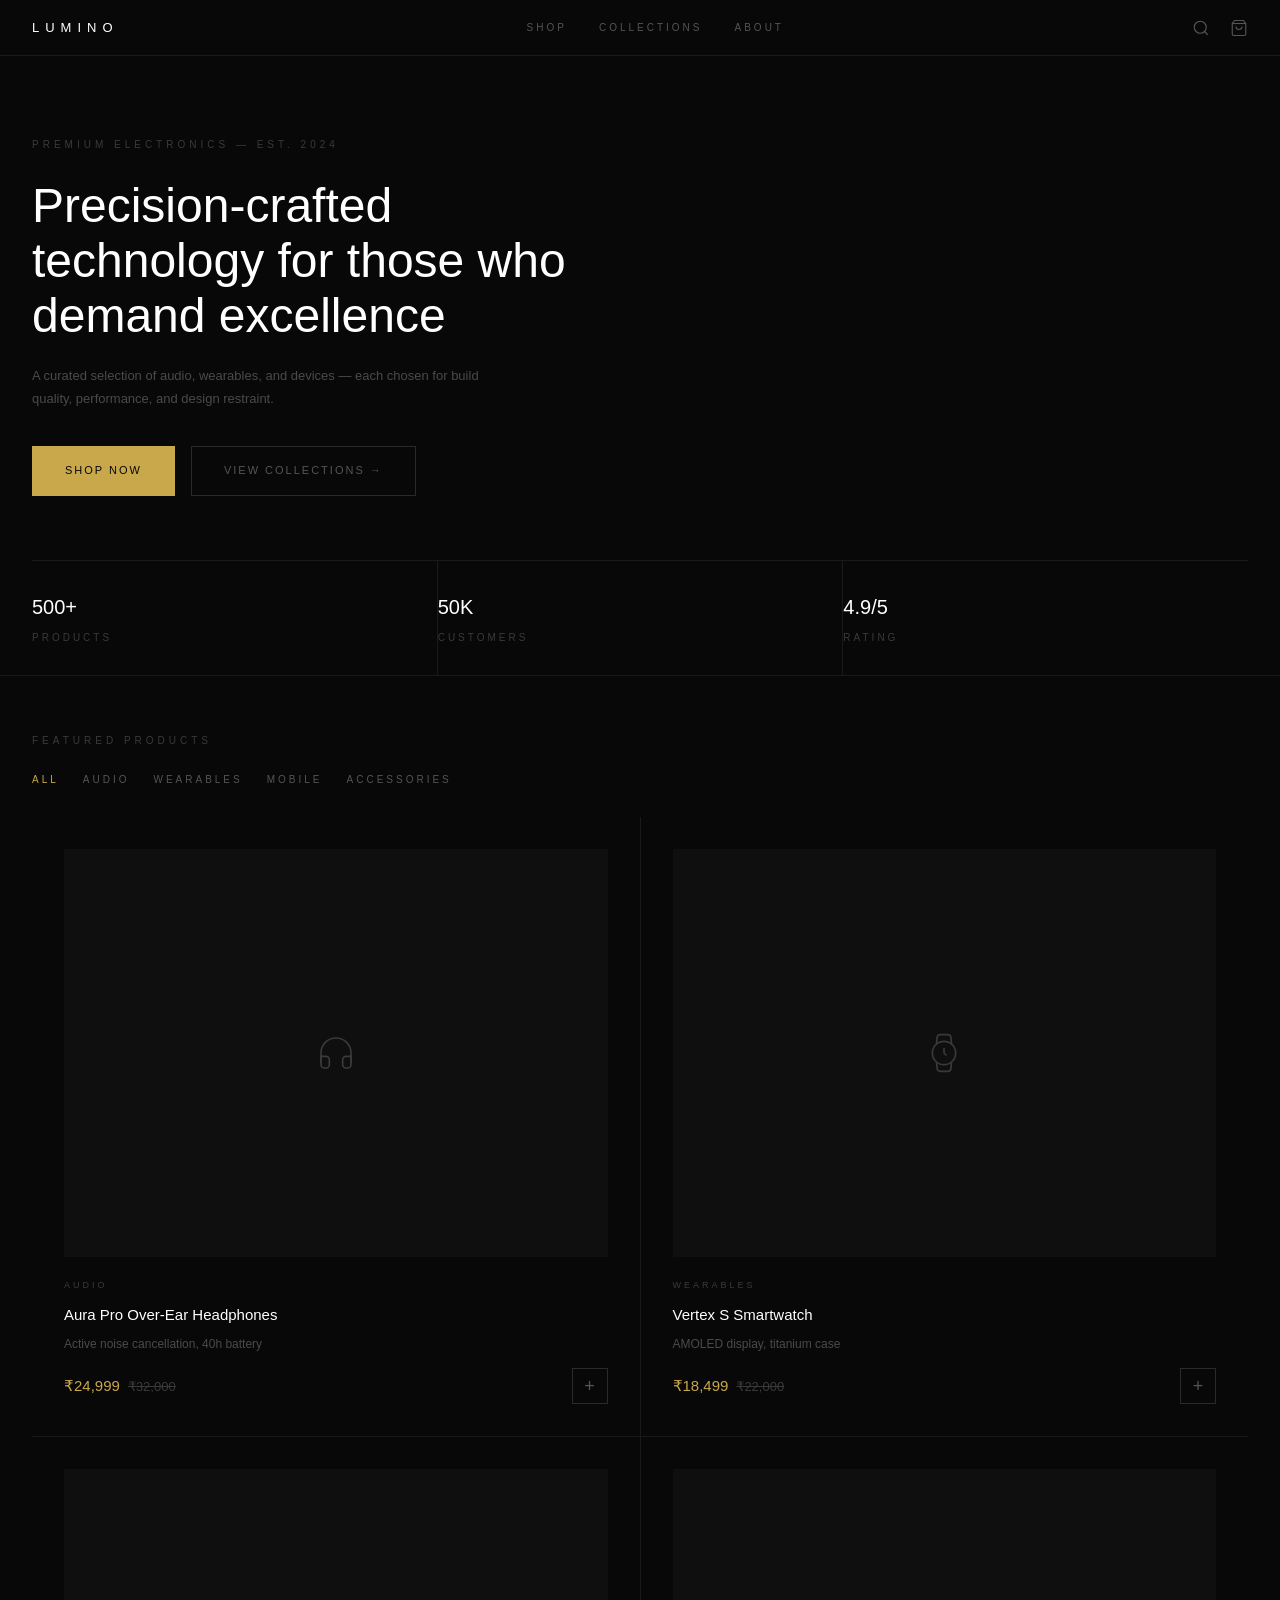
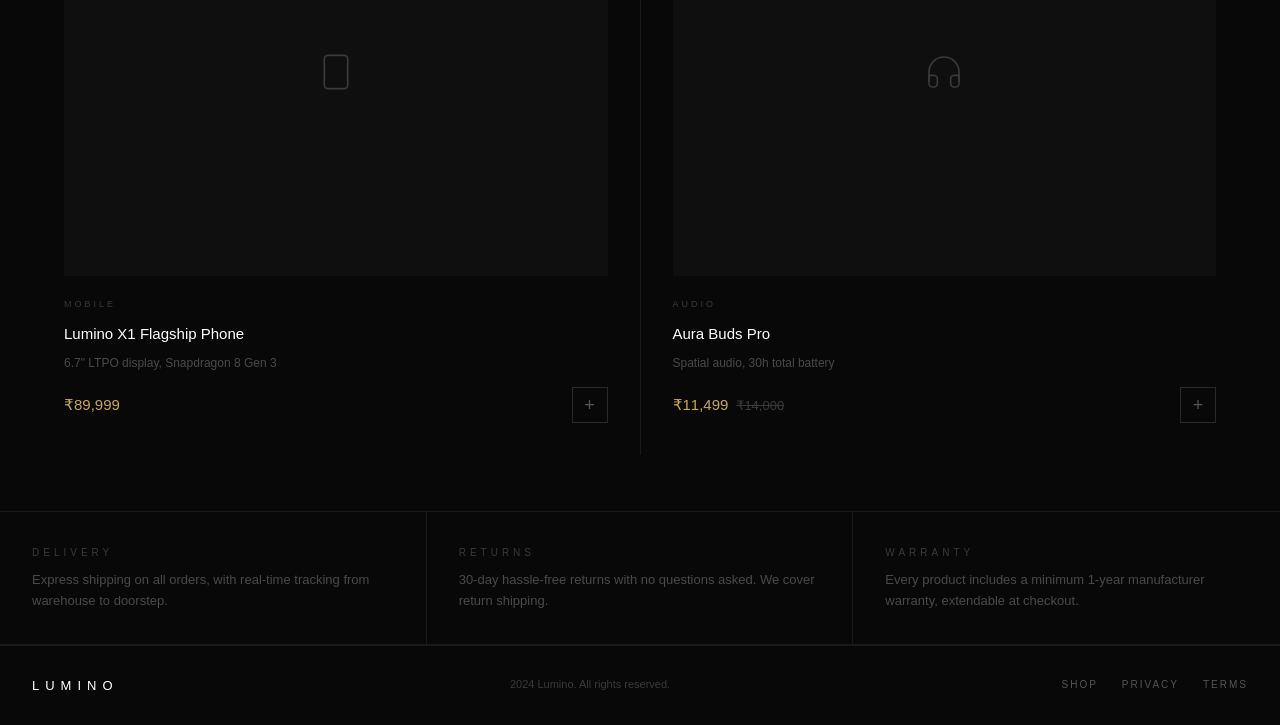
==== index.html @ 1642b349 "Initial commit — LUMINO premium electronics e-commerce site" ====
<!DOCTYPE html>
<html lang="en">
<head>
  <meta charset="UTF-8">
  <meta name="viewport" content="width=device-width, initial-scale=1.0">
  <meta name="description" content="LUMINO — Premium electronics and gadgets. Curated selection of audio, wearables, mobile devices, and accessories.">
  <title>LUMINO — Premium Electronics</title>
  <link rel="stylesheet" href="styles.css">
</head>
<body class="page-body">

  <!-- Navbar -->
  <nav class="navbar" id="navbar">
    <div class="navbar__logo">
      <a href="index.html">LUMINO</a>
    </div>
    <div class="navbar__links">
      <a href="shop.html">Shop</a>
      <a href="shop.html">Collections</a>
      <a href="#about">About</a>
    </div>
    <div class="navbar__icons">
      <button class="navbar__icon" id="search-btn" aria-label="Search">
        <svg viewBox="0 0 24 24"><circle cx="11" cy="11" r="8"/><line x1="21" y1="21" x2="16.65" y2="16.65"/></svg>
      </button>
      <a href="cart.html" class="navbar__icon" aria-label="Cart">
        <svg viewBox="0 0 24 24"><path d="M6 2L3 6v14a2 2 0 0 0 2 2h14a2 2 0 0 0 2-2V6l-3-4z"/><line x1="3" y1="6" x2="21" y2="6"/><path d="M16 10a4 4 0 0 1-8 0"/></svg>
        <span class="cart-dot" id="cart-dot"></span>
      </a>
    </div>
  </nav>

  <!-- Search Overlay -->
  <div class="search-overlay" id="search-overlay">
    <button class="search-overlay__close">CLOSE</button>
    <div class="search-overlay__inner">
      <input type="text" class="search-overlay__input" placeholder="Search products...">
      <div class="search-results"></div>
    </div>
  </div>

  <!-- Hero -->
  <section class="hero" id="hero">
    <div class="hero__eyebrow">PREMIUM ELECTRONICS — EST. 2024</div>
    <h1 class="hero__headline">Precision-crafted technology for those who <strong>demand excellence</strong></h1>
    <p class="hero__desc">A curated selection of audio, wearables, and devices — each chosen for build quality, performance, and design restraint.</p>
    <div class="hero__actions">
      <a href="shop.html" class="btn-gold">SHOP NOW</a>
      <a href="shop.html" class="btn-ghost">VIEW COLLECTIONS &rarr;</a>
    </div>
    <div class="hero__metrics">
      <div class="hero__metric">
        <div class="hero__metric-value">500+</div>
        <div class="hero__metric-label">Products</div>
      </div>
      <div class="hero__metric">
        <div class="hero__metric-value">50K</div>
        <div class="hero__metric-label">Customers</div>
      </div>
      <div class="hero__metric">
        <div class="hero__metric-value">4.9/5</div>
        <div class="hero__metric-label">Rating</div>
      </div>
    </div>
  </section>

  <!-- Featured Products -->
  <section class="section" id="featured">
    <div class="section-label" style="margin-bottom: 24px;">FEATURED PRODUCTS</div>
    <div class="filter-row">
      <button class="filter-btn active" data-category="ALL">All</button>
      <button class="filter-btn" data-category="Audio">Audio</button>
      <button class="filter-btn" data-category="Wearables">Wearables</button>
      <button class="filter-btn" data-category="Mobile">Mobile</button>
      <button class="filter-btn" data-category="Accessories">Accessories</button>
    </div>
    <div class="product-grid" id="featured-grid"></div>
  </section>

  <!-- Promise Strip -->
  <div class="promise-strip">
    <div class="promise-cell">
      <div class="promise-cell__label">Delivery</div>
      <div class="promise-cell__text">Express shipping on all orders, with real-time tracking from warehouse to doorstep.</div>
    </div>
    <div class="promise-cell">
      <div class="promise-cell__label">Returns</div>
      <div class="promise-cell__text">30-day hassle-free returns with no questions asked. We cover return shipping.</div>
    </div>
    <div class="promise-cell">
      <div class="promise-cell__label">Warranty</div>
      <div class="promise-cell__text">Every product includes a minimum 1-year manufacturer warranty, extendable at checkout.</div>
    </div>
  </div>

  <!-- Footer -->
  <footer class="footer" id="about">
    <div class="footer__logo">LUMINO</div>
    <div class="footer__copy">2024 Lumino. All rights reserved.</div>
    <div class="footer__links">
      <a href="shop.html">Shop</a>
      <a href="#">Privacy</a>
      <a href="#">Terms</a>
    </div>
  </footer>

  <script src="app.js"></script>
</body>
</html>
---- styles.css ----
/* ========================================================================
   LUMINO — Premium Electronics E-Commerce
   Design System & Global Styles
   ======================================================================== */

/* --- Reset & Base --- */
*, *::before, *::after {
  margin: 0;
  padding: 0;
  box-sizing: border-box;
}

:root {
  --bg: #080808;
  --surface: #0f0f0f;
  --border: #1a1a1a;
  --text: #e8e8e8;
  --muted: #555555;
  --subtle: #3a3a3a;
  --gold: #C9A84C;
  --white: #ffffff;
  --desc: #4a4a4a;
  --btn-border: #2a2a2a;
  --font: 'Helvetica Neue', Helvetica, Arial, sans-serif;
}

html {
  scroll-behavior: smooth;
}

body {
  font-family: var(--font);
  background: var(--bg);
  color: var(--text);
  font-size: 13px;
  font-weight: 300;
  line-height: 1.8;
  -webkit-font-smoothing: antialiased;
  -moz-osx-font-smoothing: grayscale;
}

a {
  text-decoration: none;
  color: inherit;
  transition: color 0.2s ease;
}

button {
  font-family: var(--font);
  cursor: pointer;
  border: none;
  background: none;
  outline: none;
}

input, select, textarea {
  font-family: var(--font);
  outline: none;
}

img {
  display: block;
  max-width: 100%;
}

ul, ol {
  list-style: none;
}


/* ========================================================================
   TYPOGRAPHY UTILITIES
   ======================================================================== */

.logo-text {
  font-size: 13px;
  letter-spacing: 6px;
  font-weight: 400;
  text-transform: uppercase;
  color: var(--white);
}

.section-label {
  font-size: 10px;
  letter-spacing: 4px;
  color: var(--subtle);
  text-transform: uppercase;
  font-weight: 400;
}

.product-tag {
  font-size: 9px;
  letter-spacing: 3px;
  color: var(--subtle);
  text-transform: uppercase;
  font-weight: 400;
}

.hero-title {
  font-size: 48px;
  font-weight: 300;
  line-height: 1.15;
  color: var(--white);
}

.hero-title strong {
  font-weight: 500;
}

.body-desc {
  font-size: 13px;
  font-weight: 300;
  line-height: 1.8;
  color: var(--desc);
}

.price {
  font-size: 15px;
  color: var(--gold);
  font-weight: 300;
}

.price-original {
  font-size: 13px;
  color: var(--subtle);
  font-weight: 300;
  text-decoration: line-through;
  margin-left: 8px;
}

.cta-text {
  font-size: 11px;
  letter-spacing: 2px;
  text-transform: uppercase;
  font-weight: 500;
}


/* ========================================================================
   BUTTONS
   ======================================================================== */

.btn-gold {
  display: inline-block;
  background: var(--gold);
  color: var(--bg);
  font-size: 11px;
  letter-spacing: 2px;
  text-transform: uppercase;
  font-weight: 500;
  padding: 14px 32px;
  border: 1px solid var(--gold);
  cursor: pointer;
  transition: background 0.25s ease, color 0.25s ease;
}

.btn-gold:hover {
  background: transparent;
  color: var(--gold);
}

.btn-ghost {
  display: inline-block;
  background: transparent;
  color: var(--muted);
  font-size: 11px;
  letter-spacing: 2px;
  text-transform: uppercase;
  font-weight: 500;
  padding: 14px 32px;
  border: 1px solid var(--btn-border);
  cursor: pointer;
  transition: border-color 0.25s ease, color 0.25s ease;
}

.btn-ghost:hover {
  border-color: var(--gold);
  color: var(--gold);
}

.btn-full {
  width: 100%;
  text-align: center;
}


/* ========================================================================
   NAVBAR
   ======================================================================== */

.navbar {
  position: fixed;
  top: 0;
  left: 0;
  right: 0;
  z-index: 1000;
  display: flex;
  align-items: center;
  justify-content: space-between;
  padding: 0 32px;
  height: 56px;
  background: var(--bg);
  border-bottom: 1px solid var(--border);
}

.navbar__logo a {
  font-size: 13px;
  letter-spacing: 6px;
  font-weight: 400;
  text-transform: uppercase;
  color: var(--white);
}

.navbar__links {
  display: flex;
  gap: 32px;
}

.navbar__links a {
  font-size: 10px;
  letter-spacing: 3px;
  text-transform: uppercase;
  font-weight: 400;
  color: var(--muted);
  transition: color 0.2s ease;
}

.navbar__links a:hover,
.navbar__links a.active {
  color: var(--white);
}

.navbar__icons {
  display: flex;
  align-items: center;
  gap: 20px;
}

.navbar__icon {
  position: relative;
  color: var(--muted);
  cursor: pointer;
  transition: color 0.2s ease;
  background: none;
  border: none;
  padding: 0;
  display: flex;
  align-items: center;
}

.navbar__icon:hover {
  color: var(--white);
}

.navbar__icon svg {
  width: 18px;
  height: 18px;
  stroke: currentColor;
  fill: none;
  stroke-width: 1.5;
}

.cart-dot {
  position: absolute;
  top: -3px;
  right: -5px;
  width: 6px;
  height: 6px;
  background: var(--gold);
  border-radius: 50%;
  display: none;
}

.cart-dot.visible {
  display: block;
}

/* Body offset for fixed navbar */
.page-body {
  padding-top: 56px;
}


/* ========================================================================
   SECTIONS
   ======================================================================== */

.section {
  padding: 56px 32px;
  border-bottom: 1px solid var(--border);
}


/* ========================================================================
   HERO
   ======================================================================== */

.hero {
  padding: 80px 32px 0 32px;
  border-bottom: 1px solid var(--border);
}

.hero__eyebrow {
  font-size: 10px;
  letter-spacing: 4px;
  color: var(--subtle);
  text-transform: uppercase;
  font-weight: 400;
  margin-bottom: 24px;
}

.hero__headline {
  font-size: 48px;
  font-weight: 300;
  line-height: 1.15;
  color: var(--white);
  max-width: 600px;
  margin-bottom: 20px;
}

.hero__headline strong {
  font-weight: 500;
}

.hero__desc {
  font-size: 13px;
  font-weight: 300;
  line-height: 1.8;
  color: var(--desc);
  max-width: 480px;
  margin-bottom: 36px;
}

.hero__actions {
  display: flex;
  gap: 16px;
  margin-bottom: 64px;
}

.hero__metrics {
  display: flex;
  border-top: 1px solid var(--border);
}

.hero__metric {
  flex: 1;
  padding: 28px 0;
  border-right: 1px solid var(--border);
}

.hero__metric:last-child {
  border-right: none;
}

.hero__metric-value {
  font-size: 20px;
  font-weight: 300;
  color: var(--white);
  margin-bottom: 4px;
}

.hero__metric-label {
  font-size: 10px;
  letter-spacing: 3px;
  color: var(--subtle);
  text-transform: uppercase;
}


/* ========================================================================
   FILTER ROW
   ======================================================================== */

.filter-row {
  display: flex;
  gap: 24px;
  margin-bottom: 32px;
}

.filter-btn {
  font-size: 10px;
  letter-spacing: 3px;
  text-transform: uppercase;
  font-weight: 400;
  color: var(--muted);
  background: none;
  border: none;
  cursor: pointer;
  padding: 0;
  transition: color 0.2s ease;
}

.filter-btn:hover {
  color: var(--white);
}

.filter-btn.active {
  color: var(--gold);
}


/* ========================================================================
   PRODUCT GRID (Homepage — 2-column)
   ======================================================================== */

.product-grid {
  display: grid;
  grid-template-columns: 1fr 1fr;
  gap: 1px;
  background: var(--border);
}

.product-card {
  background: var(--bg);
  padding: 32px;
  transition: background 0.25s ease;
}

.product-card:hover {
  background: var(--surface);
}

.product-card__image {
  width: 100%;
  aspect-ratio: 4 / 3;
  background: var(--surface);
  display: flex;
  align-items: center;
  justify-content: center;
  margin-bottom: 20px;
  overflow: hidden;
}

.product-card__image svg {
  width: 40px;
  height: 40px;
  stroke: var(--subtle);
  fill: none;
  stroke-width: 1;
}

.product-card__tag {
  font-size: 9px;
  letter-spacing: 3px;
  color: var(--subtle);
  text-transform: uppercase;
  margin-bottom: 8px;
}

.product-card__name {
  font-size: 15px;
  font-weight: 300;
  color: var(--white);
  margin-bottom: 6px;
}

.product-card__name a {
  color: var(--white);
  transition: color 0.2s ease;
}

.product-card__name a:hover {
  color: var(--gold);
}

.product-card__spec {
  font-size: 12px;
  font-weight: 300;
  color: var(--desc);
  margin-bottom: 12px;
}

.product-card__bottom {
  display: flex;
  align-items: center;
  justify-content: space-between;
}

.product-card__prices {
  display: flex;
  align-items: baseline;
  gap: 0;
}

.product-card__add {
  width: 36px;
  height: 36px;
  border: 1px solid var(--btn-border);
  background: transparent;
  color: var(--muted);
  font-size: 18px;
  font-weight: 300;
  display: flex;
  align-items: center;
  justify-content: center;
  cursor: pointer;
  transition: border-color 0.2s ease, color 0.2s ease, background 0.2s ease;
  line-height: 1;
}

.product-card__add:hover {
  border-color: var(--gold);
  color: var(--gold);
}


/* ========================================================================
   PRODUCT GRID (Shop — 3-column)
   ======================================================================== */

.product-grid--shop {
  grid-template-columns: 1fr 1fr 1fr;
}


/* ========================================================================
   PROMISE STRIP
   ======================================================================== */

.promise-strip {
  display: grid;
  grid-template-columns: 1fr 1fr 1fr;
  border-bottom: 1px solid var(--border);
}

.promise-cell {
  padding: 32px;
  border-right: 1px solid var(--border);
}

.promise-cell:last-child {
  border-right: none;
}

.promise-cell__label {
  font-size: 10px;
  letter-spacing: 4px;
  color: var(--subtle);
  text-transform: uppercase;
  margin-bottom: 8px;
}

.promise-cell__text {
  font-size: 13px;
  font-weight: 300;
  color: var(--desc);
  line-height: 1.6;
}


/* ========================================================================
   FOOTER
   ======================================================================== */

.footer {
  display: flex;
  align-items: center;
  justify-content: space-between;
  padding: 28px 32px;
  border-top: 1px solid var(--border);
}

.footer__logo {
  font-size: 13px;
  letter-spacing: 6px;
  font-weight: 400;
  text-transform: uppercase;
  color: var(--white);
}

.footer__copy {
  font-size: 11px;
  color: var(--subtle);
  font-weight: 300;
}

.footer__links {
  display: flex;
  gap: 24px;
}

.footer__links a {
  font-size: 10px;
  letter-spacing: 2px;
  text-transform: uppercase;
  color: var(--muted);
  transition: color 0.2s ease;
}

.footer__links a:hover {
  color: var(--white);
}


/* ========================================================================
   SHOP PAGE — SIDEBAR + GRID LAYOUT
   ======================================================================== */

.shop-layout {
  display: flex;
  gap: 0;
}

.shop-sidebar {
  width: 240px;
  min-width: 240px;
  padding: 32px;
  border-right: 1px solid var(--border);
}

.shop-sidebar__group {
  margin-bottom: 32px;
}

.shop-sidebar__title {
  font-size: 10px;
  letter-spacing: 4px;
  color: var(--subtle);
  text-transform: uppercase;
  margin-bottom: 16px;
}

.shop-sidebar__list {
  display: flex;
  flex-direction: column;
  gap: 10px;
}

.shop-sidebar__item {
  font-size: 12px;
  font-weight: 300;
  color: var(--muted);
  cursor: pointer;
  transition: color 0.2s ease;
  background: none;
  border: none;
  text-align: left;
  padding: 0;
  font-family: var(--font);
}

.shop-sidebar__item:hover,
.shop-sidebar__item.active {
  color: var(--white);
}

.shop-sidebar__item.active {
  color: var(--gold);
}

/* Price range slider */
.price-range {
  display: flex;
  flex-direction: column;
  gap: 12px;
}

.price-range input[type="range"] {
  -webkit-appearance: none;
  appearance: none;
  width: 100%;
  height: 1px;
  background: var(--border);
  outline: none;
}

.price-range input[type="range"]::-webkit-slider-thumb {
  -webkit-appearance: none;
  appearance: none;
  width: 12px;
  height: 12px;
  background: var(--gold);
  cursor: pointer;
  border: none;
}

.price-range input[type="range"]::-moz-range-thumb {
  width: 12px;
  height: 12px;
  background: var(--gold);
  cursor: pointer;
  border: none;
}

.price-range__labels {
  display: flex;
  justify-content: space-between;
  font-size: 11px;
  color: var(--muted);
  font-weight: 300;
}

/* Sort select */
.shop-sidebar select {
  width: 100%;
  background: var(--bg);
  border: 1px solid var(--border);
  color: var(--muted);
  font-size: 12px;
  font-weight: 300;
  padding: 8px 10px;
  font-family: var(--font);
  cursor: pointer;
}

.shop-sidebar select:focus {
  border-color: var(--btn-border);
}

.shop-main {
  flex: 1;
  padding: 32px;
}

.shop-main__header {
  display: flex;
  align-items: center;
  justify-content: space-between;
  margin-bottom: 24px;
}

.shop-main__count {
  font-size: 12px;
  color: var(--muted);
  font-weight: 300;
}


/* ========================================================================
   PRODUCT DETAIL PAGE
   ======================================================================== */

.product-detail {
  display: flex;
  gap: 0;
}

.product-detail__image {
  width: 60%;
  min-height: 520px;
  background: var(--surface);
  display: flex;
  align-items: center;
  justify-content: center;
  border-right: 1px solid var(--border);
}

.product-detail__image svg {
  width: 80px;
  height: 80px;
  stroke: var(--subtle);
  fill: none;
  stroke-width: 0.8;
}

.product-detail__info {
  width: 40%;
  padding: 48px 32px;
}

.product-detail__tag {
  font-size: 9px;
  letter-spacing: 3px;
  color: var(--subtle);
  text-transform: uppercase;
  margin-bottom: 12px;
}

.product-detail__name {
  font-size: 24px;
  font-weight: 300;
  color: var(--white);
  margin-bottom: 12px;
}

.product-detail__rating {
  font-size: 12px;
  color: var(--muted);
  font-weight: 300;
  margin-bottom: 20px;
}

.product-detail__price {
  display: flex;
  align-items: baseline;
  gap: 0;
  margin-bottom: 20px;
}

.product-detail__price .price {
  font-size: 20px;
}

.product-detail__desc {
  font-size: 13px;
  font-weight: 300;
  line-height: 1.8;
  color: var(--desc);
  margin-bottom: 28px;
}

/* Specs table */
.specs-table {
  width: 100%;
  margin-bottom: 28px;
}

.specs-table tr {
  border-bottom: 1px solid var(--border);
}

.specs-table td {
  padding: 10px 0;
  font-size: 12px;
  font-weight: 300;
  vertical-align: top;
}

.specs-table td:first-child {
  color: var(--muted);
  width: 40%;
}

.specs-table td:last-child {
  color: var(--text);
  text-align: right;
}

/* Quantity selector */
.quantity-selector {
  display: flex;
  align-items: center;
  gap: 0;
  margin-bottom: 20px;
}

.quantity-selector__label {
  font-size: 10px;
  letter-spacing: 3px;
  text-transform: uppercase;
  color: var(--subtle);
  margin-right: 16px;
}

.quantity-selector__btn {
  width: 36px;
  height: 36px;
  border: 1px solid var(--border);
  background: transparent;
  color: var(--muted);
  font-size: 16px;
  font-weight: 300;
  display: flex;
  align-items: center;
  justify-content: center;
  cursor: pointer;
  transition: border-color 0.2s ease, color 0.2s ease;
}

.quantity-selector__btn:hover {
  border-color: var(--gold);
  color: var(--gold);
}

.quantity-selector__value {
  width: 48px;
  height: 36px;
  border-top: 1px solid var(--border);
  border-bottom: 1px solid var(--border);
  display: flex;
  align-items: center;
  justify-content: center;
  font-size: 13px;
  font-weight: 300;
  color: var(--white);
}

.product-detail__actions {
  display: flex;
  flex-direction: column;
  gap: 10px;
}

/* Also like section */
.also-like {
  padding: 56px 32px;
  border-top: 1px solid var(--border);
  border-bottom: 1px solid var(--border);
}

.also-like__title {
  font-size: 10px;
  letter-spacing: 4px;
  color: var(--subtle);
  text-transform: uppercase;
  margin-bottom: 28px;
}

.also-like__grid {
  display: grid;
  grid-template-columns: 1fr 1fr 1fr;
  gap: 1px;
  background: var(--border);
}


/* ========================================================================
   CART PAGE
   ======================================================================== */

.cart-layout {
  display: flex;
  gap: 0;
}

.cart-items {
  width: 65%;
  border-right: 1px solid var(--border);
}

.cart-items__header {
  padding: 32px;
  border-bottom: 1px solid var(--border);
}

.cart-items__title {
  font-size: 10px;
  letter-spacing: 4px;
  color: var(--subtle);
  text-transform: uppercase;
}

.cart-item {
  display: flex;
  align-items: center;
  gap: 24px;
  padding: 24px 32px;
  border-bottom: 1px solid var(--border);
}

.cart-item__image {
  width: 80px;
  height: 80px;
  background: var(--surface);
  display: flex;
  align-items: center;
  justify-content: center;
  flex-shrink: 0;
}

.cart-item__image svg {
  width: 28px;
  height: 28px;
  stroke: var(--subtle);
  fill: none;
  stroke-width: 1;
}

.cart-item__details {
  flex: 1;
}

.cart-item__name {
  font-size: 14px;
  font-weight: 300;
  color: var(--white);
  margin-bottom: 3px;
}

.cart-item__spec {
  font-size: 11px;
  font-weight: 300;
  color: var(--desc);
}

.cart-item__qty {
  display: flex;
  align-items: center;
  gap: 0;
}

.cart-item__qty-btn {
  width: 28px;
  height: 28px;
  border: 1px solid var(--border);
  background: transparent;
  color: var(--muted);
  font-size: 14px;
  font-weight: 300;
  display: flex;
  align-items: center;
  justify-content: center;
  cursor: pointer;
  transition: border-color 0.2s ease, color 0.2s ease;
}

.cart-item__qty-btn:hover {
  border-color: var(--gold);
  color: var(--gold);
}

.cart-item__qty-value {
  width: 36px;
  height: 28px;
  border-top: 1px solid var(--border);
  border-bottom: 1px solid var(--border);
  display: flex;
  align-items: center;
  justify-content: center;
  font-size: 12px;
  font-weight: 300;
  color: var(--white);
}

.cart-item__price {
  font-size: 14px;
  color: var(--gold);
  font-weight: 300;
  min-width: 90px;
  text-align: right;
}

.cart-item__remove {
  font-size: 10px;
  letter-spacing: 2px;
  text-transform: uppercase;
  color: var(--subtle);
  cursor: pointer;
  transition: color 0.2s ease;
  background: none;
  border: none;
  font-family: var(--font);
}

.cart-item__remove:hover {
  color: var(--gold);
}

/* Order summary */
.order-summary {
  width: 35%;
  padding: 32px;
}

.order-summary__title {
  font-size: 10px;
  letter-spacing: 4px;
  color: var(--subtle);
  text-transform: uppercase;
  margin-bottom: 28px;
}

.order-summary__row {
  display: flex;
  justify-content: space-between;
  align-items: center;
  padding: 10px 0;
  border-bottom: 1px solid var(--border);
}

.order-summary__label {
  font-size: 12px;
  font-weight: 300;
  color: var(--muted);
}

.order-summary__value {
  font-size: 13px;
  font-weight: 300;
  color: var(--text);
}

.order-summary__total {
  display: flex;
  justify-content: space-between;
  align-items: center;
  padding: 16px 0;
  margin-top: 8px;
  margin-bottom: 24px;
}

.order-summary__total-label {
  font-size: 12px;
  font-weight: 400;
  color: var(--white);
  letter-spacing: 2px;
  text-transform: uppercase;
}

.order-summary__total-value {
  font-size: 18px;
  font-weight: 300;
  color: var(--gold);
}

.order-summary__shipping-msg {
  font-size: 11px;
  font-weight: 300;
  color: var(--muted);
  margin-bottom: 20px;
}

/* Empty cart */
.cart-empty {
  padding: 80px 32px;
  text-align: center;
}

.cart-empty__message {
  font-size: 15px;
  font-weight: 300;
  color: var(--muted);
  margin-bottom: 24px;
}

.cart-empty__link {
  font-size: 11px;
  letter-spacing: 2px;
  text-transform: uppercase;
  color: var(--gold);
  font-weight: 500;
  transition: opacity 0.2s ease;
}

.cart-empty__link:hover {
  opacity: 0.75;
}


/* ========================================================================
   CHECKOUT PAGE
   ======================================================================== */

.checkout-layout {
  display: flex;
  gap: 0;
}

.checkout-form {
  width: 70%;
  padding: 48px 32px;
  border-right: 1px solid var(--border);
}

.checkout-summary {
  width: 30%;
  padding: 48px 32px;
}

.checkout-form__group {
  margin-bottom: 36px;
}

.checkout-form__label {
  font-size: 10px;
  letter-spacing: 4px;
  color: var(--subtle);
  text-transform: uppercase;
  margin-bottom: 20px;
  display: block;
}

.form-row {
  display: flex;
  gap: 16px;
  margin-bottom: 14px;
}

.form-field {
  flex: 1;
  display: flex;
  flex-direction: column;
  gap: 6px;
}

.form-field label {
  font-size: 10px;
  letter-spacing: 2px;
  text-transform: uppercase;
  color: var(--muted);
  font-weight: 400;
}

.form-field input,
.form-field select {
  background: var(--bg);
  border: 1px solid var(--border);
  color: var(--text);
  font-size: 13px;
  font-weight: 300;
  padding: 10px 12px;
  transition: border-color 0.2s ease;
  font-family: var(--font);
  width: 100%;
}

.form-field input:focus,
.form-field select:focus {
  border-color: var(--btn-border);
}

.form-field input.error {
  border-color: #6b3030;
}

.form-field .error-msg {
  font-size: 10px;
  color: #8b4040;
  font-weight: 300;
  display: none;
}

.form-field input.error + .error-msg {
  display: block;
}

/* Payment radio buttons */
.payment-options {
  display: flex;
  flex-direction: column;
  gap: 12px;
  margin-bottom: 20px;
}

.payment-option {
  display: flex;
  align-items: center;
  gap: 10px;
  cursor: pointer;
}

.payment-option input[type="radio"] {
  -webkit-appearance: none;
  appearance: none;
  width: 14px;
  height: 14px;
  border: 1px solid var(--btn-border);
  background: transparent;
  cursor: pointer;
  position: relative;
}

.payment-option input[type="radio"]:checked {
  border-color: var(--gold);
}

.payment-option input[type="radio"]:checked::after {
  content: '';
  position: absolute;
  top: 3px;
  left: 3px;
  width: 6px;
  height: 6px;
  background: var(--gold);
}

.payment-option span {
  font-size: 12px;
  font-weight: 300;
  color: var(--muted);
}

.card-fields {
  display: none;
  margin-top: 16px;
}

.card-fields.visible {
  display: block;
}

/* Order success state */
.order-success {
  display: none;
  padding: 80px 32px;
  text-align: center;
}

.order-success.visible {
  display: block;
}

.order-success__title {
  font-size: 18px;
  font-weight: 300;
  color: var(--white);
  margin-bottom: 12px;
}

.order-success__id {
  font-size: 12px;
  color: var(--muted);
  font-weight: 300;
  margin-bottom: 8px;
}

.order-success__msg {
  font-size: 13px;
  color: var(--desc);
  font-weight: 300;
  margin-bottom: 28px;
}

/* Checkout summary items */
.checkout-summary__items {
  margin-bottom: 24px;
}

.checkout-summary__item {
  display: flex;
  justify-content: space-between;
  align-items: flex-start;
  padding: 10px 0;
  border-bottom: 1px solid var(--border);
}

.checkout-summary__item-name {
  font-size: 12px;
  font-weight: 300;
  color: var(--text);
}

.checkout-summary__item-qty {
  font-size: 11px;
  color: var(--muted);
  font-weight: 300;
}

.checkout-summary__item-price {
  font-size: 12px;
  font-weight: 300;
  color: var(--gold);
}


/* ========================================================================
   PAGE-LEVEL HEADER
   ======================================================================== */

.page-header {
  padding: 32px;
  border-bottom: 1px solid var(--border);
}

.page-header__title {
  font-size: 10px;
  letter-spacing: 4px;
  color: var(--subtle);
  text-transform: uppercase;
}

/* Search overlay */
.search-overlay {
  position: fixed;
  top: 0;
  left: 0;
  right: 0;
  bottom: 0;
  background: rgba(8, 8, 8, 0.95);
  z-index: 2000;
  display: none;
  align-items: flex-start;
  justify-content: center;
  padding-top: 120px;
}

.search-overlay.visible {
  display: flex;
}

.search-overlay__inner {
  width: 100%;
  max-width: 560px;
}

.search-overlay__input {
  width: 100%;
  background: transparent;
  border: none;
  border-bottom: 1px solid var(--border);
  color: var(--white);
  font-size: 24px;
  font-weight: 300;
  padding: 16px 0;
  font-family: var(--font);
  outline: none;
}

.search-overlay__input::placeholder {
  color: var(--subtle);
}

.search-overlay__close {
  position: absolute;
  top: 20px;
  right: 32px;
  font-size: 10px;
  letter-spacing: 3px;
  text-transform: uppercase;
  color: var(--muted);
  cursor: pointer;
  background: none;
  border: none;
  font-family: var(--font);
  transition: color 0.2s ease;
}

.search-overlay__close:hover {
  color: var(--white);
}

.search-results {
  margin-top: 24px;
}

.search-result {
  padding: 12px 0;
  border-bottom: 1px solid var(--border);
}

.search-result a {
  display: flex;
  justify-content: space-between;
  align-items: center;
}

.search-result__name {
  font-size: 14px;
  font-weight: 300;
  color: var(--text);
  transition: color 0.2s ease;
}

.search-result:hover .search-result__name {
  color: var(--gold);
}

.search-result__price {
  font-size: 13px;
  color: var(--gold);
  font-weight: 300;
}


/* ========================================================================
   RESPONSIVE (basic breakpoints)
   ======================================================================== */

@media (max-width: 900px) {
  .product-grid {
    grid-template-columns: 1fr;
  }

  .product-grid--shop {
    grid-template-columns: 1fr 1fr;
  }

  .hero__headline {
    font-size: 36px;
  }

  .product-detail {
    flex-direction: column;
  }

  .product-detail__image {
    width: 100%;
    min-height: 300px;
  }

  .product-detail__info {
    width: 100%;
  }

  .cart-layout {
    flex-direction: column;
  }

  .cart-items {
    width: 100%;
    border-right: none;
  }

  .order-summary {
    width: 100%;
  }

  .checkout-layout {
    flex-direction: column;
  }

  .checkout-form {
    width: 100%;
    border-right: none;
  }

  .checkout-summary {
    width: 100%;
  }

  .shop-layout {
    flex-direction: column;
  }

  .shop-sidebar {
    width: 100%;
    border-right: none;
    border-bottom: 1px solid var(--border);
  }
}

@media (max-width: 600px) {
  .product-grid--shop {
    grid-template-columns: 1fr;
  }

  .hero__headline {
    font-size: 28px;
  }

  .hero__metrics {
    flex-direction: column;
  }

  .hero__metric {
    border-right: none;
    border-bottom: 1px solid var(--border);
  }

  .hero__metric:last-child {
    border-bottom: none;
  }

  .promise-strip {
    grid-template-columns: 1fr;
  }

  .promise-cell {
    border-right: none;
    border-bottom: 1px solid var(--border);
  }

  .promise-cell:last-child {
    border-bottom: none;
  }

  .also-like__grid {
    grid-template-columns: 1fr;
  }

  .navbar__links {
    display: none;
  }

  .footer {
    flex-direction: column;
    gap: 16px;
    text-align: center;
  }
}
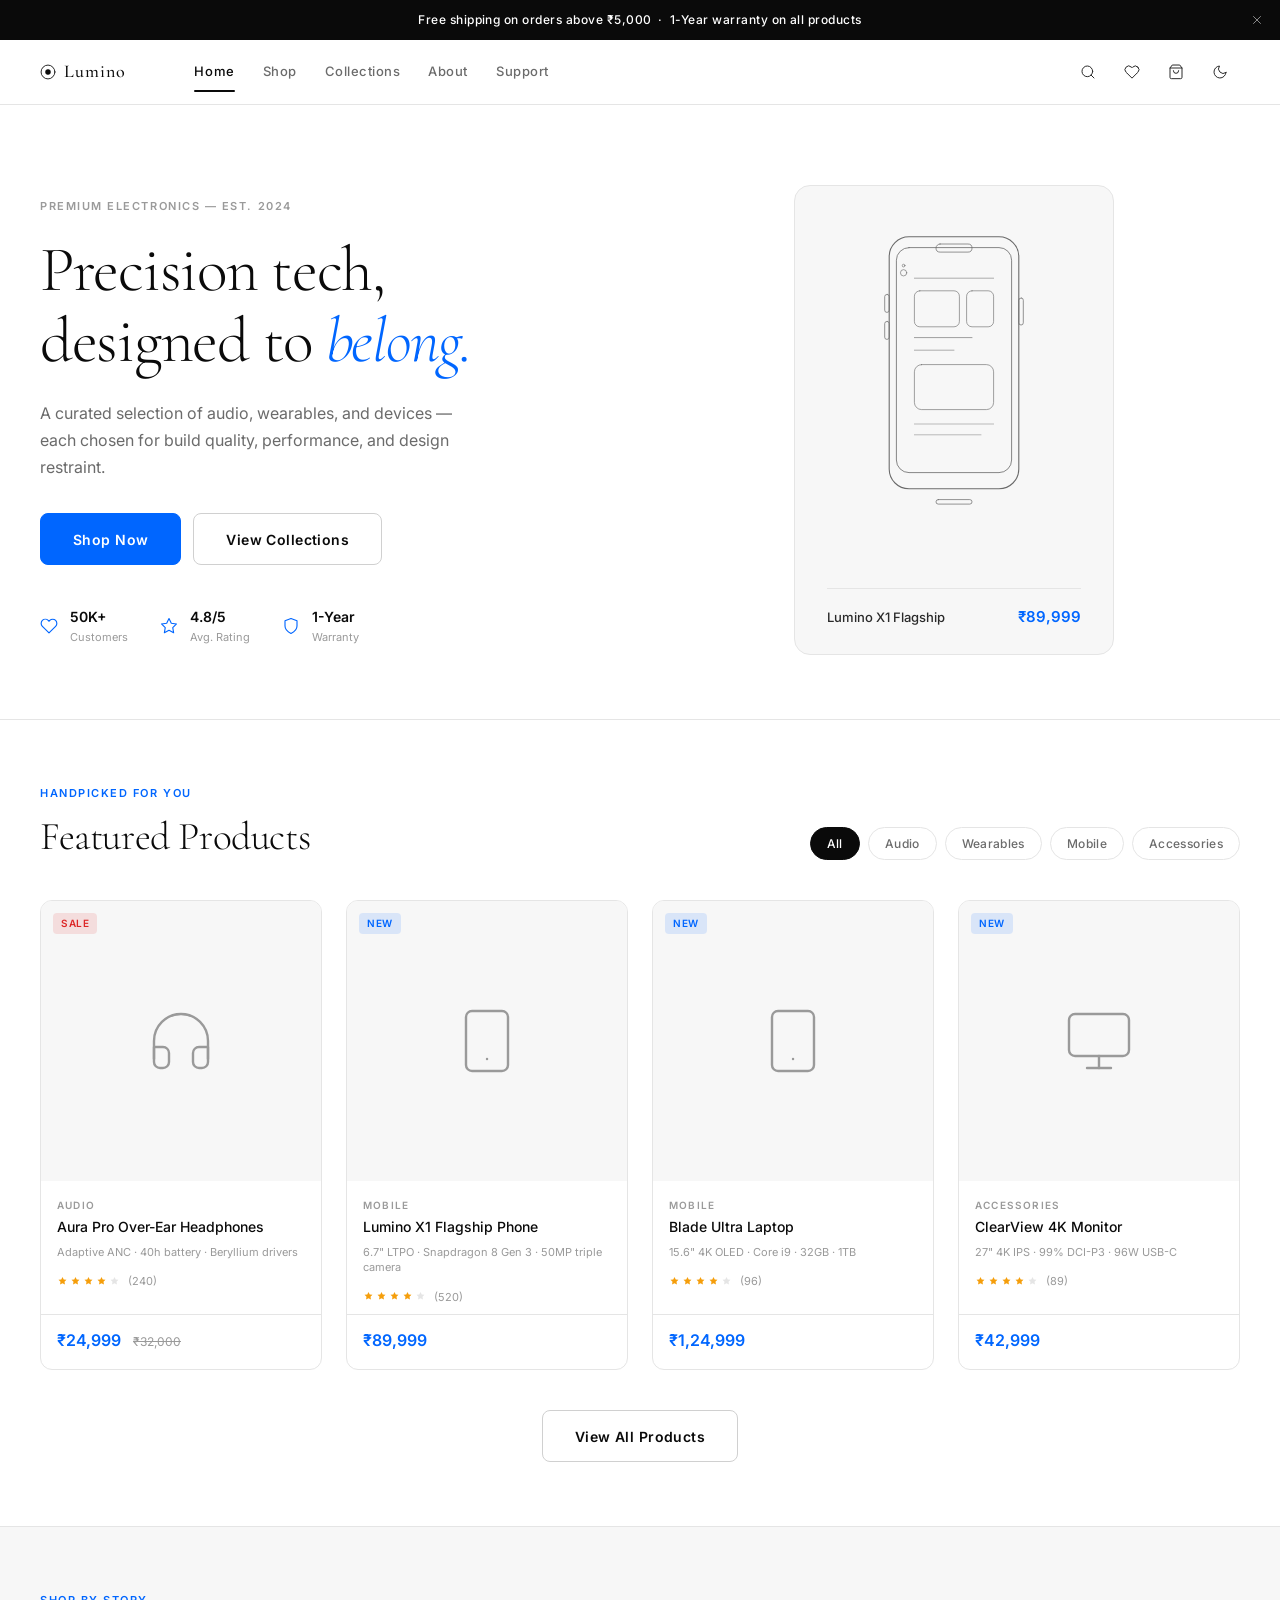
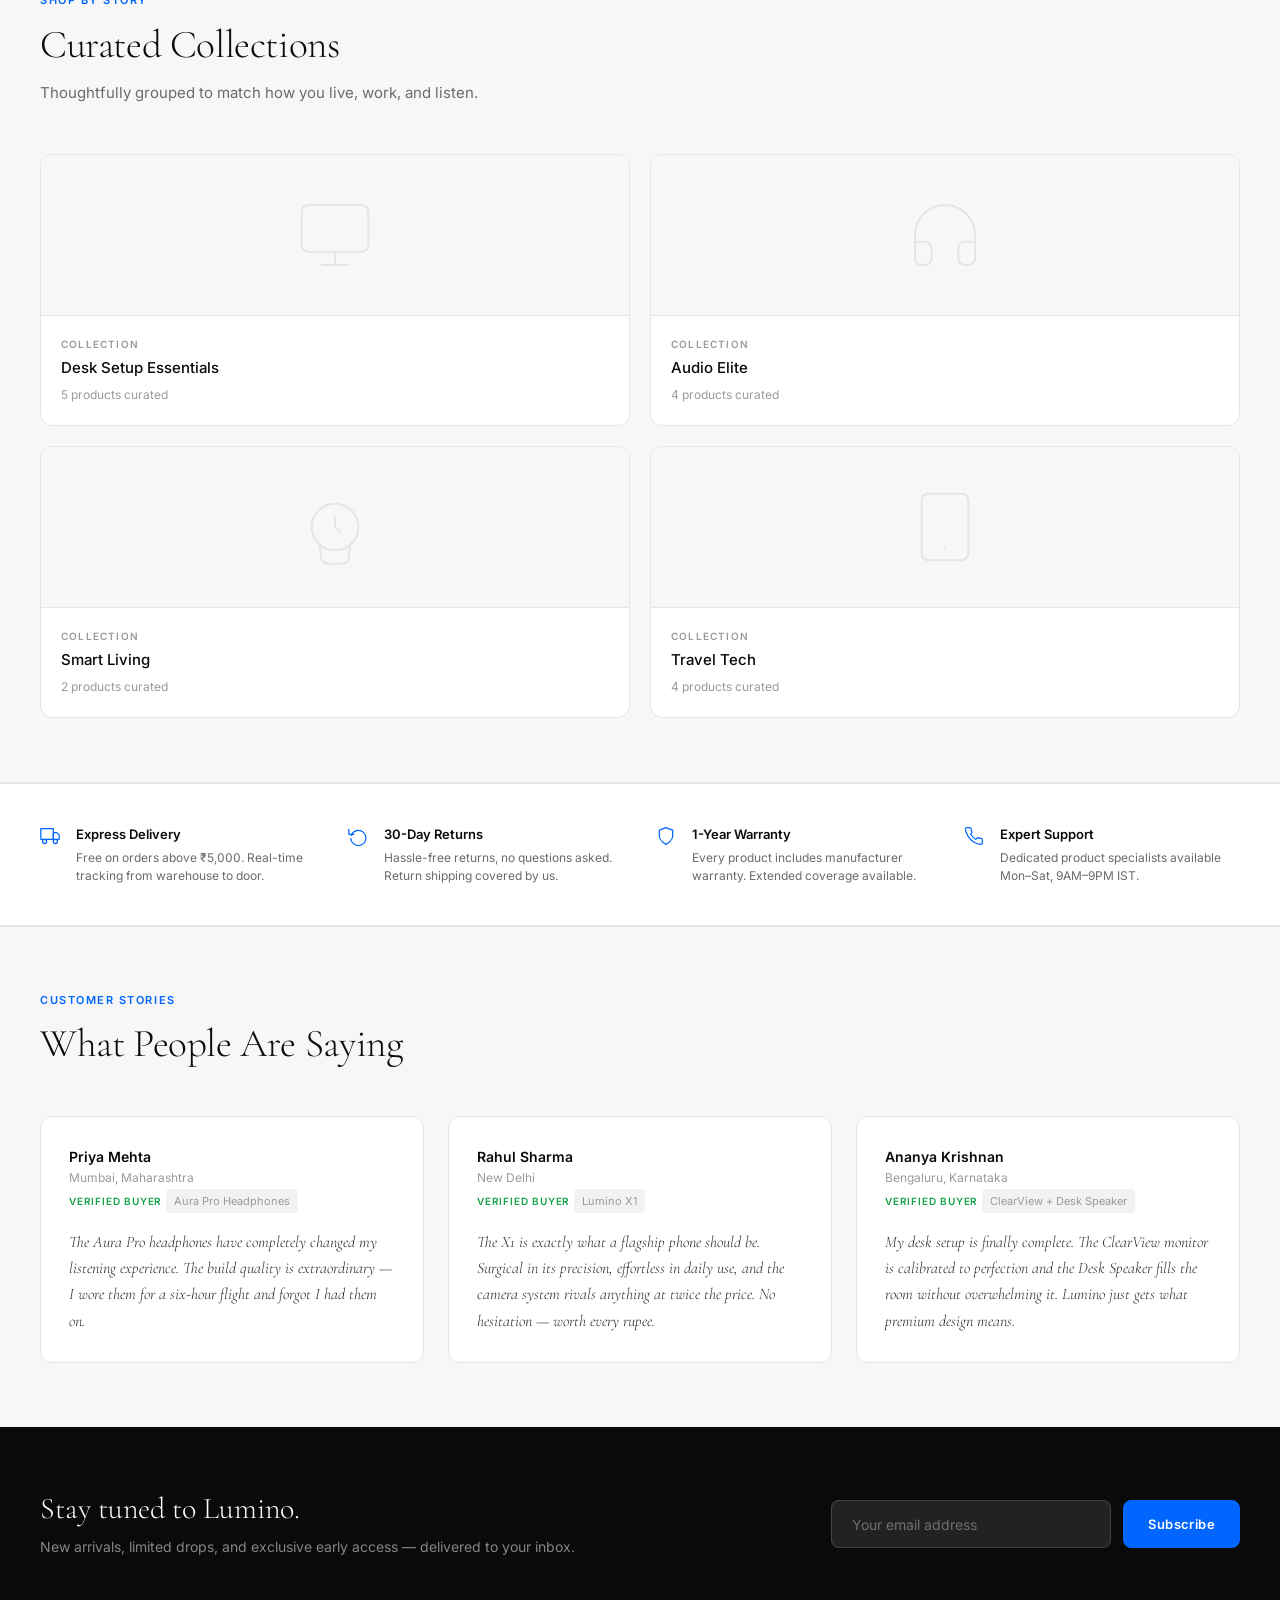
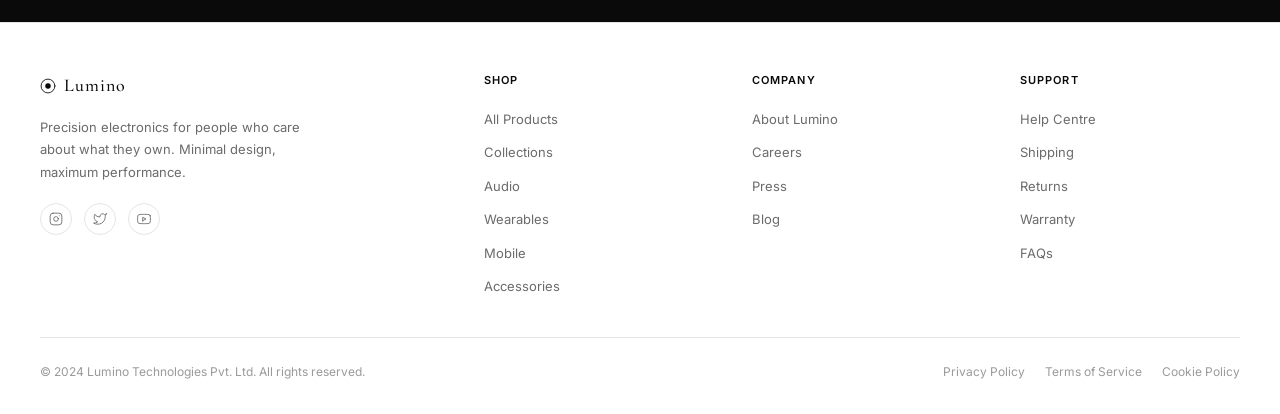
==== commit 04f59438: "Implement full Lumino e-commerce frontend" ====
--- a/index.html
+++ b/index.html
@@ -1,108 +1,469 @@
 <!DOCTYPE html>
-<html lang="en">
+<html lang="en" data-theme="light">
 <head>
   <meta charset="UTF-8">
   <meta name="viewport" content="width=device-width, initial-scale=1.0">
-  <meta name="description" content="LUMINO — Premium electronics and gadgets. Curated selection of audio, wearables, mobile devices, and accessories.">
-  <title>LUMINO — Premium Electronics</title>
+  <meta name="description" content="LUMINO — Premium electronics and gadgets. Precision tech, designed to belong. Shop audio, wearables, mobile, and desk accessories.">
+  <title>LUMINO — Precision Tech, Designed to Belong</title>
+  <link rel="preconnect" href="https://fonts.googleapis.com">
+  <link rel="preconnect" href="https://fonts.gstatic.com" crossorigin>
+  <link href="https://fonts.googleapis.com/css2?family=Cormorant+Garamond:ital,wght@0,300;0,400;0,500;1,300;1,400&family=Inter:wght@300;400;500;600&display=swap" rel="stylesheet">
   <link rel="stylesheet" href="styles.css">
+  <script>
+    (function(){const t=localStorage.getItem('lumino-theme')||(window.matchMedia('(prefers-color-scheme: dark)').matches?'dark':'light');document.documentElement.dataset.theme=t;})();
+  </script>
 </head>
-<body class="page-body">
-
-  <!-- Navbar -->
-  <nav class="navbar" id="navbar">
-    <div class="navbar__logo">
-      <a href="index.html">LUMINO</a>
-    </div>
-    <div class="navbar__links">
-      <a href="shop.html">Shop</a>
-      <a href="shop.html">Collections</a>
-      <a href="#about">About</a>
-    </div>
-    <div class="navbar__icons">
-      <button class="navbar__icon" id="search-btn" aria-label="Search">
-        <svg viewBox="0 0 24 24"><circle cx="11" cy="11" r="8"/><line x1="21" y1="21" x2="16.65" y2="16.65"/></svg>
-      </button>
-      <a href="cart.html" class="navbar__icon" aria-label="Cart">
-        <svg viewBox="0 0 24 24"><path d="M6 2L3 6v14a2 2 0 0 0 2 2h14a2 2 0 0 0 2-2V6l-3-4z"/><line x1="3" y1="6" x2="21" y2="6"/><path d="M16 10a4 4 0 0 1-8 0"/></svg>
-        <span class="cart-dot" id="cart-dot"></span>
-      </a>
-    </div>
-  </nav>
+<body>
+
+  <!-- Announcement Bar -->
+  <div class="announce-bar" id="announce-bar">
+    <div class="announce-bar__content">
+      Free shipping on orders above ₹5,000 &nbsp;·&nbsp; 1-Year warranty on all products
+    </div>
+    <button class="announce-bar__close" id="announce-close" aria-label="Dismiss">
+      <svg viewBox="0 0 24 24"><line x1="18" y1="6" x2="6" y2="18"/><line x1="6" y1="6" x2="18" y2="18"/></svg>
+    </button>
+  </div>
+
+  <!-- Site Header / Navbar -->
+  <header class="site-header">
+    <nav class="navbar" role="navigation" aria-label="Main navigation">
+      <div class="navbar__inner">
+
+        <!-- Logo -->
+        <a href="index.html" class="logo" aria-label="Lumino home">
+          <span class="logo__mark">
+            <svg width="22" height="22" viewBox="0 0 22 22" fill="none">
+              <circle cx="11" cy="11" r="9.5" stroke="currentColor" stroke-width="1.2"/>
+              <circle cx="11" cy="11" r="3" fill="currentColor"/>
+            </svg>
+          </span>
+          <span class="logo__name">Lumino</span>
+        </a>
+
+        <!-- Nav Links -->
+        <div class="nav-links">
+          <a href="index.html" class="nav-link active">Home</a>
+          <a href="shop.html" class="nav-link">Shop</a>
+          <a href="collections.html" class="nav-link">Collections</a>
+          <a href="about.html" class="nav-link">About</a>
+          <a href="support.html" class="nav-link">Support</a>
+        </div>
+
+        <!-- Actions -->
+        <div class="nav-actions">
+          <button class="nav-icon-btn" id="search-btn" aria-label="Search">
+            <svg viewBox="0 0 24 24"><circle cx="11" cy="11" r="8"/><line x1="21" y1="21" x2="16.65" y2="16.65"/></svg>
+          </button>
+          <button class="nav-icon-btn" aria-label="Wishlist">
+            <svg viewBox="0 0 24 24"><path d="M20.84 4.61a5.5 5.5 0 0 0-7.78 0L12 5.67l-1.06-1.06a5.5 5.5 0 0 0-7.78 7.78l1.06 1.06L12 21.23l7.78-7.78 1.06-1.06a5.5 5.5 0 0 0 0-7.78z"/></svg>
+            <span class="nav-badge wishlist-badge"></span>
+          </button>
+          <button class="nav-icon-btn" id="cart-btn" aria-label="Shopping cart">
+            <svg viewBox="0 0 24 24"><path d="M6 2L3 6v14a2 2 0 0 0 2 2h14a2 2 0 0 0 2-2V6l-3-4z"/><line x1="3" y1="6" x2="21" y2="6"/><path d="M16 10a4 4 0 0 1-8 0"/></svg>
+            <span class="nav-badge cart-badge"></span>
+          </button>
+          <button class="nav-icon-btn" id="theme-toggle" aria-label="Toggle theme">
+            <svg class="icon-sun" viewBox="0 0 24 24" style="display:none"><circle cx="12" cy="12" r="5"/><line x1="12" y1="1" x2="12" y2="3"/><line x1="12" y1="21" x2="12" y2="23"/><line x1="4.22" y1="4.22" x2="5.64" y2="5.64"/><line x1="18.36" y1="18.36" x2="19.78" y2="19.78"/><line x1="1" y1="12" x2="3" y2="12"/><line x1="21" y1="12" x2="23" y2="12"/><line x1="4.22" y1="19.78" x2="5.64" y2="18.36"/><line x1="18.36" y1="5.64" x2="19.78" y2="4.22"/></svg>
+            <svg class="icon-moon" viewBox="0 0 24 24"><path d="M21 12.79A9 9 0 1 1 11.21 3 7 7 0 0 0 21 12.79z"/></svg>
+          </button>
+          <button class="nav-icon-btn nav-hamburger" id="nav-hamburger" aria-label="Open menu">
+            <svg viewBox="0 0 24 24"><line x1="3" y1="6" x2="21" y2="6"/><line x1="3" y1="12" x2="21" y2="12"/><line x1="3" y1="18" x2="21" y2="18"/></svg>
+          </button>
+        </div>
+
+      </div>
+    </nav>
+  </header>
+
+  <!-- Mobile Nav -->
+  <div class="mobile-nav" id="mobile-nav">
+    <div class="mobile-nav__overlay" id="mobile-nav-overlay"></div>
+    <div class="mobile-nav__panel">
+      <div class="mobile-nav__header">
+        <span class="logo__name">Lumino</span>
+        <button class="nav-icon-btn" id="mobile-nav-close" aria-label="Close menu">
+          <svg viewBox="0 0 24 24"><line x1="18" y1="6" x2="6" y2="18"/><line x1="6" y1="6" x2="18" y2="18"/></svg>
+        </button>
+      </div>
+      <a href="index.html" class="mobile-nav__link active">Home</a>
+      <a href="shop.html" class="mobile-nav__link">Shop</a>
+      <a href="collections.html" class="mobile-nav__link">Collections</a>
+      <a href="about.html" class="mobile-nav__link">About</a>
+      <a href="support.html" class="mobile-nav__link">Support</a>
+      <div class="mobile-nav__divider"></div>
+      <a href="cart.html" class="mobile-nav__link">Cart</a>
+    </div>
+  </div>
 
   <!-- Search Overlay -->
-  <div class="search-overlay" id="search-overlay">
-    <button class="search-overlay__close">CLOSE</button>
-    <div class="search-overlay__inner">
-      <input type="text" class="search-overlay__input" placeholder="Search products...">
-      <div class="search-results"></div>
-    </div>
+  <div class="search-overlay" id="search-overlay" role="dialog" aria-label="Search">
+    <div class="search-overlay__header">
+      <span class="search-overlay__logo">Lumino</span>
+      <div class="search-overlay__input-wrap">
+        <svg class="search-overlay__icon" viewBox="0 0 24 24"><circle cx="11" cy="11" r="8"/><line x1="21" y1="21" x2="16.65" y2="16.65"/></svg>
+        <input type="text" class="search-overlay__input" id="search-input" placeholder="Search products, categories..." autocomplete="off">
+      </div>
+      <button class="btn btn-ghost btn-sm" id="search-close">Close</button>
+    </div>
+    <div class="search-overlay__body" id="search-results"></div>
   </div>
 
-  <!-- Hero -->
-  <section class="hero" id="hero">
-    <div class="hero__eyebrow">PREMIUM ELECTRONICS — EST. 2024</div>
-    <h1 class="hero__headline">Precision-crafted technology for those who <strong>demand excellence</strong></h1>
-    <p class="hero__desc">A curated selection of audio, wearables, and devices — each chosen for build quality, performance, and design restraint.</p>
-    <div class="hero__actions">
-      <a href="shop.html" class="btn-gold">SHOP NOW</a>
-      <a href="shop.html" class="btn-ghost">VIEW COLLECTIONS &rarr;</a>
-    </div>
-    <div class="hero__metrics">
-      <div class="hero__metric">
-        <div class="hero__metric-value">500+</div>
-        <div class="hero__metric-label">Products</div>
-      </div>
-      <div class="hero__metric">
-        <div class="hero__metric-value">50K</div>
-        <div class="hero__metric-label">Customers</div>
-      </div>
-      <div class="hero__metric">
-        <div class="hero__metric-value">4.9/5</div>
-        <div class="hero__metric-label">Rating</div>
-      </div>
-    </div>
-  </section>
-
-  <!-- Featured Products -->
-  <section class="section" id="featured">
-    <div class="section-label" style="margin-bottom: 24px;">FEATURED PRODUCTS</div>
-    <div class="filter-row">
-      <button class="filter-btn active" data-category="ALL">All</button>
-      <button class="filter-btn" data-category="Audio">Audio</button>
-      <button class="filter-btn" data-category="Wearables">Wearables</button>
-      <button class="filter-btn" data-category="Mobile">Mobile</button>
-      <button class="filter-btn" data-category="Accessories">Accessories</button>
-    </div>
-    <div class="product-grid" id="featured-grid"></div>
-  </section>
-
-  <!-- Promise Strip -->
-  <div class="promise-strip">
-    <div class="promise-cell">
-      <div class="promise-cell__label">Delivery</div>
-      <div class="promise-cell__text">Express shipping on all orders, with real-time tracking from warehouse to doorstep.</div>
-    </div>
-    <div class="promise-cell">
-      <div class="promise-cell__label">Returns</div>
-      <div class="promise-cell__text">30-day hassle-free returns with no questions asked. We cover return shipping.</div>
-    </div>
-    <div class="promise-cell">
-      <div class="promise-cell__label">Warranty</div>
-      <div class="promise-cell__text">Every product includes a minimum 1-year manufacturer warranty, extendable at checkout.</div>
+  <!-- Cart Drawer -->
+  <div class="cart-drawer" id="cart-drawer" role="dialog" aria-label="Shopping cart">
+    <div class="cart-drawer__overlay" id="cart-drawer-overlay"></div>
+    <div class="cart-drawer__panel">
+      <div class="cart-drawer__header">
+        <span class="cart-drawer__title">Cart <span class="cart-drawer__count" id="cart-drawer-count">(0)</span></span>
+        <button class="nav-icon-btn" id="cart-drawer-close" aria-label="Close cart">
+          <svg viewBox="0 0 24 24"><line x1="18" y1="6" x2="6" y2="18"/><line x1="6" y1="6" x2="18" y2="18"/></svg>
+        </button>
+      </div>
+      <div class="cart-drawer__body" id="cart-drawer-body"></div>
+      <div class="cart-drawer__footer" id="cart-drawer-footer" style="display:none;">
+        <div class="cart-drawer__subtotal">
+          <span class="cart-drawer__subtotal-label">Subtotal</span>
+          <span class="cart-drawer__subtotal-value" id="cart-drawer-subtotal">₹0</span>
+        </div>
+        <div id="cart-drawer-ship-msg" class="cart-drawer__ship-msg"></div>
+        <a href="cart.html" class="btn btn-outline btn-full">View Cart</a>
+        <a href="checkout.html" class="btn btn-primary btn-full">Checkout</a>
+      </div>
     </div>
   </div>
 
+  <!-- ====================================================
+       MAIN CONTENT
+       ==================================================== -->
+  <main>
+
+    <!-- Hero -->
+    <section class="hero">
+      <div class="container">
+        <div class="hero__inner">
+
+          <!-- Text -->
+          <div class="hero__text">
+            <span class="hero__eyebrow">Premium Electronics — Est. 2024</span>
+            <h1 class="hero__headline">
+              Precision tech,<br>
+              designed to <em>belong.</em>
+            </h1>
+            <p class="hero__desc">
+              A curated selection of audio, wearables, and devices — each chosen for build quality, performance, and design restraint.
+            </p>
+            <div class="hero__actions">
+              <a href="shop.html" class="btn btn-primary btn-lg">Shop Now</a>
+              <a href="collections.html" class="btn btn-outline btn-lg">View Collections</a>
+            </div>
+            <!-- Stats -->
+            <div class="hero__stats">
+              <div class="hero__stat">
+                <svg viewBox="0 0 24 24"><path d="M20.84 4.61a5.5 5.5 0 0 0-7.78 0L12 5.67l-1.06-1.06a5.5 5.5 0 0 0-7.78 7.78l1.06 1.06L12 21.23l7.78-7.78 1.06-1.06a5.5 5.5 0 0 0 0-7.78z"/></svg>
+                <div class="hero__stat-text">
+                  <strong>50K+</strong>
+                  <span>Customers</span>
+                </div>
+              </div>
+              <div class="hero__stat">
+                <svg viewBox="0 0 24 24"><polygon points="12 2 15.09 8.26 22 9.27 17 14.14 18.18 21.02 12 17.77 5.82 21.02 7 14.14 2 9.27 8.91 8.26 12 2"/></svg>
+                <div class="hero__stat-text">
+                  <strong>4.8/5</strong>
+                  <span>Avg. Rating</span>
+                </div>
+              </div>
+              <div class="hero__stat">
+                <svg viewBox="0 0 24 24"><path d="M12 22s8-4 8-10V5l-8-3-8 3v7c0 6 8 10 8 10z"/></svg>
+                <div class="hero__stat-text">
+                  <strong>1-Year</strong>
+                  <span>Warranty</span>
+                </div>
+              </div>
+            </div>
+          </div>
+
+          <!-- Product Visual -->
+          <div class="hero__visual">
+            <div class="hero__product-frame">
+              <!-- Lumino X1 Hero Visual -->
+              <svg class="hero-product-svg" viewBox="0 0 200 380" stroke-linecap="round" stroke-linejoin="round">
+                <!-- Phone body -->
+                <rect x="28" y="12" width="144" height="280" rx="22" ry="22" stroke-width="1.2"/>
+                <!-- Screen -->
+                <rect x="36" y="24" width="128" height="250" rx="14" ry="14" stroke-width="0.9"/>
+                <!-- Pill camera -->
+                <rect x="80" y="20" width="40" height="9" rx="4.5" stroke-width="0.8"/>
+                <!-- Home indicator -->
+                <rect x="80" y="304" width="40" height="5" rx="2.5" stroke-width="0.8"/>
+                <!-- Buttons right -->
+                <rect x="172" y="80" width="5" height="30" rx="2.5" stroke-width="0.8"/>
+                <!-- Buttons left -->
+                <rect x="23" y="76" width="5" height="20" rx="2.5" stroke-width="0.8"/>
+                <rect x="23" y="106" width="5" height="20" rx="2.5" stroke-width="0.8"/>
+                <!-- Screen UI lines -->
+                <line x1="56" y1="58" x2="144" y2="58" stroke-width="0.6"/>
+                <rect x="56" y="72" width="50" height="40" rx="6" stroke-width="0.7"/>
+                <rect x="114" y="72" width="30" height="40" rx="6" stroke-width="0.7"/>
+                <line x1="56" y1="124" x2="120" y2="124" stroke-width="0.7"/>
+                <line x1="56" y1="138" x2="100" y2="138" stroke-width="0.6"/>
+                <rect x="56" y="154" width="88" height="50" rx="8" stroke-width="0.7"/>
+                <line x1="56" y1="220" x2="144" y2="220" stroke-width="0.5"/>
+                <line x1="56" y1="232" x2="130" y2="232" stroke-width="0.5"/>
+                <!-- Camera system -->
+                <circle cx="44" cy="52" r="3.5" stroke-width="0.7"/>
+                <circle cx="44" cy="44" r="1.5" stroke-width="0.7"/>
+              </svg>
+              <div class="hero__product-label">
+                <span class="hero__product-label-name">Lumino X1 Flagship</span>
+                <span class="hero__product-label-price">₹89,999</span>
+              </div>
+            </div>
+          </div>
+
+        </div>
+      </div>
+    </section>
+
+    <!-- Featured Products -->
+    <section class="section">
+      <div class="container">
+        <div class="section-header--split">
+          <div>
+            <span class="section-eyebrow">Handpicked for You</span>
+            <h2 class="section-title">Featured Products</h2>
+          </div>
+          <div class="filter-pills" role="group" aria-label="Filter products">
+            <button class="filter-pill active" data-cat="All">All</button>
+            <button class="filter-pill" data-cat="Audio">Audio</button>
+            <button class="filter-pill" data-cat="Wearables">Wearables</button>
+            <button class="filter-pill" data-cat="Mobile">Mobile</button>
+            <button class="filter-pill" data-cat="Accessories">Accessories</button>
+          </div>
+        </div>
+        <div class="products-grid" id="featured-grid"></div>
+        <div style="text-align:center;margin-top:var(--sp-10)">
+          <a href="shop.html" class="btn btn-outline btn-lg">View All Products</a>
+        </div>
+      </div>
+    </section>
+
+    <!-- Collections -->
+    <section class="section" style="background:var(--c-bg-alt);border-top:1px solid var(--c-border);border-bottom:1px solid var(--c-border)">
+      <div class="container">
+        <div class="section-header">
+          <span class="section-eyebrow">Shop by Story</span>
+          <h2 class="section-title">Curated Collections</h2>
+          <p class="section-desc">Thoughtfully grouped to match how you live, work, and listen.</p>
+        </div>
+        <div class="collections-grid">
+          <a href="collections.html" class="collection-card">
+            <div class="collection-card__bg">
+              <svg viewBox="0 0 24 24" fill="none" stroke-width="0.7" stroke-linecap="round" stroke-linejoin="round"><rect x="2" y="3" width="20" height="14" rx="2"/><line x1="8" y1="21" x2="16" y2="21"/><line x1="12" y1="17" x2="12" y2="21"/></svg>
+            </div>
+            <div class="collection-card__content">
+              <div class="collection-card__label">Collection</div>
+              <div class="collection-card__title">Desk Setup Essentials</div>
+              <div class="collection-card__sub">5 products curated</div>
+            </div>
+          </a>
+          <a href="collections.html" class="collection-card">
+            <div class="collection-card__bg">
+              <svg viewBox="0 0 24 24" fill="none" stroke-width="0.7" stroke-linecap="round" stroke-linejoin="round"><path d="M3 18v-6a9 9 0 0 1 18 0v6"/><path d="M21 19a2 2 0 0 1-2 2h-1a2 2 0 0 1-2-2v-3a2 2 0 0 1 2-2h3zM3 19a2 2 0 0 0 2 2h1a2 2 0 0 0 2-2v-3a2 2 0 0 0-2-2H3z"/></svg>
+            </div>
+            <div class="collection-card__content">
+              <div class="collection-card__label">Collection</div>
+              <div class="collection-card__title">Audio Elite</div>
+              <div class="collection-card__sub">4 products curated</div>
+            </div>
+          </a>
+          <a href="collections.html" class="collection-card">
+            <div class="collection-card__bg">
+              <svg viewBox="0 0 24 24" fill="none" stroke-width="0.7" stroke-linecap="round" stroke-linejoin="round"><circle cx="12" cy="12" r="7"/><polyline points="12 9 12 12 13.5 13.5"/><path d="M16.51 17.35l-.35 3.83a2 2 0 0 1-2 1.82H9.83a2 2 0 0 1-2-1.82l-.35-3.83"/></svg>
+            </div>
+            <div class="collection-card__content">
+              <div class="collection-card__label">Collection</div>
+              <div class="collection-card__title">Smart Living</div>
+              <div class="collection-card__sub">2 products curated</div>
+            </div>
+          </a>
+          <a href="collections.html" class="collection-card">
+            <div class="collection-card__bg">
+              <svg viewBox="0 0 24 24" fill="none" stroke-width="0.7" stroke-linecap="round" stroke-linejoin="round"><rect x="5" y="2" width="14" height="20" rx="2"/><line x1="12" y1="18" x2="12.01" y2="18"/></svg>
+            </div>
+            <div class="collection-card__content">
+              <div class="collection-card__label">Collection</div>
+              <div class="collection-card__title">Travel Tech</div>
+              <div class="collection-card__sub">4 products curated</div>
+            </div>
+          </a>
+        </div>
+      </div>
+    </section>
+
+    <!-- Value Strip -->
+    <div class="value-strip">
+      <div class="container">
+        <div class="value-strip__inner">
+          <div class="value-item">
+            <svg viewBox="0 0 24 24"><rect x="1" y="3" width="15" height="13"/><polygon points="16 8 20 8 23 11 23 16 16 16 16 8"/><circle cx="5.5" cy="18.5" r="2.5"/><circle cx="18.5" cy="18.5" r="2.5"/></svg>
+            <div>
+              <div class="value-item__label">Express Delivery</div>
+              <div class="value-item__desc">Free on orders above ₹5,000. Real-time tracking from warehouse to door.</div>
+            </div>
+          </div>
+          <div class="value-item">
+            <svg viewBox="0 0 24 24"><polyline points="1 4 1 10 7 10"/><path d="M3.51 15a9 9 0 1 0 .49-3.6"/></svg>
+            <div>
+              <div class="value-item__label">30-Day Returns</div>
+              <div class="value-item__desc">Hassle-free returns, no questions asked. Return shipping covered by us.</div>
+            </div>
+          </div>
+          <div class="value-item">
+            <svg viewBox="0 0 24 24"><path d="M12 22s8-4 8-10V5l-8-3-8 3v7c0 6 8 10 8 10z"/></svg>
+            <div>
+              <div class="value-item__label">1-Year Warranty</div>
+              <div class="value-item__desc">Every product includes manufacturer warranty. Extended coverage available.</div>
+            </div>
+          </div>
+          <div class="value-item">
+            <svg viewBox="0 0 24 24"><path d="M22 16.92v3a2 2 0 0 1-2.18 2 19.79 19.79 0 0 1-8.63-3.07A19.5 19.5 0 0 1 4.69 12a19.79 19.79 0 0 1-3.07-8.67A2 2 0 0 1 3.6 2h3a2 2 0 0 1 2 1.72c.127.96.361 1.903.7 2.81a2 2 0 0 1-.45 2.11L8.09 9.91a16 16 0 0 0 6 6l1.27-1.27a2 2 0 0 1 2.11-.45c.907.339 1.85.573 2.81.7A2 2 0 0 1 22 16.92z"/></svg>
+            <div>
+              <div class="value-item__label">Expert Support</div>
+              <div class="value-item__desc">Dedicated product specialists available Mon–Sat, 9AM–9PM IST.</div>
+            </div>
+          </div>
+        </div>
+      </div>
+    </div>
+
+    <!-- Testimonials -->
+    <section class="section testimonials-section">
+      <div class="container">
+        <div class="section-header">
+          <span class="section-eyebrow">Customer Stories</span>
+          <h2 class="section-title">What People Are Saying</h2>
+        </div>
+        <div class="testimonial-list">
+          <div class="testimonial-item">
+            <div class="testimonial-meta">
+              <div class="testimonial-name">Priya Mehta</div>
+              <div class="testimonial-location">Mumbai, Maharashtra</div>
+              <div class="testimonial-verified">Verified Buyer</div>
+              <div class="testimonial-product">Aura Pro Headphones</div>
+            </div>
+            <blockquote class="testimonial-quote">The Aura Pro headphones have completely changed my listening experience. The build quality is extraordinary — I wore them for a six-hour flight and forgot I had them on.</blockquote>
+          </div>
+          <div class="testimonial-item">
+            <div class="testimonial-meta">
+              <div class="testimonial-name">Rahul Sharma</div>
+              <div class="testimonial-location">New Delhi</div>
+              <div class="testimonial-verified">Verified Buyer</div>
+              <div class="testimonial-product">Lumino X1</div>
+            </div>
+            <blockquote class="testimonial-quote">The X1 is exactly what a flagship phone should be. Surgical in its precision, effortless in daily use, and the camera system rivals anything at twice the price. No hesitation — worth every rupee.</blockquote>
+          </div>
+          <div class="testimonial-item">
+            <div class="testimonial-meta">
+              <div class="testimonial-name">Ananya Krishnan</div>
+              <div class="testimonial-location">Bengaluru, Karnataka</div>
+              <div class="testimonial-verified">Verified Buyer</div>
+              <div class="testimonial-product">ClearView + Desk Speaker</div>
+            </div>
+            <blockquote class="testimonial-quote">My desk setup is finally complete. The ClearView monitor is calibrated to perfection and the Desk Speaker fills the room without overwhelming it. Lumino just gets what premium design means.</blockquote>
+          </div>
+        </div>
+      </div>
+    </section>
+
+    <!-- Newsletter -->
+    <section class="section newsletter">
+      <div class="container">
+        <div class="newsletter__inner">
+          <div class="newsletter__text">
+            <h2 class="newsletter__title">Stay tuned to Lumino.</h2>
+            <p class="newsletter__desc">New arrivals, limited drops, and exclusive early access — delivered to your inbox.</p>
+          </div>
+          <form class="newsletter__form" id="newsletter-form" novalidate>
+            <input type="email" class="newsletter__input" placeholder="Your email address" required aria-label="Email for newsletter">
+            <button type="submit" class="btn btn-primary" style="height:48px;border-radius:var(--r-md)">Subscribe</button>
+          </form>
+        </div>
+      </div>
+    </section>
+
+  </main>
+
   <!-- Footer -->
-  <footer class="footer" id="about">
-    <div class="footer__logo">LUMINO</div>
-    <div class="footer__copy">2024 Lumino. All rights reserved.</div>
-    <div class="footer__links">
-      <a href="shop.html">Shop</a>
-      <a href="#">Privacy</a>
-      <a href="#">Terms</a>
+  <footer class="footer">
+    <div class="container">
+      <div class="footer__main">
+        <div class="footer__brand">
+          <a href="index.html" class="logo">
+            <span class="logo__mark">
+              <svg width="20" height="20" viewBox="0 0 22 22" fill="none">
+                <circle cx="11" cy="11" r="9.5" stroke="currentColor" stroke-width="1.2"/>
+                <circle cx="11" cy="11" r="3" fill="currentColor"/>
+              </svg>
+            </span>
+            <span class="logo__name">Lumino</span>
+          </a>
+          <p class="footer__brand-desc">Precision electronics for people who care about what they own. Minimal design, maximum performance.</p>
+          <div class="footer__socials">
+            <a href="#" class="footer__social" aria-label="Instagram">
+              <svg viewBox="0 0 24 24"><rect x="2" y="2" width="20" height="20" rx="5" ry="5"/><path d="M16 11.37A4 4 0 1 1 12.63 8 4 4 0 0 1 16 11.37z"/><line x1="17.5" y1="6.5" x2="17.51" y2="6.5"/></svg>
+            </a>
+            <a href="#" class="footer__social" aria-label="Twitter">
+              <svg viewBox="0 0 24 24"><path d="M23 3a10.9 10.9 0 0 1-3.14 1.53 4.48 4.48 0 0 0-7.86 3v1A10.66 10.66 0 0 1 3 4s-4 9 5 13a11.64 11.64 0 0 1-7 2c9 5 20 0 20-11.5a4.5 4.5 0 0 0-.08-.83A7.72 7.72 0 0 0 23 3z"/></svg>
+            </a>
+            <a href="#" class="footer__social" aria-label="YouTube">
+              <svg viewBox="0 0 24 24"><path d="M22.54 6.42a2.78 2.78 0 0 0-1.95-1.96C18.88 4 12 4 12 4s-6.88 0-8.59.46a2.78 2.78 0 0 0-1.95 1.96A29 29 0 0 0 1 12a29 29 0 0 0 .46 5.58A2.78 2.78 0 0 0 3.41 19.6C5.12 20 12 20 12 20s6.88 0 8.59-.46a2.78 2.78 0 0 0 1.95-1.95A29 29 0 0 0 23 12a29 29 0 0 0-.46-5.58z"/><polygon points="9.75 15.02 15.5 12 9.75 8.98 9.75 15.02"/></svg>
+            </a>
+          </div>
+        </div>
+        <div>
+          <div class="footer__col-title">Shop</div>
+          <div class="footer__links">
+            <a href="shop.html" class="footer__link">All Products</a>
+            <a href="collections.html" class="footer__link">Collections</a>
+            <a href="shop.html" class="footer__link">Audio</a>
+            <a href="shop.html" class="footer__link">Wearables</a>
+            <a href="shop.html" class="footer__link">Mobile</a>
+            <a href="shop.html" class="footer__link">Accessories</a>
+          </div>
+        </div>
+        <div>
+          <div class="footer__col-title">Company</div>
+          <div class="footer__links">
+            <a href="about.html" class="footer__link">About Lumino</a>
+            <a href="#" class="footer__link">Careers</a>
+            <a href="#" class="footer__link">Press</a>
+            <a href="#" class="footer__link">Blog</a>
+          </div>
+        </div>
+        <div>
+          <div class="footer__col-title">Support</div>
+          <div class="footer__links">
+            <a href="support.html" class="footer__link">Help Centre</a>
+            <a href="support.html" class="footer__link">Shipping</a>
+            <a href="support.html" class="footer__link">Returns</a>
+            <a href="support.html" class="footer__link">Warranty</a>
+            <a href="support.html" class="footer__link">FAQs</a>
+          </div>
+        </div>
+      </div>
+      <div class="footer__bottom">
+        <div class="footer__copy">© 2024 Lumino Technologies Pvt. Ltd. All rights reserved.</div>
+        <div class="footer__policy-links">
+          <a href="#" class="footer__policy-link">Privacy Policy</a>
+          <a href="#" class="footer__policy-link">Terms of Service</a>
+          <a href="#" class="footer__policy-link">Cookie Policy</a>
+        </div>
+      </div>
     </div>
   </footer>
+
+  <!-- Toast Container -->
+  <div class="toast-container" id="toast-container"></div>
 
   <script src="app.js"></script>
 </body>
--- a/styles.css
+++ b/styles.css
@@ -1,1560 +1,2173 @@
-/* ========================================================================
-   LUMINO — Premium Electronics E-Commerce
-   Design System & Global Styles
-   ======================================================================== */
-
-/* --- Reset & Base --- */
-*, *::before, *::after {
-  margin: 0;
-  padding: 0;
-  box-sizing: border-box;
-}
-
+/* ================================================================
+   LUMINO — Design System v2
+   Premium Electronics E-Commerce
+   Fonts: Cormorant Garamond (display) + Inter (body)
+   ================================================================ */
+
+/* ----------------------------------------------------------------
+   GOOGLE FONTS IMPORT
+   ---------------------------------------------------------------- */
+@import url('https://fonts.googleapis.com/css2?family=Cormorant+Garamond:ital,wght@0,300;0,400;0,500;1,300;1,400&family=Inter:wght@300;400;500;600&display=swap');
+
+/* ----------------------------------------------------------------
+   CSS CUSTOM PROPERTIES — LIGHT THEME (default)
+   ---------------------------------------------------------------- */
 :root {
-  --bg: #080808;
-  --surface: #0f0f0f;
-  --border: #1a1a1a;
-  --text: #e8e8e8;
-  --muted: #555555;
-  --subtle: #3a3a3a;
-  --gold: #C9A84C;
-  --white: #ffffff;
-  --desc: #4a4a4a;
-  --btn-border: #2a2a2a;
-  --font: 'Helvetica Neue', Helvetica, Arial, sans-serif;
-}
+  /* Colors */
+  --c-bg:        #ffffff;
+  --c-bg-alt:    #f7f7f7;
+  --c-surface:   #f2f2f2;
+  --c-border:    #e5e5e5;
+  --c-border-2:  #d0d0d0;
+
+  --c-text-1:    #0a0a0a;
+  --c-text-2:    #2a2a2a;
+  --c-text-3:    #6b6b6b;
+  --c-text-4:    #9a9a9a;
+
+  --c-accent:    #0066FF;
+  --c-accent-h:  #0052CC;
+
+  --c-success:   #16a34a;
+  --c-danger:    #dc2626;
+  --c-warn:      #d97706;
+
+  /* Typography */
+  --ff-display: 'Cormorant Garamond', Georgia, 'Times New Roman', serif;
+  --ff-body:    'Inter', -apple-system, BlinkMacSystemFont, 'Helvetica Neue', Arial, sans-serif;
+
+  --fw-light:   300;
+  --fw-regular: 400;
+  --fw-medium:  500;
+  --fw-semibold:600;
+
+  /* Spacing */
+  --sp-1:  4px;
+  --sp-2:  8px;
+  --sp-3:  12px;
+  --sp-4:  16px;
+  --sp-5:  20px;
+  --sp-6:  24px;
+  --sp-7:  28px;
+  --sp-8:  32px;
+  --sp-9:  36px;
+  --sp-10: 40px;
+  --sp-12: 48px;
+  --sp-14: 56px;
+  --sp-16: 64px;
+  --sp-20: 80px;
+  --sp-24: 96px;
+
+  /* Radii */
+  --r-sm:  4px;
+  --r-md:  8px;
+  --r-lg:  12px;
+  --r-xl:  16px;
+  --r-full:9999px;
+
+  /* Shadows */
+  --shadow-sm:  0 1px 3px rgba(0,0,0,.06);
+  --shadow-md:  0 4px 12px rgba(0,0,0,.08);
+  --shadow-lg:  0 8px 32px rgba(0,0,0,.10);
+  --shadow-xl:  0 16px 56px rgba(0,0,0,.14);
+
+  /* Transitions */
+  --t-fast:   .15s ease;
+  --t-base:   .25s ease;
+  --t-slow:   .4s ease;
+
+  /* Layout */
+  --container-width: 1280px;
+  --container-pad:   clamp(var(--sp-5), 5vw, var(--sp-10));
+
+  /* Header */
+  --header-h: 64px;
+  --announce-h: 40px;
+}
+
+/* ----------------------------------------------------------------
+   DARK THEME
+   ---------------------------------------------------------------- */
+[data-theme="dark"] {
+  --c-bg:        #0c0c0e;
+  --c-bg-alt:    #111114;
+  --c-surface:   #18181c;
+  --c-border:    #242428;
+  --c-border-2:  #303036;
+
+  --c-text-1:    #f4f4f6;
+  --c-text-2:    #d8d8e0;
+  --c-text-3:    #7a7a88;
+  --c-text-4:    #52525e;
+
+  --c-accent:    #3380FF;
+  --c-accent-h:  #1a6aff;
+
+  --shadow-sm:  0 1px 3px rgba(0,0,0,.3);
+  --shadow-md:  0 4px 16px rgba(0,0,0,.4);
+  --shadow-lg:  0 8px 40px rgba(0,0,0,.5);
+  --shadow-xl:  0 16px 64px rgba(0,0,0,.6);
+}
+
+/* ----------------------------------------------------------------
+   RESET
+   ---------------------------------------------------------------- */
+*, *::before, *::after { box-sizing: border-box; margin: 0; padding: 0; }
 
 html {
+  font-size: 15px;
+  -webkit-font-smoothing: antialiased;
+  text-rendering: optimizeLegibility;
   scroll-behavior: smooth;
 }
 
 body {
-  font-family: var(--font);
-  background: var(--bg);
-  color: var(--text);
+  background-color: var(--c-bg);
+  color: var(--c-text-2);
+  font-family: var(--ff-body);
+  font-weight: var(--fw-regular);
+  line-height: 1.65;
+  transition: background-color var(--t-base), color var(--t-base);
+}
+
+img { display: block; max-width: 100%; }
+a { text-decoration: none; color: inherit; }
+button { cursor: pointer; border: none; background: none; font-family: inherit; }
+input, select, textarea { font-family: inherit; }
+ul, ol { list-style: none; }
+svg { display: block; width: 16px; height: 16px; fill: none; stroke: currentColor; stroke-width: 1.5; stroke-linecap: round; stroke-linejoin: round; }
+h1,h2,h3,h4,h5 { line-height: 1.18; font-weight: var(--fw-regular); }
+
+/* ----------------------------------------------------------------
+   UTILITIES
+   ---------------------------------------------------------------- */
+.container {
+  width: 100%;
+  max-width: var(--container-width);
+  margin-inline: auto;
+  padding-inline: var(--container-pad);
+}
+
+.hidden { display: none !important; }
+
+/* ----------------------------------------------------------------
+   TYPOGRAPHY
+   ---------------------------------------------------------------- */
+.display { font-family: var(--ff-display); font-weight: var(--fw-light); }
+
+.section-eyebrow {
+  display: block;
+  font-size: 11px;
+  font-weight: var(--fw-semibold);
+  letter-spacing: .14em;
+  text-transform: uppercase;
+  color: var(--c-accent);
+  margin-bottom: var(--sp-3);
+}
+
+.section-title {
+  font-family: var(--ff-display);
+  font-size: clamp(1.75rem, 3.5vw, 2.625rem);
+  font-weight: var(--fw-light);
+  color: var(--c-text-1);
+  letter-spacing: -.01em;
+}
+
+.section-desc {
+  font-size: 15px;
+  color: var(--c-text-3);
+  line-height: 1.7;
+  max-width: 540px;
+  margin-top: var(--sp-3);
+}
+
+.section-header {
+  margin-bottom: var(--sp-12);
+}
+
+.section-header--split {
+  display: flex;
+  align-items: flex-end;
+  justify-content: space-between;
+  gap: var(--sp-6);
+  margin-bottom: var(--sp-10);
+  flex-wrap: wrap;
+}
+
+.page-title {
+  font-family: var(--ff-display);
+  font-size: clamp(1.5rem, 3vw, 2.25rem);
+  font-weight: var(--fw-light);
+  color: var(--c-text-1);
+}
+
+/* ----------------------------------------------------------------
+   SECTION
+   ---------------------------------------------------------------- */
+.section {
+  padding-block: var(--sp-16);
+}
+
+/* ----------------------------------------------------------------
+   ANNOUNCE BAR
+   ---------------------------------------------------------------- */
+.announce-bar {
+  background-color: var(--c-text-1);
+  color: var(--c-bg);
+  height: var(--announce-h);
+  display: flex;
+  align-items: center;
+  justify-content: center;
+  gap: var(--sp-4);
+  font-size: 12px;
+  font-weight: var(--fw-medium);
+  letter-spacing: .04em;
+  position: relative;
+  transition: height var(--t-base), opacity var(--t-base);
+  overflow: hidden;
+}
+
+.announce-bar.dismissed {
+  height: 0;
+  opacity: 0;
+  pointer-events: none;
+}
+
+.announce-bar__content { text-align: center; }
+
+.announce-bar__close {
+  position: absolute;
+  right: var(--sp-4);
+  color: rgba(255,255,255,.6);
+  transition: color var(--t-fast);
+}
+.announce-bar__close:hover { color: #fff; }
+.announce-bar__close svg { width: 14px; height: 14px; }
+
+/* ----------------------------------------------------------------
+   SITE HEADER / NAVBAR
+   ---------------------------------------------------------------- */
+.site-header {
+  position: sticky;
+  top: 0;
+  z-index: 1000;
+  background-color: var(--c-bg);
+  border-bottom: 1px solid var(--c-border);
+  transition: background-color var(--t-base);
+}
+
+.navbar { height: var(--header-h); }
+
+.navbar__inner {
+  height: 100%;
+  max-width: var(--container-width);
+  margin-inline: auto;
+  padding-inline: var(--container-pad);
+  display: flex;
+  align-items: center;
+  gap: var(--sp-8);
+}
+
+/* Logo */
+.logo {
+  display: flex;
+  align-items: center;
+  gap: var(--sp-2);
+  flex-shrink: 0;
+  color: var(--c-text-1);
+  transition: opacity var(--t-fast);
+}
+.logo:hover { opacity: .7; }
+.logo__mark { color: var(--c-text-1); }
+.logo__name {
+  font-family: var(--ff-display);
+  font-size: 18px;
+  font-weight: var(--fw-medium);
+  letter-spacing: .06em;
+  color: var(--c-text-1);
+}
+
+/* Nav Links */
+.nav-links {
+  display: flex;
+  align-items: center;
+  gap: var(--sp-1);
+  flex: 1;
+  margin-left: var(--sp-6);
+}
+
+.nav-link {
   font-size: 13px;
-  font-weight: 300;
-  line-height: 1.8;
-  -webkit-font-smoothing: antialiased;
-  -moz-osx-font-smoothing: grayscale;
-}
-
-a {
+  font-weight: var(--fw-medium);
+  letter-spacing: .04em;
+  color: var(--c-text-3);
+  padding: var(--sp-2) var(--sp-3);
+  border-radius: var(--r-sm);
+  transition: color var(--t-fast), background-color var(--t-fast);
+  position: relative;
+}
+.nav-link:hover { color: var(--c-text-1); }
+.nav-link.active { color: var(--c-text-1); }
+.nav-link.active::after {
+  content: '';
+  display: block;
+  position: absolute;
+  bottom: -1px;
+  left: var(--sp-3);
+  right: var(--sp-3);
+  height: 1.5px;
+  background-color: var(--c-text-1);
+  border-radius: var(--r-full);
+}
+
+/* Nav Actions */
+.nav-actions { display: flex; align-items: center; gap: var(--sp-1); margin-left: auto; }
+
+.nav-icon-btn {
+  width: 40px;
+  height: 40px;
+  display: flex;
+  align-items: center;
+  justify-content: center;
+  border-radius: var(--r-md);
+  color: var(--c-text-2);
+  transition: color var(--t-fast), background-color var(--t-fast);
+  position: relative;
+  flex-shrink: 0;
+}
+.nav-icon-btn:hover { background-color: var(--c-surface); color: var(--c-text-1); }
+
+.nav-badge {
+  position: absolute;
+  top: 5px;
+  right: 5px;
+  background-color: var(--c-accent);
+  color: #fff;
+  font-size: 9px;
+  font-weight: var(--fw-semibold);
+  width: 15px;
+  height: 15px;
+  border-radius: var(--r-full);
+  display: flex;
+  align-items: center;
+  justify-content: center;
+  pointer-events: none;
+}
+.nav-badge:empty { display: none; }
+
+.nav-hamburger { display: none; }
+
+/* ----------------------------------------------------------------
+   MOBILE NAV
+   ---------------------------------------------------------------- */
+.mobile-nav { position: fixed; inset: 0; z-index: 2000; pointer-events: none; }
+.mobile-nav.open { pointer-events: all; }
+
+.mobile-nav__overlay {
+  position: absolute;
+  inset: 0;
+  background: rgba(0,0,0,.5);
+  opacity: 0;
+  transition: opacity var(--t-base);
+  backdrop-filter: blur(2px);
+}
+.mobile-nav.open .mobile-nav__overlay { opacity: 1; }
+
+.mobile-nav__panel {
+  position: absolute;
+  top: 0;
+  right: 0;
+  bottom: 0;
+  width: min(80vw, 320px);
+  background: var(--c-bg);
+  border-left: 1px solid var(--c-border);
+  padding: var(--sp-6);
+  transform: translateX(100%);
+  transition: transform var(--t-slow);
+  overflow-y: auto;
+}
+.mobile-nav.open .mobile-nav__panel { transform: translateX(0); }
+
+.mobile-nav__header {
+  display: flex;
+  align-items: center;
+  justify-content: space-between;
+  margin-bottom: var(--sp-8);
+}
+
+.mobile-nav__link {
+  display: block;
+  padding: var(--sp-3) var(--sp-2);
+  font-size: 16px;
+  font-weight: var(--fw-medium);
+  color: var(--c-text-2);
+  border-bottom: 1px solid var(--c-border);
+  transition: color var(--t-fast);
+}
+.mobile-nav__link:hover, .mobile-nav__link.active { color: var(--c-accent); }
+
+.mobile-nav__divider {
+  height: 1px;
+  background: var(--c-border);
+  margin-block: var(--sp-4);
+}
+
+/* ----------------------------------------------------------------
+   SEARCH OVERLAY
+   ---------------------------------------------------------------- */
+.search-overlay {
+  position: fixed;
+  inset: 0;
+  z-index: 1500;
+  background: var(--c-bg);
+  display: flex;
+  flex-direction: column;
+  opacity: 0;
+  pointer-events: none;
+  transition: opacity var(--t-base);
+}
+.search-overlay.open { opacity: 1; pointer-events: all; }
+
+.search-overlay__header {
+  display: flex;
+  align-items: center;
+  gap: var(--sp-6);
+  padding: var(--sp-6) var(--container-pad);
+  border-bottom: 1px solid var(--c-border);
+}
+
+.search-overlay__logo {
+  font-family: var(--ff-display);
+  font-size: 18px;
+  letter-spacing: .06em;
+  color: var(--c-text-1);
+  flex-shrink: 0;
+}
+
+.search-overlay__input-wrap {
+  flex: 1;
+  display: flex;
+  align-items: center;
+  gap: var(--sp-3);
+  border: 1px solid var(--c-border);
+  border-radius: var(--r-lg);
+  padding: 0 var(--sp-4);
+  background: var(--c-surface);
+}
+
+.search-overlay__icon { flex-shrink: 0; color: var(--c-text-4); width: 16px; height: 16px; }
+
+.search-overlay__input {
+  flex: 1;
+  height: 48px;
+  border: none;
+  background: transparent;
+  font-size: 15px;
+  color: var(--c-text-1);
+  outline: none;
+}
+.search-overlay__input::placeholder { color: var(--c-text-4); }
+
+.search-overlay__body {
+  flex: 1;
+  overflow-y: auto;
+  padding: var(--sp-6) var(--container-pad);
+}
+
+.search-section-label {
+  font-size: 11px;
+  font-weight: var(--fw-semibold);
+  letter-spacing: .1em;
+  text-transform: uppercase;
+  color: var(--c-text-4);
+  margin-bottom: var(--sp-4);
+}
+
+.search-result-item {
+  display: flex;
+  align-items: center;
+  gap: var(--sp-4);
+  padding: var(--sp-3) var(--sp-4);
+  border-radius: var(--r-md);
+  margin-bottom: var(--sp-1);
+  transition: background-color var(--t-fast);
+}
+.search-result-item:hover { background-color: var(--c-surface); }
+
+.search-result-item__img {
+  width: 40px;
+  height: 40px;
+  background: var(--c-bg-alt);
+  border-radius: var(--r-md);
+  display: flex;
+  align-items: center;
+  justify-content: center;
+  flex-shrink: 0;
+  color: var(--c-text-3);
+}
+.search-result-item__img svg { width: 18px; height: 18px; }
+
+.search-result-item__info { flex: 1; }
+.search-result-item__name { font-size: 14px; font-weight: var(--fw-medium); color: var(--c-text-1); }
+.search-result-item__cat { font-size: 12px; color: var(--c-text-4); margin-top: 2px; }
+.search-result-item__price { font-size: 14px; font-weight: var(--fw-semibold); color: var(--c-accent); }
+
+.search-empty {
+  text-align: center;
+  padding: var(--sp-12);
+  color: var(--c-text-4);
+  display: flex;
+  flex-direction: column;
+  align-items: center;
+  gap: var(--sp-3);
+}
+.search-empty svg { width: 32px; height: 32px; }
+
+/* ----------------------------------------------------------------
+   CART DRAWER
+   ---------------------------------------------------------------- */
+.cart-drawer {
+  position: fixed;
+  inset: 0;
+  z-index: 1500;
+  pointer-events: none;
+}
+.cart-drawer.open { pointer-events: all; }
+
+.cart-drawer__overlay {
+  position: absolute;
+  inset: 0;
+  background: rgba(0,0,0,.5);
+  opacity: 0;
+  transition: opacity var(--t-base);
+  backdrop-filter: blur(2px);
+}
+.cart-drawer.open .cart-drawer__overlay { opacity: 1; }
+
+.cart-drawer__panel {
+  position: absolute;
+  top: 0;
+  right: 0;
+  bottom: 0;
+  width: min(90vw, 400px);
+  background: var(--c-bg);
+  border-left: 1px solid var(--c-border);
+  display: flex;
+  flex-direction: column;
+  transform: translateX(100%);
+  transition: transform var(--t-slow);
+}
+.cart-drawer.open .cart-drawer__panel { transform: translateX(0); }
+
+.cart-drawer__header {
+  display: flex;
+  align-items: center;
+  justify-content: space-between;
+  padding: var(--sp-5) var(--sp-6);
+  border-bottom: 1px solid var(--c-border);
+  flex-shrink: 0;
+}
+
+.cart-drawer__title {
+  font-family: var(--ff-display);
+  font-size: 18px;
+  font-weight: var(--fw-medium);
+  color: var(--c-text-1);
+}
+.cart-drawer__count { color: var(--c-text-4); font-size: 14px; font-family: var(--ff-body); }
+
+.cart-drawer__body {
+  flex: 1;
+  overflow-y: auto;
+  padding: var(--sp-5) var(--sp-6);
+}
+
+.cart-drawer__footer {
+  padding: var(--sp-5) var(--sp-6);
+  border-top: 1px solid var(--c-border);
+  flex-shrink: 0;
+  display: flex;
+  flex-direction: column;
+  gap: var(--sp-3);
+}
+
+.cart-drawer__subtotal {
+  display: flex;
+  justify-content: space-between;
+  align-items: center;
+}
+
+.cart-drawer__subtotal-label { font-size: 12px; text-transform: uppercase; letter-spacing: .08em; color: var(--c-text-3); }
+.cart-drawer__subtotal-value { font-size: 17px; font-weight: var(--fw-semibold); color: var(--c-text-1); }
+
+.cart-drawer__ship-msg {
+  font-size: 12px;
+  color: var(--c-text-4);
+  padding: var(--sp-2) var(--sp-3);
+  background: var(--c-surface);
+  border-radius: var(--r-sm);
+}
+.cart-drawer__ship-msg.ok { color: var(--c-success); background: rgba(22,163,74,.08); }
+
+/* Cart Items */
+.cart-item {
+  display: flex;
+  gap: var(--sp-4);
+  padding-block: var(--sp-4);
+  border-bottom: 1px solid var(--c-border);
+}
+.cart-item:last-child { border-bottom: none; }
+
+.cart-item__img {
+  width: 52px;
+  height: 52px;
+  background: var(--c-surface);
+  border-radius: var(--r-md);
+  display: flex;
+  align-items: center;
+  justify-content: center;
+  flex-shrink: 0;
+  color: var(--c-text-3);
+}
+.cart-item__img svg { width: 22px; height: 22px; }
+
+.cart-item__info { flex: 1; min-width: 0; }
+.cart-item__name { font-size: 13px; font-weight: var(--fw-medium); color: var(--c-text-1); white-space: nowrap; overflow: hidden; text-overflow: ellipsis; }
+.cart-item__cat { font-size: 11px; color: var(--c-text-4); margin-top: 2px; }
+.cart-item__price { font-size: 13px; font-weight: var(--fw-semibold); color: var(--c-accent); margin-top: var(--sp-1); }
+
+.cart-item__controls { display: flex; flex-direction: column; align-items: flex-end; gap: var(--sp-2); flex-shrink: 0; }
+.cart-item__remove { font-size: 11px; color: var(--c-text-4); text-decoration: underline; transition: color var(--t-fast); }
+.cart-item__remove:hover { color: var(--c-danger); }
+
+/* Cart Empty */
+.cart-empty {
+  display: flex;
+  flex-direction: column;
+  align-items: center;
+  text-align: center;
+  gap: var(--sp-3);
+  padding: var(--sp-12) var(--sp-6);
+  color: var(--c-text-4);
+}
+.cart-empty svg { width: 36px; height: 36px; }
+.cart-empty__title { font-size: 15px; font-weight: var(--fw-medium); color: var(--c-text-2); }
+.cart-empty__desc { font-size: 13px; }
+
+/* ----------------------------------------------------------------
+   BUTTONS
+   ---------------------------------------------------------------- */
+.btn {
+  display: inline-flex;
+  align-items: center;
+  justify-content: center;
+  gap: var(--sp-2);
+  padding: 0 var(--sp-6);
+  height: 42px;
+  border-radius: var(--r-md);
+  font-size: 13px;
+  font-weight: var(--fw-semibold);
+  letter-spacing: .03em;
+  transition: background-color var(--t-fast), color var(--t-fast), border-color var(--t-fast), opacity var(--t-fast), transform var(--t-fast);
+  white-space: nowrap;
+  cursor: pointer;
   text-decoration: none;
-  color: inherit;
-  transition: color 0.2s ease;
-}
-
-button {
-  font-family: var(--font);
-  cursor: pointer;
-  border: none;
-  background: none;
-  outline: none;
-}
-
-input, select, textarea {
-  font-family: var(--font);
-  outline: none;
-}
-
-img {
-  display: block;
-  max-width: 100%;
-}
-
-ul, ol {
-  list-style: none;
-}
-
-
-/* ========================================================================
-   TYPOGRAPHY UTILITIES
-   ======================================================================== */
-
-.logo-text {
-  font-size: 13px;
-  letter-spacing: 6px;
-  font-weight: 400;
+  border: 1.5px solid transparent;
+  flex-shrink: 0;
+}
+.btn:hover { transform: translateY(-1px); }
+.btn:active { transform: translateY(0); }
+.btn:disabled { opacity: .5; pointer-events: none; }
+
+.btn-primary {
+  background-color: var(--c-accent);
+  color: #fff;
+  border-color: var(--c-accent);
+}
+.btn-primary:hover { background-color: var(--c-accent-h); border-color: var(--c-accent-h); }
+
+.btn-secondary {
+  background-color: var(--c-surface);
+  color: var(--c-text-1);
+  border-color: var(--c-border);
+}
+.btn-secondary:hover { background-color: var(--c-border); }
+
+.btn-outline {
+  background-color: transparent;
+  color: var(--c-text-1);
+  border-color: var(--c-border-2);
+}
+.btn-outline:hover { border-color: var(--c-text-1); }
+
+.btn-ghost {
+  background-color: transparent;
+  color: var(--c-text-3);
+  border-color: transparent;
+}
+.btn-ghost:hover { color: var(--c-text-1); background-color: var(--c-surface); }
+
+.btn-sm { height: 34px; padding: 0 var(--sp-4); font-size: 12px; }
+.btn-lg { height: 52px; padding: 0 var(--sp-8); font-size: 14px; }
+.btn-full { width: 100%; }
+
+/* ----------------------------------------------------------------
+   PAGE TOP / BREADCRUMB
+   ---------------------------------------------------------------- */
+.page-top {
+  border-bottom: 1px solid var(--c-border);
+  padding-block: var(--sp-4);
+}
+
+.breadcrumb {
+  display: flex;
+  align-items: center;
+  gap: var(--sp-2);
+  flex-wrap: wrap;
+}
+
+.breadcrumb__item {
+  font-size: 12px;
+  color: var(--c-text-4);
+  transition: color var(--t-fast);
+}
+.breadcrumb__item a { color: var(--c-text-4); }
+.breadcrumb__item a:hover { color: var(--c-text-2); }
+.breadcrumb__item.current { color: var(--c-text-2); }
+.breadcrumb__sep { font-size: 12px; color: var(--c-text-4); }
+
+/* ----------------------------------------------------------------
+   HERO
+   ---------------------------------------------------------------- */
+.hero {
+  padding-block: var(--sp-20) var(--sp-16);
+  border-bottom: 1px solid var(--c-border);
+}
+
+.hero__inner {
+  display: grid;
+  grid-template-columns: 1fr 1fr;
+  gap: var(--sp-14);
+  align-items: center;
+}
+
+.hero__eyebrow {
+  display: inline-block;
+  font-size: 11px;
+  font-weight: var(--fw-semibold);
+  letter-spacing: .14em;
   text-transform: uppercase;
-  color: var(--white);
-}
-
-.section-label {
-  font-size: 10px;
-  letter-spacing: 4px;
-  color: var(--subtle);
-  text-transform: uppercase;
-  font-weight: 400;
-}
-
-.product-tag {
-  font-size: 9px;
-  letter-spacing: 3px;
-  color: var(--subtle);
-  text-transform: uppercase;
-  font-weight: 400;
-}
-
-.hero-title {
-  font-size: 48px;
-  font-weight: 300;
-  line-height: 1.15;
-  color: var(--white);
-}
-
-.hero-title strong {
-  font-weight: 500;
-}
-
-.body-desc {
-  font-size: 13px;
-  font-weight: 300;
-  line-height: 1.8;
-  color: var(--desc);
-}
-
-.price {
-  font-size: 15px;
-  color: var(--gold);
-  font-weight: 300;
-}
-
-.price-original {
-  font-size: 13px;
-  color: var(--subtle);
-  font-weight: 300;
-  text-decoration: line-through;
-  margin-left: 8px;
-}
-
-.cta-text {
-  font-size: 11px;
-  letter-spacing: 2px;
-  text-transform: uppercase;
-  font-weight: 500;
-}
-
-
-/* ========================================================================
-   BUTTONS
-   ======================================================================== */
-
-.btn-gold {
-  display: inline-block;
-  background: var(--gold);
-  color: var(--bg);
-  font-size: 11px;
-  letter-spacing: 2px;
-  text-transform: uppercase;
-  font-weight: 500;
-  padding: 14px 32px;
-  border: 1px solid var(--gold);
-  cursor: pointer;
-  transition: background 0.25s ease, color 0.25s ease;
-}
-
-.btn-gold:hover {
-  background: transparent;
-  color: var(--gold);
-}
-
-.btn-ghost {
-  display: inline-block;
-  background: transparent;
-  color: var(--muted);
-  font-size: 11px;
-  letter-spacing: 2px;
-  text-transform: uppercase;
-  font-weight: 500;
-  padding: 14px 32px;
-  border: 1px solid var(--btn-border);
-  cursor: pointer;
-  transition: border-color 0.25s ease, color 0.25s ease;
-}
-
-.btn-ghost:hover {
-  border-color: var(--gold);
-  color: var(--gold);
-}
-
-.btn-full {
+  color: var(--c-text-4);
+  margin-bottom: var(--sp-5);
+}
+
+.hero__headline {
+  font-family: var(--ff-display);
+  font-size: clamp(2.5rem, 5.5vw, 4.25rem);
+  font-weight: var(--fw-light);
+  color: var(--c-text-1);
+  letter-spacing: -.02em;
+  line-height: 1.1;
+  margin-bottom: var(--sp-6);
+}
+.hero__headline em { font-style: italic; color: var(--c-accent); }
+
+.hero__desc {
+  font-size: 16px;
+  color: var(--c-text-3);
+  line-height: 1.7;
+  max-width: 440px;
+  margin-bottom: var(--sp-8);
+}
+
+.hero__actions { display: flex; gap: var(--sp-3); flex-wrap: wrap; margin-bottom: var(--sp-10); }
+
+/* Stats */
+.hero__stats { display: flex; gap: var(--sp-8); flex-wrap: wrap; }
+.hero__stat { display: flex; align-items: center; gap: var(--sp-3); }
+.hero__stat > svg { width: 18px; height: 18px; color: var(--c-accent); flex-shrink: 0; }
+.hero__stat-text { display: flex; flex-direction: column; }
+.hero__stat-text strong { font-size: 14px; font-weight: var(--fw-semibold); color: var(--c-text-1); }
+.hero__stat-text span { font-size: 11px; color: var(--c-text-4); }
+
+/* Hero Visual */
+.hero__visual { display: flex; justify-content: center; }
+
+.hero__product-frame {
   width: 100%;
-  text-align: center;
-}
-
-
-/* ========================================================================
-   NAVBAR
-   ======================================================================== */
-
-.navbar {
-  position: fixed;
-  top: 0;
+  max-width: 320px;
+  background: var(--c-bg-alt);
+  border: 1px solid var(--c-border);
+  border-radius: var(--r-xl);
+  padding: var(--sp-10) var(--sp-8) var(--sp-6);
+  display: flex;
+  flex-direction: column;
+  align-items: center;
+  gap: var(--sp-5);
+  position: relative;
+  overflow: hidden;
+}
+
+.hero-product-svg {
+  width: 180px;
+  height: auto;
+  stroke: var(--c-text-3);
+}
+
+.hero__product-label {
+  width: 100%;
+  display: flex;
+  justify-content: space-between;
+  align-items: center;
+  padding-top: var(--sp-4);
+  border-top: 1px solid var(--c-border);
+}
+.hero__product-label-name { font-size: 13px; font-weight: var(--fw-medium); color: var(--c-text-2); }
+.hero__product-label-price { font-size: 15px; font-weight: var(--fw-semibold); color: var(--c-accent); }
+
+/* ----------------------------------------------------------------
+   FILTER PILLS
+   ---------------------------------------------------------------- */
+.filter-pills { display: flex; gap: var(--sp-2); flex-wrap: wrap; }
+
+.filter-pill {
+  padding: var(--sp-2) var(--sp-4);
+  border-radius: var(--r-full);
+  font-size: 12px;
+  font-weight: var(--fw-medium);
+  letter-spacing: .03em;
+  border: 1.5px solid var(--c-border);
+  color: var(--c-text-3);
+  transition: all var(--t-fast);
+}
+.filter-pill:hover { border-color: var(--c-text-2); color: var(--c-text-1); }
+.filter-pill.active { background-color: var(--c-text-1); color: var(--c-bg); border-color: var(--c-text-1); }
+
+/* ----------------------------------------------------------------
+   PRODUCT CARDS
+   ---------------------------------------------------------------- */
+.products-grid {
+  display: grid;
+  grid-template-columns: repeat(auto-fill, minmax(240px, 1fr));
+  gap: var(--sp-6);
+}
+
+.product-card {
+  background: var(--c-bg);
+  border: 1px solid var(--c-border);
+  border-radius: var(--r-lg);
+  overflow: hidden;
+  display: flex;
+  flex-direction: column;
+  transition: box-shadow var(--t-base), transform var(--t-base), border-color var(--t-base);
+}
+.product-card:hover {
+  box-shadow: var(--shadow-lg);
+  transform: translateY(-3px);
+  border-color: var(--c-border-2);
+}
+
+.product-card__img-wrap {
+  position: relative;
+  background: var(--c-bg-alt);
+  aspect-ratio: 1;
+  display: flex;
+  align-items: center;
+  justify-content: center;
+  overflow: hidden;
+}
+
+.product-card__img {
+  width: 100%;
+  height: 100%;
+  display: flex;
+  align-items: center;
+  justify-content: center;
+  color: var(--c-text-4);
+  transition: transform var(--t-slow);
+}
+.product-card:hover .product-card__img { transform: scale(1.04); }
+.product-card__img svg { width: 72px; height: 72px; stroke-width: 0.8; }
+
+.product-card__badges {
+  position: absolute;
+  top: var(--sp-3);
+  left: var(--sp-3);
+  display: flex;
+  flex-direction: column;
+  gap: var(--sp-1);
+  z-index: 1;
+}
+
+.product-card__wish {
+  position: absolute;
+  top: var(--sp-3);
+  right: var(--sp-3);
+  width: 32px;
+  height: 32px;
+  border-radius: var(--r-full);
+  background: var(--c-bg);
+  display: flex;
+  align-items: center;
+  justify-content: center;
+  opacity: 0;
+  transition: opacity var(--t-fast), background-color var(--t-fast);
+  box-shadow: var(--shadow-sm);
+  z-index: 1;
+}
+.product-card:hover .product-card__wish { opacity: 1; }
+.product-card__wish svg { width: 14px; height: 14px; color: var(--c-text-3); }
+.product-card__wish:hover svg, .product-card__wish.active svg { color: var(--c-danger); fill: var(--c-danger); }
+.product-card__wish.active { opacity: 1; }
+
+.product-card__quick-add {
+  position: absolute;
+  bottom: 0;
   left: 0;
   right: 0;
-  z-index: 1000;
+  padding: var(--sp-3);
+  background: linear-gradient(to top, rgba(0,0,0,.08) 0%, transparent 100%);
+  opacity: 0;
+  transform: translateY(4px);
+  transition: opacity var(--t-fast), transform var(--t-fast);
+}
+.product-card:hover .product-card__quick-add { opacity: 1; transform: translateY(0); }
+
+.product-card__body {
+  padding: var(--sp-4) var(--sp-4) var(--sp-2);
+  flex: 1;
+}
+
+.product-card__category {
+  font-size: 10px;
+  font-weight: var(--fw-semibold);
+  letter-spacing: .12em;
+  text-transform: uppercase;
+  color: var(--c-text-4);
+  margin-bottom: var(--sp-1);
+}
+
+.product-card__name {
+  font-size: 14px;
+  font-weight: var(--fw-medium);
+  color: var(--c-text-1);
+  line-height: 1.35;
+  margin-bottom: var(--sp-2);
+}
+.product-card__name a { color: inherit; transition: color var(--t-fast); }
+.product-card__name a:hover { color: var(--c-accent); }
+
+.product-card__spec {
+  font-size: 11px;
+  color: var(--c-text-4);
+  line-height: 1.4;
+  margin-bottom: var(--sp-3);
+}
+
+.product-card__footer {
+  padding: var(--sp-3) var(--sp-4) var(--sp-4);
   display: flex;
   align-items: center;
   justify-content: space-between;
-  padding: 0 32px;
-  height: 56px;
-  background: var(--bg);
-  border-bottom: 1px solid var(--border);
-}
-
-.navbar__logo a {
+  border-top: 1px solid var(--c-border);
+}
+
+.product-card__price {
+  font-size: 16px;
+  font-weight: var(--fw-semibold);
+  color: var(--c-accent);
+}
+.product-card__price-original {
+  font-size: 12px;
+  color: var(--c-text-4);
+  text-decoration: line-through;
+  margin-left: var(--sp-2);
+}
+
+/* ----------------------------------------------------------------
+   BADGES
+   ---------------------------------------------------------------- */
+.badge {
+  display: inline-block;
+  padding: 2px var(--sp-2);
+  border-radius: var(--r-sm);
+  font-size: 10px;
+  font-weight: var(--fw-semibold);
+  letter-spacing: .06em;
+  text-transform: uppercase;
+}
+.badge-sale { background: rgba(220,38,38,.12); color: var(--c-danger); }
+.badge-new { background: rgba(0,102,255,.12); color: var(--c-accent); }
+
+/* ----------------------------------------------------------------
+   RATING
+   ---------------------------------------------------------------- */
+.rating { display: flex; align-items: center; gap: var(--sp-2); }
+.rating__stars { display: flex; gap: 2px; }
+.rating__star { width: 11px; height: 11px; fill: #f59e0b; stroke: none; }
+.rating__star.empty { fill: var(--c-border); }
+.rating__count { font-size: 11px; color: var(--c-text-4); }
+
+/* ----------------------------------------------------------------
+   QTY STEPPER
+   ---------------------------------------------------------------- */
+.qty-stepper {
+  display: flex;
+  align-items: center;
+  gap: 0;
+  border: 1px solid var(--c-border);
+  border-radius: var(--r-md);
+  overflow: hidden;
+}
+
+.qty-stepper__btn {
+  width: 32px;
+  height: 32px;
+  display: flex;
+  align-items: center;
+  justify-content: center;
+  font-size: 16px;
+  color: var(--c-text-3);
+  background: transparent;
+  transition: background-color var(--t-fast), color var(--t-fast);
+}
+.qty-stepper__btn:hover { background-color: var(--c-surface); color: var(--c-text-1); }
+
+.qty-stepper__val {
+  width: 36px;
+  height: 32px;
+  display: flex;
+  align-items: center;
+  justify-content: center;
   font-size: 13px;
-  letter-spacing: 6px;
-  font-weight: 400;
+  font-weight: var(--fw-medium);
+  color: var(--c-text-1);
+  border-inline: 1px solid var(--c-border);
+}
+
+.qty-stepper--lg .qty-stepper__btn { width: 40px; height: 44px; }
+.qty-stepper--lg .qty-stepper__val { width: 44px; height: 44px; }
+
+/* ----------------------------------------------------------------
+   COLLECTIONS GRID (Homepage)
+   ---------------------------------------------------------------- */
+.collections-grid {
+  display: grid;
+  grid-template-columns: repeat(2, 1fr);
+  gap: var(--sp-5);
+}
+
+.collection-card {
+  background: var(--c-bg);
+  border: 1px solid var(--c-border);
+  border-radius: var(--r-lg);
+  overflow: hidden;
+  display: flex;
+  flex-direction: column;
+  position: relative;
+  min-height: 200px;
+  transition: transform var(--t-base), box-shadow var(--t-base), border-color var(--t-base);
+}
+.collection-card:hover { transform: translateY(-2px); box-shadow: var(--shadow-lg); border-color: var(--c-border-2); }
+
+.collection-card__bg {
+  flex: 1;
+  display: flex;
+  align-items: center;
+  justify-content: center;
+  background: var(--c-bg-alt);
+  padding: var(--sp-10);
+  color: var(--c-border);
+}
+.collection-card__bg svg { width: 80px; height: 80px; stroke-width: 0.6; }
+
+.collection-card__content {
+  padding: var(--sp-5);
+  border-top: 1px solid var(--c-border);
+}
+.collection-card__label {
+  font-size: 10px;
+  font-weight: var(--fw-semibold);
+  letter-spacing: .12em;
   text-transform: uppercase;
-  color: var(--white);
-}
-
-.navbar__links {
-  display: flex;
-  gap: 32px;
-}
-
-.navbar__links a {
+  color: var(--c-text-4);
+  margin-bottom: var(--sp-1);
+}
+.collection-card__title {
+  font-size: 15px;
+  font-weight: var(--fw-medium);
+  color: var(--c-text-1);
+}
+.collection-card__sub { font-size: 12px; color: var(--c-text-4); margin-top: var(--sp-1); }
+
+/* ----------------------------------------------------------------
+   VALUE STRIP
+   ---------------------------------------------------------------- */
+.value-strip {
+  border-top: 1px solid var(--c-border);
+  border-bottom: 1px solid var(--c-border);
+  padding-block: var(--sp-10);
+}
+
+.value-strip__inner {
+  display: grid;
+  grid-template-columns: repeat(4, 1fr);
+  gap: var(--sp-8);
+}
+
+.value-item {
+  display: flex;
+  align-items: flex-start;
+  gap: var(--sp-4);
+}
+.value-item > svg { width: 20px; height: 20px; color: var(--c-accent); flex-shrink: 0; margin-top: 2px; }
+.value-item__label { font-size: 13px; font-weight: var(--fw-semibold); color: var(--c-text-1); margin-bottom: var(--sp-1); }
+.value-item__desc { font-size: 12px; color: var(--c-text-3); line-height: 1.5; }
+
+/* ----------------------------------------------------------------
+   TESTIMONIALS
+   ---------------------------------------------------------------- */
+.testimonials-section { background: var(--c-bg-alt); border-top: 1px solid var(--c-border); }
+
+.testimonial-list {
+  display: grid;
+  grid-template-columns: repeat(3, 1fr);
+  gap: var(--sp-6);
+}
+
+.testimonial-item {
+  background: var(--c-bg);
+  border: 1px solid var(--c-border);
+  border-radius: var(--r-lg);
+  padding: var(--sp-7);
+  display: flex;
+  flex-direction: column;
+  gap: var(--sp-4);
+}
+
+.testimonial-name { font-size: 14px; font-weight: var(--fw-semibold); color: var(--c-text-1); }
+.testimonial-location { font-size: 12px; color: var(--c-text-4); }
+.testimonial-verified {
+  display: inline-block;
   font-size: 10px;
-  letter-spacing: 3px;
+  font-weight: var(--fw-semibold);
+  letter-spacing: .08em;
   text-transform: uppercase;
-  font-weight: 400;
-  color: var(--muted);
-  transition: color 0.2s ease;
-}
-
-.navbar__links a:hover,
-.navbar__links a.active {
-  color: var(--white);
-}
-
-.navbar__icons {
-  display: flex;
-  align-items: center;
-  gap: 20px;
-}
-
-.navbar__icon {
-  position: relative;
-  color: var(--muted);
-  cursor: pointer;
-  transition: color 0.2s ease;
-  background: none;
+  color: var(--c-success);
+  margin-top: var(--sp-1);
+}
+.testimonial-product {
+  font-size: 11px;
+  color: var(--c-text-4);
+  background: var(--c-surface);
+  padding: 3px var(--sp-2);
+  border-radius: var(--r-sm);
+  display: inline-block;
+}
+
+.testimonial-quote {
+  font-family: var(--ff-display);
+  font-size: 16px;
+  font-weight: var(--fw-light);
+  font-style: italic;
+  color: var(--c-text-2);
+  line-height: 1.65;
   border: none;
   padding: 0;
-  display: flex;
-  align-items: center;
-}
-
-.navbar__icon:hover {
-  color: var(--white);
-}
-
-.navbar__icon svg {
-  width: 18px;
-  height: 18px;
-  stroke: currentColor;
-  fill: none;
-  stroke-width: 1.5;
-}
-
-.cart-dot {
-  position: absolute;
-  top: -3px;
-  right: -5px;
-  width: 6px;
-  height: 6px;
-  background: var(--gold);
-  border-radius: 50%;
-  display: none;
-}
-
-.cart-dot.visible {
-  display: block;
-}
-
-/* Body offset for fixed navbar */
-.page-body {
-  padding-top: 56px;
-}
-
-
-/* ========================================================================
-   SECTIONS
-   ======================================================================== */
-
-.section {
-  padding: 56px 32px;
-  border-bottom: 1px solid var(--border);
-}
-
-
-/* ========================================================================
-   HERO
-   ======================================================================== */
-
-.hero {
-  padding: 80px 32px 0 32px;
-  border-bottom: 1px solid var(--border);
-}
-
-.hero__eyebrow {
-  font-size: 10px;
-  letter-spacing: 4px;
-  color: var(--subtle);
+}
+
+/* ----------------------------------------------------------------
+   NEWSLETTER
+   ---------------------------------------------------------------- */
+.newsletter { background: var(--c-text-1); }
+.newsletter__inner {
+  display: flex;
+  align-items: center;
+  justify-content: space-between;
+  gap: var(--sp-8);
+  flex-wrap: wrap;
+}
+.newsletter__title {
+  font-family: var(--ff-display);
+  font-size: clamp(1.5rem, 3vw, 2rem);
+  font-weight: var(--fw-light);
+  color: var(--c-bg);
+}
+.newsletter__desc { font-size: 14px; color: rgba(255,255,255,.5); margin-top: var(--sp-2); }
+.newsletter__form { display: flex; gap: var(--sp-3); }
+.newsletter__input {
+  height: 48px;
+  padding: 0 var(--sp-5);
+  background: rgba(255,255,255,.1);
+  border: 1px solid rgba(255,255,255,.15);
+  border-radius: var(--r-md);
+  color: #fff;
+  font-size: 14px;
+  font-family: var(--ff-body);
+  outline: none;
+  width: 280px;
+  transition: border-color var(--t-fast);
+}
+.newsletter__input::placeholder { color: rgba(255,255,255,.35); }
+.newsletter__input:focus { border-color: rgba(255,255,255,.4); }
+
+/* ----------------------------------------------------------------
+   FOOTER
+   ---------------------------------------------------------------- */
+.footer {
+  border-top: 1px solid var(--c-border);
+  padding-top: var(--sp-12);
+  padding-bottom: var(--sp-8);
+}
+
+.footer__main {
+  display: grid;
+  grid-template-columns: 1.8fr repeat(3, 1fr);
+  gap: var(--sp-12);
+  padding-bottom: var(--sp-10);
+  border-bottom: 1px solid var(--c-border);
+}
+
+.footer__brand-desc {
+  font-size: 13px;
+  color: var(--c-text-3);
+  line-height: 1.7;
+  margin-top: var(--sp-4);
+  max-width: 280px;
+}
+
+.footer__socials { display: flex; gap: var(--sp-3); margin-top: var(--sp-5); }
+.footer__social {
+  width: 32px;
+  height: 32px;
+  border-radius: var(--r-full);
+  border: 1px solid var(--c-border);
+  display: flex;
+  align-items: center;
+  justify-content: center;
+  color: var(--c-text-3);
+  transition: color var(--t-fast), border-color var(--t-fast);
+}
+.footer__social:hover { color: var(--c-text-1); border-color: var(--c-text-3); }
+.footer__social svg { width: 14px; height: 14px; }
+
+.footer__col-title {
+  font-size: 11px;
+  font-weight: var(--fw-semibold);
+  letter-spacing: .1em;
   text-transform: uppercase;
-  font-weight: 400;
-  margin-bottom: 24px;
-}
-
-.hero__headline {
-  font-size: 48px;
-  font-weight: 300;
-  line-height: 1.15;
-  color: var(--white);
-  max-width: 600px;
-  margin-bottom: 20px;
-}
-
-.hero__headline strong {
-  font-weight: 500;
-}
-
-.hero__desc {
+  color: var(--c-text-1);
+  margin-bottom: var(--sp-5);
+}
+
+.footer__links { display: flex; flex-direction: column; gap: var(--sp-3); }
+.footer__link {
   font-size: 13px;
-  font-weight: 300;
-  line-height: 1.8;
-  color: var(--desc);
-  max-width: 480px;
-  margin-bottom: 36px;
-}
-
-.hero__actions {
-  display: flex;
-  gap: 16px;
-  margin-bottom: 64px;
-}
-
-.hero__metrics {
-  display: flex;
-  border-top: 1px solid var(--border);
-}
-
-.hero__metric {
-  flex: 1;
-  padding: 28px 0;
-  border-right: 1px solid var(--border);
-}
-
-.hero__metric:last-child {
-  border-right: none;
-}
-
-.hero__metric-value {
-  font-size: 20px;
-  font-weight: 300;
-  color: var(--white);
-  margin-bottom: 4px;
-}
-
-.hero__metric-label {
-  font-size: 10px;
-  letter-spacing: 3px;
-  color: var(--subtle);
+  color: var(--c-text-3);
+  transition: color var(--t-fast);
+}
+.footer__link:hover { color: var(--c-text-1); }
+
+.footer__bottom {
+  display: flex;
+  align-items: center;
+  justify-content: space-between;
+  padding-top: var(--sp-6);
+  flex-wrap: wrap;
+  gap: var(--sp-4);
+}
+.footer__copy { font-size: 12px; color: var(--c-text-4); }
+.footer__policy-links { display: flex; gap: var(--sp-5); }
+.footer__policy-link { font-size: 12px; color: var(--c-text-4); transition: color var(--t-fast); }
+.footer__policy-link:hover { color: var(--c-text-2); }
+
+/* ----------------------------------------------------------------
+   TOAST
+   ---------------------------------------------------------------- */
+.toast-container {
+  position: fixed;
+  bottom: var(--sp-6);
+  right: var(--sp-6);
+  z-index: 9000;
+  display: flex;
+  flex-direction: column;
+  gap: var(--sp-2);
+  pointer-events: none;
+}
+
+.toast {
+  background: var(--c-text-1);
+  color: var(--c-bg);
+  padding: var(--sp-3) var(--sp-5);
+  border-radius: var(--r-md);
+  font-size: 13px;
+  font-weight: var(--fw-medium);
+  max-width: 300px;
+  animation: toast-in .25s ease forwards;
+  box-shadow: var(--shadow-xl);
+}
+
+@keyframes toast-in {
+  from { opacity: 0; transform: translateY(12px); }
+  to   { opacity: 1; transform: translateY(0); }
+}
+
+/* ----------------------------------------------------------------
+   SHOP PAGE
+   ---------------------------------------------------------------- */
+.shop-layout {
+  display: grid;
+  grid-template-columns: 240px 1fr;
+  align-items: start;
+  max-width: var(--container-width);
+  margin-inline: auto;
+  padding-inline: var(--container-pad);
+  padding-block: var(--sp-8) var(--sp-16);
+  gap: var(--sp-10);
+}
+
+.shop-sidebar {
+  position: sticky;
+  top: calc(var(--header-h) + var(--sp-6));
+  background: var(--c-bg);
+  border: 1px solid var(--c-border);
+  border-radius: var(--r-lg);
+  padding: var(--sp-6);
+}
+
+.shop-sidebar__section {
+  margin-bottom: var(--sp-6);
+  padding-bottom: var(--sp-6);
+  border-bottom: 1px solid var(--c-border);
+}
+.shop-sidebar__section:last-child { border-bottom: none; margin-bottom: 0; padding-bottom: 0; }
+
+.shop-sidebar__title {
+  font-size: 11px;
+  font-weight: var(--fw-semibold);
+  letter-spacing: .1em;
   text-transform: uppercase;
-}
-
-
-/* ========================================================================
-   FILTER ROW
-   ======================================================================== */
-
-.filter-row {
-  display: flex;
-  gap: 24px;
-  margin-bottom: 32px;
-}
-
-.filter-btn {
-  font-size: 10px;
-  letter-spacing: 3px;
-  text-transform: uppercase;
-  font-weight: 400;
-  color: var(--muted);
-  background: none;
-  border: none;
+  color: var(--c-text-3);
+  margin-bottom: var(--sp-4);
+}
+
+.shop-sidebar__options { display: flex; flex-direction: column; gap: var(--sp-1); }
+
+.sidebar-option {
+  display: flex;
+  align-items: center;
+  justify-content: space-between;
+  padding: var(--sp-2) var(--sp-3);
+  border-radius: var(--r-md);
   cursor: pointer;
-  padding: 0;
-  transition: color 0.2s ease;
-}
-
-.filter-btn:hover {
-  color: var(--white);
-}
-
-.filter-btn.active {
-  color: var(--gold);
-}
-
-
-/* ========================================================================
-   PRODUCT GRID (Homepage — 2-column)
-   ======================================================================== */
-
-.product-grid {
+  transition: background-color var(--t-fast), color var(--t-fast);
+  border: 1px solid transparent;
+}
+.sidebar-option:hover { background-color: var(--c-surface); }
+.sidebar-option.active { background-color: var(--c-accent); color: #fff; }
+.sidebar-option.active .sidebar-option__count { color: rgba(255,255,255,.7); }
+
+.sidebar-option__label { font-size: 13px; font-weight: var(--fw-medium); }
+.sidebar-option__count { font-size: 11px; color: var(--c-text-4); }
+
+.sidebar-price { padding-top: var(--sp-1); }
+
+.sidebar-price__labels {
+  display: flex;
+  justify-content: space-between;
+  margin-top: var(--sp-3);
+  font-size: 12px;
+  color: var(--c-text-3);
+}
+
+input[type="range"] {
+  width: 100%;
+  -webkit-appearance: none;
+  height: 4px;
+  background: var(--c-border);
+  border-radius: var(--r-full);
+  outline: none;
+}
+input[type="range"]::-webkit-slider-thumb {
+  -webkit-appearance: none;
+  width: 16px;
+  height: 16px;
+  background: var(--c-accent);
+  border-radius: var(--r-full);
+  cursor: pointer;
+}
+
+.select {
+  width: 100%;
+  padding: var(--sp-2) var(--sp-3);
+  border: 1px solid var(--c-border);
+  border-radius: var(--r-md);
+  background: var(--c-bg);
+  color: var(--c-text-1);
+  font-size: 13px;
+  font-family: var(--ff-body);
+  outline: none;
+  cursor: pointer;
+  transition: border-color var(--t-fast);
+  height: 38px;
+}
+.select:focus { border-color: var(--c-accent); }
+
+/* Shop main */
+.shop-main { min-width: 0; }
+
+.shop-toolbar {
+  display: flex;
+  align-items: center;
+  justify-content: space-between;
+  margin-bottom: var(--sp-6);
+  gap: var(--sp-4);
+  flex-wrap: wrap;
+}
+
+.shop-results-count { font-size: 12px; color: var(--c-text-4); }
+.shop-toolbar-right { display: flex; align-items: center; gap: var(--sp-3); }
+
+.shop-grid {
+  display: grid;
+  grid-template-columns: repeat(auto-fill, minmax(220px, 1fr));
+  gap: var(--sp-5);
+}
+
+/* ----------------------------------------------------------------
+   PRODUCT DETAIL PAGE
+   ---------------------------------------------------------------- */
+.product-detail-layout {
   display: grid;
   grid-template-columns: 1fr 1fr;
-  gap: 1px;
-  background: var(--border);
-}
-
-.product-card {
-  background: var(--bg);
-  padding: 32px;
-  transition: background 0.25s ease;
-}
-
-.product-card:hover {
-  background: var(--surface);
-}
-
-.product-card__image {
-  width: 100%;
-  aspect-ratio: 4 / 3;
-  background: var(--surface);
+  gap: var(--sp-12);
+  padding-block: var(--sp-10);
+  align-items: start;
+}
+
+/* Gallery */
+.product-gallery { position: sticky; top: calc(var(--header-h) + var(--sp-6)); }
+
+.product-gallery__main {
+  background: var(--c-bg-alt);
+  border: 1px solid var(--c-border);
+  border-radius: var(--r-xl);
+  aspect-ratio: 1;
   display: flex;
   align-items: center;
   justify-content: center;
-  margin-bottom: 20px;
   overflow: hidden;
-}
-
-.product-card__image svg {
-  width: 40px;
-  height: 40px;
-  stroke: var(--subtle);
-  fill: none;
-  stroke-width: 1;
-}
-
-.product-card__tag {
-  font-size: 9px;
-  letter-spacing: 3px;
-  color: var(--subtle);
-  text-transform: uppercase;
-  margin-bottom: 8px;
-}
-
-.product-card__name {
-  font-size: 15px;
-  font-weight: 300;
-  color: var(--white);
-  margin-bottom: 6px;
-}
-
-.product-card__name a {
-  color: var(--white);
-  transition: color 0.2s ease;
-}
-
-.product-card__name a:hover {
-  color: var(--gold);
-}
-
-.product-card__spec {
-  font-size: 12px;
-  font-weight: 300;
-  color: var(--desc);
-  margin-bottom: 12px;
-}
-
-.product-card__bottom {
-  display: flex;
-  align-items: center;
-  justify-content: space-between;
-}
-
-.product-card__prices {
-  display: flex;
-  align-items: baseline;
-  gap: 0;
-}
-
-.product-card__add {
-  width: 36px;
-  height: 36px;
-  border: 1px solid var(--btn-border);
-  background: transparent;
-  color: var(--muted);
-  font-size: 18px;
-  font-weight: 300;
+  margin-bottom: var(--sp-4);
+}
+
+.product-gallery__main-icon {
+  color: var(--c-text-4);
+  width: 80%;
+  height: 80%;
+  display: flex;
+  align-items: center;
+  justify-content: center;
+}
+.product-gallery__main-icon svg { width: 100%; height: 100%; stroke-width: 0.5; }
+
+.product-gallery__thumbs {
+  display: grid;
+  grid-template-columns: repeat(3, 1fr);
+  gap: var(--sp-3);
+}
+
+.gallery-thumb {
+  background: var(--c-bg-alt);
+  border: 1.5px solid var(--c-border);
+  border-radius: var(--r-md);
+  aspect-ratio: 1;
   display: flex;
   align-items: center;
   justify-content: center;
   cursor: pointer;
-  transition: border-color 0.2s ease, color 0.2s ease, background 0.2s ease;
-  line-height: 1;
-}
-
-.product-card__add:hover {
-  border-color: var(--gold);
-  color: var(--gold);
-}
-
-
-/* ========================================================================
-   PRODUCT GRID (Shop — 3-column)
-   ======================================================================== */
-
-.product-grid--shop {
-  grid-template-columns: 1fr 1fr 1fr;
-}
-
-
-/* ========================================================================
-   PROMISE STRIP
-   ======================================================================== */
-
-.promise-strip {
+  transition: border-color var(--t-fast);
+  overflow: hidden;
+  color: var(--c-text-4);
+}
+.gallery-thumb svg { width: 28px; height: 28px; stroke-width: 0.9; }
+.gallery-thumb:hover { border-color: var(--c-text-3); }
+.gallery-thumb.active { border-color: var(--c-accent); }
+
+/* Product Info */
+.product-info { padding-top: var(--sp-4); }
+.product-info__cat {
+  font-size: 11px;
+  font-weight: var(--fw-semibold);
+  letter-spacing: .1em;
+  text-transform: uppercase;
+  color: var(--c-accent);
+  margin-bottom: var(--sp-2);
+}
+.product-info__name {
+  font-family: var(--ff-display);
+  font-size: clamp(1.75rem, 3vw, 2.5rem);
+  font-weight: var(--fw-light);
+  color: var(--c-text-1);
+  margin-bottom: var(--sp-4);
+}
+.product-info__rating {
+  display: flex;
+  align-items: center;
+  gap: var(--sp-3);
+  margin-bottom: var(--sp-5);
+}
+.product-info__reviews { font-size: 12px; color: var(--c-text-4); text-decoration: underline; cursor: pointer; }
+
+.product-info__pricing {
+  display: flex;
+  align-items: baseline;
+  gap: var(--sp-3);
+  margin-bottom: var(--sp-5);
+  padding-bottom: var(--sp-5);
+  border-bottom: 1px solid var(--c-border);
+}
+.product-info__price { font-size: 28px; font-weight: var(--fw-semibold); color: var(--c-accent); }
+.product-info__orig-price { font-size: 16px; color: var(--c-text-4); text-decoration: line-through; }
+.product-info__savings { font-size: 12px; }
+
+.product-info__desc {
+  font-size: 14px;
+  line-height: 1.75;
+  color: var(--c-text-3);
+  margin-bottom: var(--sp-6);
+}
+
+.product-info__section-label {
+  font-size: 11px;
+  font-weight: var(--fw-semibold);
+  letter-spacing: .08em;
+  text-transform: uppercase;
+  color: var(--c-text-3);
+  margin-bottom: var(--sp-2);
+}
+
+.variant-options { display: flex; gap: var(--sp-2); flex-wrap: wrap; margin-bottom: var(--sp-6); }
+.variant-opt {
+  padding: var(--sp-2) var(--sp-4);
+  border-radius: var(--r-md);
+  border: 1.5px solid var(--c-border);
+  font-size: 13px;
+  color: var(--c-text-2);
+  transition: all var(--t-fast);
+  cursor: pointer;
+}
+.variant-opt:hover { border-color: var(--c-text-3); }
+.variant-opt.selected { border-color: var(--c-text-1); background: var(--c-text-1); color: var(--c-bg); }
+
+.product-info__atc {
+  display: flex;
+  gap: var(--sp-3);
+  margin-bottom: var(--sp-3);
+}
+
+/* Trust signals */
+.product-trust {
+  margin-top: var(--sp-6);
+  display: flex;
+  flex-direction: column;
+  gap: var(--sp-3);
+  padding: var(--sp-5);
+  background: var(--c-bg-alt);
+  border-radius: var(--r-lg);
+  border: 1px solid var(--c-border);
+}
+.product-trust__item {
+  display: flex;
+  align-items: center;
+  gap: var(--sp-3);
+  font-size: 13px;
+  color: var(--c-text-3);
+}
+.product-trust__item svg { width: 15px; height: 15px; flex-shrink: 0; color: var(--c-text-3); }
+
+/* Sticky ATC */
+.sticky-atc {
+  position: fixed;
+  top: var(--header-h);
+  left: 0;
+  right: 0;
+  z-index: 900;
+  background: var(--c-bg);
+  border-bottom: 1px solid var(--c-border);
+  padding-block: var(--sp-3);
+  box-shadow: var(--shadow-md);
+}
+.sticky-atc__inner {
+  display: flex;
+  align-items: center;
+  justify-content: space-between;
+  gap: var(--sp-6);
+}
+.sticky-atc__info { display: flex; flex-direction: column; }
+.sticky-atc__name { font-size: 14px; font-weight: var(--fw-medium); color: var(--c-text-1); }
+.sticky-atc__price { font-size: 16px; font-weight: var(--fw-semibold); color: var(--c-accent); }
+
+/* Product Tabs */
+.product-tabs {
+  border-top: 1px solid var(--c-border);
+  margin-top: var(--sp-4);
+  padding-top: var(--sp-8);
+  padding-bottom: var(--sp-12);
+}
+
+.tab-nav {
+  display: flex;
+  gap: 0;
+  border-bottom: 1px solid var(--c-border);
+  margin-bottom: var(--sp-8);
+}
+.tab-btn {
+  padding: var(--sp-3) var(--sp-6);
+  font-size: 13px;
+  font-weight: var(--fw-medium);
+  color: var(--c-text-3);
+  border-bottom: 2px solid transparent;
+  margin-bottom: -1px;
+  transition: color var(--t-fast), border-color var(--t-fast);
+}
+.tab-btn:hover { color: var(--c-text-1); }
+.tab-btn.active { color: var(--c-text-1); border-bottom-color: var(--c-text-1); }
+
+.tab-content { display: none; }
+.tab-content.active { display: block; }
+
+/* Product overview tab */
+.product-overview h2 {
+  font-family: var(--ff-display);
+  font-size: 24px;
+  font-weight: var(--fw-light);
+  color: var(--c-text-1);
+  margin-bottom: var(--sp-4);
+}
+.product-overview p { font-size: 14px; color: var(--c-text-3); line-height: 1.75; margin-bottom: var(--sp-5); }
+
+.product-features { display: flex; flex-direction: column; gap: var(--sp-3); margin-top: var(--sp-6); }
+.product-feature {
+  display: flex;
+  align-items: center;
+  gap: var(--sp-3);
+  font-size: 14px;
+  color: var(--c-text-2);
+}
+.product-feature svg { width: 16px; height: 16px; flex-shrink: 0; color: var(--c-success); stroke-width: 2.5; }
+
+/* Specs table */
+.specs-table { width: 100%; border-collapse: collapse; }
+.specs-table td {
+  padding: var(--sp-4) var(--sp-5);
+  font-size: 14px;
+  border-bottom: 1px solid var(--c-border);
+  vertical-align: top;
+}
+.specs-table td:first-child {
+  font-weight: var(--fw-medium);
+  color: var(--c-text-2);
+  width: 40%;
+}
+.specs-table td:last-child { color: var(--c-text-3); }
+
+/* ----------------------------------------------------------------
+   COLLECTION STRIPS
+   ---------------------------------------------------------------- */
+.collection-strip {
+  padding-block: var(--sp-14);
+  border-bottom: 1px solid var(--c-border);
+}
+.collection-strip:last-child { border-bottom: none; }
+
+.collection-strip__header {
+  display: flex;
+  align-items: flex-end;
+  justify-content: space-between;
+  gap: var(--sp-8);
+  margin-bottom: var(--sp-10);
+  flex-wrap: wrap;
+}
+
+.collection-strip__title {
+  font-family: var(--ff-display);
+  font-size: clamp(1.75rem, 3vw, 2.5rem);
+  font-weight: var(--fw-light);
+  color: var(--c-text-1);
+  margin-top: var(--sp-2);
+  margin-bottom: var(--sp-3);
+}
+
+.collection-strip__desc {
+  font-size: 14px;
+  color: var(--c-text-3);
+  line-height: 1.7;
+  max-width: 480px;
+}
+
+/* ----------------------------------------------------------------
+   CART PAGE
+   ---------------------------------------------------------------- */
+.cart-empty-page {
+  display: flex;
+  flex-direction: column;
+  align-items: center;
+  gap: var(--sp-5);
+  text-align: center;
+  padding-block: var(--sp-20);
+}
+.cart-empty-page__icon { width: 48px; height: 48px; color: var(--c-text-4); }
+.cart-empty-page__title { font-family: var(--ff-display); font-size: 2rem; font-weight: var(--fw-light); color: var(--c-text-1); }
+.cart-empty-page__desc { font-size: 15px; color: var(--c-text-3); max-width: 400px; }
+
+.cart-page-layout {
   display: grid;
-  grid-template-columns: 1fr 1fr 1fr;
-  border-bottom: 1px solid var(--border);
-}
-
-.promise-cell {
-  padding: 32px;
-  border-right: 1px solid var(--border);
-}
-
-.promise-cell:last-child {
-  border-right: none;
-}
-
-.promise-cell__label {
-  font-size: 10px;
-  letter-spacing: 4px;
-  color: var(--subtle);
-  text-transform: uppercase;
-  margin-bottom: 8px;
-}
-
-.promise-cell__text {
-  font-size: 13px;
-  font-weight: 300;
-  color: var(--desc);
-  line-height: 1.6;
-}
-
-
-/* ========================================================================
-   FOOTER
-   ======================================================================== */
-
-.footer {
-  display: flex;
-  align-items: center;
-  justify-content: space-between;
-  padding: 28px 32px;
-  border-top: 1px solid var(--border);
-}
-
-.footer__logo {
-  font-size: 13px;
-  letter-spacing: 6px;
-  font-weight: 400;
-  text-transform: uppercase;
-  color: var(--white);
-}
-
-.footer__copy {
-  font-size: 11px;
-  color: var(--subtle);
-  font-weight: 300;
-}
-
-.footer__links {
-  display: flex;
-  gap: 24px;
-}
-
-.footer__links a {
-  font-size: 10px;
-  letter-spacing: 2px;
-  text-transform: uppercase;
-  color: var(--muted);
-  transition: color 0.2s ease;
-}
-
-.footer__links a:hover {
-  color: var(--white);
-}
-
-
-/* ========================================================================
-   SHOP PAGE — SIDEBAR + GRID LAYOUT
-   ======================================================================== */
-
-.shop-layout {
-  display: flex;
-  gap: 0;
-}
-
-.shop-sidebar {
-  width: 240px;
-  min-width: 240px;
-  padding: 32px;
-  border-right: 1px solid var(--border);
-}
-
-.shop-sidebar__group {
-  margin-bottom: 32px;
-}
-
-.shop-sidebar__title {
-  font-size: 10px;
-  letter-spacing: 4px;
-  color: var(--subtle);
-  text-transform: uppercase;
-  margin-bottom: 16px;
-}
-
-.shop-sidebar__list {
-  display: flex;
-  flex-direction: column;
-  gap: 10px;
-}
-
-.shop-sidebar__item {
-  font-size: 12px;
-  font-weight: 300;
-  color: var(--muted);
-  cursor: pointer;
-  transition: color 0.2s ease;
-  background: none;
-  border: none;
-  text-align: left;
-  padding: 0;
-  font-family: var(--font);
-}
-
-.shop-sidebar__item:hover,
-.shop-sidebar__item.active {
-  color: var(--white);
-}
-
-.shop-sidebar__item.active {
-  color: var(--gold);
-}
-
-/* Price range slider */
-.price-range {
-  display: flex;
-  flex-direction: column;
-  gap: 12px;
-}
-
-.price-range input[type="range"] {
-  -webkit-appearance: none;
-  appearance: none;
-  width: 100%;
-  height: 1px;
-  background: var(--border);
-  outline: none;
-}
-
-.price-range input[type="range"]::-webkit-slider-thumb {
-  -webkit-appearance: none;
-  appearance: none;
-  width: 12px;
-  height: 12px;
-  background: var(--gold);
-  cursor: pointer;
-  border: none;
-}
-
-.price-range input[type="range"]::-moz-range-thumb {
-  width: 12px;
-  height: 12px;
-  background: var(--gold);
-  cursor: pointer;
-  border: none;
-}
-
-.price-range__labels {
-  display: flex;
-  justify-content: space-between;
-  font-size: 11px;
-  color: var(--muted);
-  font-weight: 300;
-}
-
-/* Sort select */
-.shop-sidebar select {
-  width: 100%;
-  background: var(--bg);
-  border: 1px solid var(--border);
-  color: var(--muted);
-  font-size: 12px;
-  font-weight: 300;
-  padding: 8px 10px;
-  font-family: var(--font);
-  cursor: pointer;
-}
-
-.shop-sidebar select:focus {
-  border-color: var(--btn-border);
-}
-
-.shop-main {
-  flex: 1;
-  padding: 32px;
-}
-
-.shop-main__header {
-  display: flex;
-  align-items: center;
-  justify-content: space-between;
-  margin-bottom: 24px;
-}
-
-.shop-main__count {
-  font-size: 12px;
-  color: var(--muted);
-  font-weight: 300;
-}
-
-
-/* ========================================================================
-   PRODUCT DETAIL PAGE
-   ======================================================================== */
-
-.product-detail {
-  display: flex;
-  gap: 0;
-}
-
-.product-detail__image {
-  width: 60%;
-  min-height: 520px;
-  background: var(--surface);
-  display: flex;
-  align-items: center;
-  justify-content: center;
-  border-right: 1px solid var(--border);
-}
-
-.product-detail__image svg {
+  grid-template-columns: 1fr 360px;
+  gap: var(--sp-10);
+  align-items: start;
+}
+
+.cart-page-item {
+  display: flex;
+  gap: var(--sp-5);
+  padding-block: var(--sp-6);
+  border-bottom: 1px solid var(--c-border);
+}
+
+.cart-page-item__img {
   width: 80px;
   height: 80px;
-  stroke: var(--subtle);
-  fill: none;
-  stroke-width: 0.8;
-}
-
-.product-detail__info {
-  width: 40%;
-  padding: 48px 32px;
-}
-
-.product-detail__tag {
-  font-size: 9px;
-  letter-spacing: 3px;
-  color: var(--subtle);
+  background: var(--c-bg-alt);
+  border-radius: var(--r-md);
+  display: flex;
+  align-items: center;
+  justify-content: center;
+  color: var(--c-text-4);
+  flex-shrink: 0;
+}
+.cart-page-item__img svg { width: 32px; height: 32px; }
+
+.cart-page-item__info { flex: 1; min-width: 0; }
+.cart-page-item__cat { font-size: 11px; text-transform: uppercase; letter-spacing: .1em; color: var(--c-text-4); }
+.cart-page-item__name { font-size: 15px; font-weight: var(--fw-medium); color: var(--c-text-1); margin-block: var(--sp-1); }
+.cart-page-item__spec { font-size: 12px; color: var(--c-text-4); }
+
+.cart-page-item__actions {
+  display: flex;
+  flex-direction: column;
+  align-items: flex-end;
+  gap: var(--sp-3);
+  flex-shrink: 0;
+}
+
+.cart-page-item__price { font-size: 17px; font-weight: var(--fw-semibold); color: var(--c-accent); }
+
+/* Order Summary Box */
+.order-summary-box {
+  background: var(--c-bg-alt);
+  border: 1px solid var(--c-border);
+  border-radius: var(--r-lg);
+  padding: var(--sp-6);
+}
+.order-summary-title {
+  font-size: 14px;
+  font-weight: var(--fw-semibold);
+  color: var(--c-text-1);
+  margin-bottom: var(--sp-5);
   text-transform: uppercase;
-  margin-bottom: 12px;
-}
-
-.product-detail__name {
-  font-size: 24px;
-  font-weight: 300;
-  color: var(--white);
-  margin-bottom: 12px;
-}
-
-.product-detail__rating {
+  letter-spacing: .08em;
+}
+.order-summary-row {
+  display: flex;
+  justify-content: space-between;
+  align-items: baseline;
+  padding-block: var(--sp-3);
+  gap: var(--sp-4);
+}
+.order-summary-label { font-size: 13px; color: var(--c-text-3); }
+.order-summary-value { font-size: 14px; font-weight: var(--fw-medium); color: var(--c-text-1); }
+.order-summary-divider { height: 1px; background: var(--c-border); margin-block: var(--sp-2); }
+.order-summary-total {
+  display: flex;
+  justify-content: space-between;
+  align-items: center;
+  padding-block: var(--sp-3);
+  font-size: 16px;
+  font-weight: var(--fw-semibold);
+  color: var(--c-text-1);
+}
+
+.order-summary-ship-note {
   font-size: 12px;
-  color: var(--muted);
-  font-weight: 300;
-  margin-bottom: 20px;
-}
-
-.product-detail__price {
-  display: flex;
-  align-items: baseline;
-  gap: 0;
-  margin-bottom: 20px;
-}
-
-.product-detail__price .price {
-  font-size: 20px;
-}
-
-.product-detail__desc {
+  color: var(--c-text-4);
+  padding: var(--sp-3);
+  background: var(--c-surface);
+  border-radius: var(--r-sm);
+  margin-top: var(--sp-2);
+}
+.order-summary-ship-note.ok { color: var(--c-success); background: rgba(22,163,74,.08); }
+.order-summary-ship-note.warn { color: var(--c-warn); background: rgba(217,119,6,.08); }
+
+.order-summary-trust { margin-top: var(--sp-5); display: flex; flex-direction: column; gap: var(--sp-3); }
+.order-summary-trust-item {
+  display: flex;
+  align-items: center;
+  gap: var(--sp-2);
+  font-size: 12px;
+  color: var(--c-text-4);
+}
+.order-summary-trust-item svg { width: 14px; height: 14px; flex-shrink: 0; }
+
+/* ----------------------------------------------------------------
+   CHECKOUT PAGE
+   ---------------------------------------------------------------- */
+.checkout-layout {
+  display: grid;
+  grid-template-columns: 1fr 380px;
+  gap: var(--sp-10);
+  align-items: start;
+}
+
+.form-section { margin-bottom: var(--sp-8); }
+.form-section__title {
+  font-size: 14px;
+  font-weight: var(--fw-semibold);
+  color: var(--c-text-1);
+  margin-bottom: var(--sp-5);
+  text-transform: uppercase;
+  letter-spacing: .07em;
+  padding-bottom: var(--sp-3);
+  border-bottom: 1px solid var(--c-border);
+}
+
+.form-grid {
+  display: grid;
+  grid-template-columns: 1fr 1fr;
+  gap: var(--sp-4);
+}
+.form-field { display: flex; flex-direction: column; gap: var(--sp-1); }
+.form-field--full { grid-column: 1 / -1; }
+
+.form-label { font-size: 12px; font-weight: var(--fw-medium); color: var(--c-text-3); }
+
+.form-input {
+  height: 42px;
+  padding: 0 var(--sp-4);
+  border: 1px solid var(--c-border);
+  border-radius: var(--r-md);
+  background: var(--c-bg);
+  color: var(--c-text-1);
+  font-size: 14px;
+  font-family: var(--ff-body);
+  outline: none;
+  transition: border-color var(--t-fast);
+  width: 100%;
+}
+.form-input:focus { border-color: var(--c-accent); }
+.form-input.is-error { border-color: var(--c-danger); }
+.form-textarea {
+  height: 100px;
+  resize: vertical;
+  padding: var(--sp-3) var(--sp-4);
+}
+
+/* Payment Options */
+.payment-options { display: grid; grid-template-columns: 1fr 1fr; gap: var(--sp-3); margin-bottom: var(--sp-5); }
+
+.payment-option {
+  border: 1.5px solid var(--c-border);
+  border-radius: var(--r-md);
+  padding: var(--sp-4);
+  cursor: pointer;
+  transition: border-color var(--t-fast), background-color var(--t-fast);
+}
+.payment-option input { display: none; }
+.payment-option.selected { border-color: var(--c-accent); background: rgba(0,102,255,.04); }
+
+.payment-option__inner {
+  display: flex;
+  align-items: center;
+  gap: var(--sp-3);
   font-size: 13px;
-  font-weight: 300;
-  line-height: 1.8;
-  color: var(--desc);
-  margin-bottom: 28px;
-}
-
-/* Specs table */
-.specs-table {
-  width: 100%;
-  margin-bottom: 28px;
-}
-
-.specs-table tr {
-  border-bottom: 1px solid var(--border);
-}
-
-.specs-table td {
-  padding: 10px 0;
-  font-size: 12px;
-  font-weight: 300;
-  vertical-align: top;
-}
-
-.specs-table td:first-child {
-  color: var(--muted);
-  width: 40%;
-}
-
-.specs-table td:last-child {
-  color: var(--text);
-  text-align: right;
-}
-
-/* Quantity selector */
-.quantity-selector {
-  display: flex;
-  align-items: center;
-  gap: 0;
-  margin-bottom: 20px;
-}
-
-.quantity-selector__label {
-  font-size: 10px;
-  letter-spacing: 3px;
-  text-transform: uppercase;
-  color: var(--subtle);
-  margin-right: 16px;
-}
-
-.quantity-selector__btn {
-  width: 36px;
-  height: 36px;
-  border: 1px solid var(--border);
-  background: transparent;
-  color: var(--muted);
-  font-size: 16px;
-  font-weight: 300;
-  display: flex;
-  align-items: center;
-  justify-content: center;
-  cursor: pointer;
-  transition: border-color 0.2s ease, color 0.2s ease;
-}
-
-.quantity-selector__btn:hover {
-  border-color: var(--gold);
-  color: var(--gold);
-}
-
-.quantity-selector__value {
-  width: 48px;
-  height: 36px;
-  border-top: 1px solid var(--border);
-  border-bottom: 1px solid var(--border);
-  display: flex;
-  align-items: center;
-  justify-content: center;
-  font-size: 13px;
-  font-weight: 300;
-  color: var(--white);
-}
-
-.product-detail__actions {
-  display: flex;
-  flex-direction: column;
-  gap: 10px;
-}
-
-/* Also like section */
-.also-like {
-  padding: 56px 32px;
-  border-top: 1px solid var(--border);
-  border-bottom: 1px solid var(--border);
-}
-
-.also-like__title {
-  font-size: 10px;
-  letter-spacing: 4px;
-  color: var(--subtle);
-  text-transform: uppercase;
-  margin-bottom: 28px;
-}
-
-.also-like__grid {
-  display: grid;
-  grid-template-columns: 1fr 1fr 1fr;
-  gap: 1px;
-  background: var(--border);
-}
-
-
-/* ========================================================================
-   CART PAGE
-   ======================================================================== */
-
-.cart-layout {
-  display: flex;
-  gap: 0;
-}
-
-.cart-items {
-  width: 65%;
-  border-right: 1px solid var(--border);
-}
-
-.cart-items__header {
-  padding: 32px;
-  border-bottom: 1px solid var(--border);
-}
-
-.cart-items__title {
-  font-size: 10px;
-  letter-spacing: 4px;
-  color: var(--subtle);
-  text-transform: uppercase;
-}
-
-.cart-item {
-  display: flex;
-  align-items: center;
-  gap: 24px;
-  padding: 24px 32px;
-  border-bottom: 1px solid var(--border);
-}
-
-.cart-item__image {
-  width: 80px;
-  height: 80px;
-  background: var(--surface);
-  display: flex;
-  align-items: center;
-  justify-content: center;
-  flex-shrink: 0;
-}
-
-.cart-item__image svg {
-  width: 28px;
-  height: 28px;
-  stroke: var(--subtle);
-  fill: none;
-  stroke-width: 1;
-}
-
-.cart-item__details {
-  flex: 1;
-}
-
-.cart-item__name {
-  font-size: 14px;
-  font-weight: 300;
-  color: var(--white);
-  margin-bottom: 3px;
-}
-
-.cart-item__spec {
-  font-size: 11px;
-  font-weight: 300;
-  color: var(--desc);
-}
-
-.cart-item__qty {
-  display: flex;
-  align-items: center;
-  gap: 0;
-}
-
-.cart-item__qty-btn {
-  width: 28px;
-  height: 28px;
-  border: 1px solid var(--border);
-  background: transparent;
-  color: var(--muted);
-  font-size: 14px;
-  font-weight: 300;
-  display: flex;
-  align-items: center;
-  justify-content: center;
-  cursor: pointer;
-  transition: border-color 0.2s ease, color 0.2s ease;
-}
-
-.cart-item__qty-btn:hover {
-  border-color: var(--gold);
-  color: var(--gold);
-}
-
-.cart-item__qty-value {
-  width: 36px;
-  height: 28px;
-  border-top: 1px solid var(--border);
-  border-bottom: 1px solid var(--border);
-  display: flex;
-  align-items: center;
-  justify-content: center;
-  font-size: 12px;
-  font-weight: 300;
-  color: var(--white);
-}
-
-.cart-item__price {
-  font-size: 14px;
-  color: var(--gold);
-  font-weight: 300;
-  min-width: 90px;
-  text-align: right;
-}
-
-.cart-item__remove {
-  font-size: 10px;
-  letter-spacing: 2px;
-  text-transform: uppercase;
-  color: var(--subtle);
-  cursor: pointer;
-  transition: color 0.2s ease;
-  background: none;
-  border: none;
-  font-family: var(--font);
-}
-
-.cart-item__remove:hover {
-  color: var(--gold);
-}
-
-/* Order summary */
-.order-summary {
-  width: 35%;
-  padding: 32px;
-}
-
-.order-summary__title {
-  font-size: 10px;
-  letter-spacing: 4px;
-  color: var(--subtle);
-  text-transform: uppercase;
-  margin-bottom: 28px;
-}
-
-.order-summary__row {
-  display: flex;
-  justify-content: space-between;
-  align-items: center;
-  padding: 10px 0;
-  border-bottom: 1px solid var(--border);
-}
-
-.order-summary__label {
-  font-size: 12px;
-  font-weight: 300;
-  color: var(--muted);
-}
-
-.order-summary__value {
-  font-size: 13px;
-  font-weight: 300;
-  color: var(--text);
-}
-
-.order-summary__total {
-  display: flex;
-  justify-content: space-between;
-  align-items: center;
-  padding: 16px 0;
-  margin-top: 8px;
-  margin-bottom: 24px;
-}
-
-.order-summary__total-label {
-  font-size: 12px;
-  font-weight: 400;
-  color: var(--white);
-  letter-spacing: 2px;
-  text-transform: uppercase;
-}
-
-.order-summary__total-value {
-  font-size: 18px;
-  font-weight: 300;
-  color: var(--gold);
-}
-
-.order-summary__shipping-msg {
-  font-size: 11px;
-  font-weight: 300;
-  color: var(--muted);
-  margin-bottom: 20px;
-}
-
-/* Empty cart */
-.cart-empty {
-  padding: 80px 32px;
-  text-align: center;
-}
-
-.cart-empty__message {
-  font-size: 15px;
-  font-weight: 300;
-  color: var(--muted);
-  margin-bottom: 24px;
-}
-
-.cart-empty__link {
-  font-size: 11px;
-  letter-spacing: 2px;
-  text-transform: uppercase;
-  color: var(--gold);
-  font-weight: 500;
-  transition: opacity 0.2s ease;
-}
-
-.cart-empty__link:hover {
-  opacity: 0.75;
-}
-
-
-/* ========================================================================
-   CHECKOUT PAGE
-   ======================================================================== */
-
-.checkout-layout {
-  display: flex;
-  gap: 0;
-}
-
-.checkout-form {
-  width: 70%;
-  padding: 48px 32px;
-  border-right: 1px solid var(--border);
-}
-
-.checkout-summary {
-  width: 30%;
-  padding: 48px 32px;
-}
-
-.checkout-form__group {
-  margin-bottom: 36px;
-}
-
-.checkout-form__label {
-  font-size: 10px;
-  letter-spacing: 4px;
-  color: var(--subtle);
-  text-transform: uppercase;
-  margin-bottom: 20px;
-  display: block;
-}
-
-.form-row {
-  display: flex;
-  gap: 16px;
-  margin-bottom: 14px;
-}
-
-.form-field {
-  flex: 1;
-  display: flex;
-  flex-direction: column;
-  gap: 6px;
-}
-
-.form-field label {
-  font-size: 10px;
-  letter-spacing: 2px;
-  text-transform: uppercase;
-  color: var(--muted);
-  font-weight: 400;
-}
-
-.form-field input,
-.form-field select {
-  background: var(--bg);
-  border: 1px solid var(--border);
-  color: var(--text);
-  font-size: 13px;
-  font-weight: 300;
-  padding: 10px 12px;
-  transition: border-color 0.2s ease;
-  font-family: var(--font);
-  width: 100%;
-}
-
-.form-field input:focus,
-.form-field select:focus {
-  border-color: var(--btn-border);
-}
-
-.form-field input.error {
-  border-color: #6b3030;
-}
-
-.form-field .error-msg {
-  font-size: 10px;
-  color: #8b4040;
-  font-weight: 300;
-  display: none;
-}
-
-.form-field input.error + .error-msg {
-  display: block;
-}
-
-/* Payment radio buttons */
-.payment-options {
-  display: flex;
-  flex-direction: column;
-  gap: 12px;
-  margin-bottom: 20px;
-}
-
-.payment-option {
-  display: flex;
-  align-items: center;
-  gap: 10px;
-  cursor: pointer;
-}
-
-.payment-option input[type="radio"] {
-  -webkit-appearance: none;
-  appearance: none;
-  width: 14px;
-  height: 14px;
-  border: 1px solid var(--btn-border);
-  background: transparent;
-  cursor: pointer;
-  position: relative;
-}
-
-.payment-option input[type="radio"]:checked {
-  border-color: var(--gold);
-}
-
-.payment-option input[type="radio"]:checked::after {
-  content: '';
-  position: absolute;
-  top: 3px;
-  left: 3px;
-  width: 6px;
-  height: 6px;
-  background: var(--gold);
-}
-
-.payment-option span {
-  font-size: 12px;
-  font-weight: 300;
-  color: var(--muted);
-}
-
-.card-fields {
-  display: none;
-  margin-top: 16px;
-}
-
-.card-fields.visible {
-  display: block;
-}
-
-/* Order success state */
+  font-weight: var(--fw-medium);
+  color: var(--c-text-2);
+}
+.payment-option__inner svg { width: 18px; height: 18px; flex-shrink: 0; }
+
+.card-fields { display: none; }
+.card-fields.visible { display: block; }
+
+/* Order Success */
 .order-success {
   display: none;
-  padding: 80px 32px;
+  flex-direction: column;
+  align-items: center;
+  gap: var(--sp-5);
   text-align: center;
-}
-
-.order-success.visible {
-  display: block;
-}
+  padding: var(--sp-16) var(--sp-8);
+}
+.order-success.visible { display: flex; }
+
+.order-success__icon {
+  width: 64px;
+  height: 64px;
+  background: rgba(22,163,74,.12);
+  border-radius: var(--r-full);
+  display: flex;
+  align-items: center;
+  justify-content: center;
+  color: var(--c-success);
+}
+.order-success__icon svg { width: 28px; height: 28px; stroke-width: 2.5; }
 
 .order-success__title {
-  font-size: 18px;
-  font-weight: 300;
-  color: var(--white);
-  margin-bottom: 12px;
-}
-
-.order-success__id {
-  font-size: 12px;
-  color: var(--muted);
-  font-weight: 300;
-  margin-bottom: 8px;
-}
-
-.order-success__msg {
-  font-size: 13px;
-  color: var(--desc);
-  font-weight: 300;
-  margin-bottom: 28px;
-}
-
-/* Checkout summary items */
-.checkout-summary__items {
-  margin-bottom: 24px;
-}
-
-.checkout-summary__item {
-  display: flex;
+  font-family: var(--ff-display);
+  font-size: 2.5rem;
+  font-weight: var(--fw-light);
+  color: var(--c-text-1);
+}
+.order-success__sub { font-size: 15px; color: var(--c-text-3); max-width: 440px; line-height: 1.7; }
+.order-success__id { font-size: 13px; color: var(--c-text-4); font-family: monospace; }
+
+/* ----------------------------------------------------------------
+   ABOUT PAGE
+   ---------------------------------------------------------------- */
+.about-hero {
+  padding-block: var(--sp-20);
+  border-bottom: 1px solid var(--c-border);
+}
+
+.about-hero__title {
+  font-family: var(--ff-display);
+  font-size: clamp(2rem, 4.5vw, 3.25rem);
+  font-weight: var(--fw-light);
+  color: var(--c-text-1);
+  max-width: 640px;
+  margin-top: var(--sp-4);
+  line-height: 1.2;
+}
+.about-hero__title em { font-style: italic; color: var(--c-accent); }
+
+.about-content { padding-block: var(--sp-12) var(--sp-16); }
+
+.about-block--lead { max-width: 680px; margin-bottom: var(--sp-12); }
+.about-lead { font-size: 18px; line-height: 1.75; color: var(--c-text-2); margin-bottom: var(--sp-5); }
+
+.about-grid {
+  display: grid;
+  grid-template-columns: repeat(4, 1fr);
+  gap: var(--sp-8);
+  margin-bottom: var(--sp-14);
+}
+
+.about-grid__num {
+  font-family: var(--ff-display);
+  font-size: 48px;
+  font-weight: var(--fw-light);
+  color: var(--c-border);
+  line-height: 1;
+  margin-bottom: var(--sp-3);
+}
+.about-grid__title {
+  font-size: 15px;
+  font-weight: var(--fw-semibold);
+  color: var(--c-text-1);
+  margin-bottom: var(--sp-3);
+}
+.about-grid__text { font-size: 13px; line-height: 1.75; color: var(--c-text-3); }
+
+.about-stats {
+  display: grid;
+  grid-template-columns: repeat(4, 1fr);
+  gap: var(--sp-6);
+  border-top: 1px solid var(--c-border);
+  border-bottom: 1px solid var(--c-border);
+  padding-block: var(--sp-12);
+  margin-bottom: var(--sp-14);
+}
+.about-stat__num {
+  font-family: var(--ff-display);
+  font-size: 2.5rem;
+  font-weight: var(--fw-light);
+  color: var(--c-text-1);
+}
+.about-stat__label { font-size: 12px; color: var(--c-text-3); margin-top: var(--sp-1); }
+
+.about-cta {
+  text-align: center;
+  padding: var(--sp-14) var(--sp-8);
+  background: var(--c-bg-alt);
+  border-radius: var(--r-xl);
+  border: 1px solid var(--c-border);
+}
+.about-cta__title {
+  font-family: var(--ff-display);
+  font-size: clamp(1.75rem, 3vw, 2.5rem);
+  font-weight: var(--fw-light);
+  color: var(--c-text-1);
+  margin-bottom: var(--sp-3);
+}
+.about-cta__sub { font-size: 15px; color: var(--c-text-3); margin-bottom: var(--sp-8); }
+.about-cta__btns { display: flex; gap: var(--sp-3); justify-content: center; flex-wrap: wrap; }
+
+/* ----------------------------------------------------------------
+   SUPPORT PAGE
+   ---------------------------------------------------------------- */
+.support-layout {
+  display: grid;
+  grid-template-columns: 1fr 360px;
+  gap: var(--sp-12);
+  align-items: start;
+}
+
+.faq-group { margin-bottom: var(--sp-10); }
+.faq-group__title {
+  font-size: 11px;
+  font-weight: var(--fw-semibold);
+  letter-spacing: .1em;
+  text-transform: uppercase;
+  color: var(--c-text-3);
+  margin-bottom: var(--sp-4);
+  padding-bottom: var(--sp-4);
+  border-bottom: 1px solid var(--c-border);
+}
+
+.faq-item {
+  border-bottom: 1px solid var(--c-border);
+}
+
+.faq-trigger {
+  display: flex;
+  align-items: center;
   justify-content: space-between;
-  align-items: flex-start;
-  padding: 10px 0;
-  border-bottom: 1px solid var(--border);
-}
-
-.checkout-summary__item-name {
-  font-size: 12px;
-  font-weight: 300;
-  color: var(--text);
-}
-
-.checkout-summary__item-qty {
-  font-size: 11px;
-  color: var(--muted);
-  font-weight: 300;
-}
-
-.checkout-summary__item-price {
-  font-size: 12px;
-  font-weight: 300;
-  color: var(--gold);
-}
-
-
-/* ========================================================================
-   PAGE-LEVEL HEADER
-   ======================================================================== */
-
-.page-header {
-  padding: 32px;
-  border-bottom: 1px solid var(--border);
-}
-
-.page-header__title {
-  font-size: 10px;
-  letter-spacing: 4px;
-  color: var(--subtle);
-  text-transform: uppercase;
-}
-
-/* Search overlay */
-.search-overlay {
-  position: fixed;
-  top: 0;
-  left: 0;
-  right: 0;
-  bottom: 0;
-  background: rgba(8, 8, 8, 0.95);
-  z-index: 2000;
-  display: none;
-  align-items: flex-start;
-  justify-content: center;
-  padding-top: 120px;
-}
-
-.search-overlay.visible {
-  display: flex;
-}
-
-.search-overlay__inner {
   width: 100%;
-  max-width: 560px;
-}
-
-.search-overlay__input {
+  padding-block: var(--sp-5);
+  font-size: 14px;
+  font-weight: var(--fw-medium);
+  color: var(--c-text-1);
+  text-align: left;
+  transition: color var(--t-fast);
+  gap: var(--sp-4);
+}
+.faq-trigger svg { width: 18px; height: 18px; flex-shrink: 0; transition: transform var(--t-fast); color: var(--c-text-3); }
+.faq-item.open .faq-trigger { color: var(--c-accent); }
+.faq-item.open .faq-trigger svg { transform: rotate(180deg); color: var(--c-accent); }
+
+.faq-body {
+  max-height: 0;
+  overflow: hidden;
+  transition: max-height var(--t-slow), padding var(--t-base);
+}
+.faq-item.open .faq-body { max-height: 300px; padding-bottom: var(--sp-5); }
+.faq-body p { font-size: 14px; color: var(--c-text-3); line-height: 1.75; }
+
+/* Contact Card */
+.contact-card {
+  background: var(--c-bg);
+  border: 1px solid var(--c-border);
+  border-radius: var(--r-lg);
+  padding: var(--sp-6);
+  position: sticky;
+  top: calc(var(--header-h) + var(--sp-6));
+}
+.contact-card__title {
+  font-size: 14px;
+  font-weight: var(--fw-semibold);
+  color: var(--c-text-1);
+  margin-bottom: var(--sp-5);
+}
+
+.contact-card__methods { display: flex; flex-direction: column; gap: var(--sp-5); margin-bottom: var(--sp-6); }
+.contact-card__method { display: flex; gap: var(--sp-3); }
+.contact-card__method svg { width: 18px; height: 18px; flex-shrink: 0; color: var(--c-accent); }
+.contact-card__method-label { font-size: 11px; text-transform: uppercase; letter-spacing: .08em; color: var(--c-text-4); }
+.contact-card__method-value { font-size: 14px; font-weight: var(--fw-medium); color: var(--c-text-1); }
+.contact-card__method-note { font-size: 11px; color: var(--c-text-4); margin-top: 2px; }
+
+.contact-form { display: flex; flex-direction: column; gap: var(--sp-4); }
+
+/* ----------------------------------------------------------------
+   ACCORDION
+   ---------------------------------------------------------------- */
+.accordion-item { border-bottom: 1px solid var(--c-border); }
+.accordion-trigger {
+  display: flex;
+  justify-content: space-between;
+  align-items: center;
   width: 100%;
-  background: transparent;
-  border: none;
-  border-bottom: 1px solid var(--border);
-  color: var(--white);
-  font-size: 24px;
-  font-weight: 300;
-  padding: 16px 0;
-  font-family: var(--font);
-  outline: none;
-}
-
-.search-overlay__input::placeholder {
-  color: var(--subtle);
-}
-
-.search-overlay__close {
-  position: absolute;
-  top: 20px;
-  right: 32px;
-  font-size: 10px;
-  letter-spacing: 3px;
-  text-transform: uppercase;
-  color: var(--muted);
-  cursor: pointer;
-  background: none;
-  border: none;
-  font-family: var(--font);
-  transition: color 0.2s ease;
-}
-
-.search-overlay__close:hover {
-  color: var(--white);
-}
-
-.search-results {
-  margin-top: 24px;
-}
-
-.search-result {
-  padding: 12px 0;
-  border-bottom: 1px solid var(--border);
-}
-
-.search-result a {
-  display: flex;
-  justify-content: space-between;
-  align-items: center;
-}
-
-.search-result__name {
+  padding-block: var(--sp-5);
   font-size: 14px;
-  font-weight: 300;
-  color: var(--text);
-  transition: color 0.2s ease;
-}
-
-.search-result:hover .search-result__name {
-  color: var(--gold);
-}
-
-.search-result__price {
-  font-size: 13px;
-  color: var(--gold);
-  font-weight: 300;
-}
-
-
-/* ========================================================================
-   RESPONSIVE (basic breakpoints)
-   ======================================================================== */
-
-@media (max-width: 900px) {
-  .product-grid {
-    grid-template-columns: 1fr;
-  }
-
-  .product-grid--shop {
-    grid-template-columns: 1fr 1fr;
-  }
-
-  .hero__headline {
-    font-size: 36px;
-  }
-
-  .product-detail {
-    flex-direction: column;
-  }
-
-  .product-detail__image {
-    width: 100%;
-    min-height: 300px;
-  }
-
-  .product-detail__info {
-    width: 100%;
-  }
-
-  .cart-layout {
-    flex-direction: column;
-  }
-
-  .cart-items {
-    width: 100%;
-    border-right: none;
-  }
-
-  .order-summary {
-    width: 100%;
-  }
-
-  .checkout-layout {
-    flex-direction: column;
-  }
-
-  .checkout-form {
-    width: 100%;
-    border-right: none;
-  }
-
-  .checkout-summary {
-    width: 100%;
-  }
-
-  .shop-layout {
-    flex-direction: column;
-  }
-
-  .shop-sidebar {
-    width: 100%;
-    border-right: none;
-    border-bottom: 1px solid var(--border);
-  }
-}
-
-@media (max-width: 600px) {
-  .product-grid--shop {
-    grid-template-columns: 1fr;
-  }
-
-  .hero__headline {
-    font-size: 28px;
-  }
-
-  .hero__metrics {
-    flex-direction: column;
-  }
-
-  .hero__metric {
-    border-right: none;
-    border-bottom: 1px solid var(--border);
-  }
-
-  .hero__metric:last-child {
-    border-bottom: none;
-  }
-
-  .promise-strip {
-    grid-template-columns: 1fr;
-  }
-
-  .promise-cell {
-    border-right: none;
-    border-bottom: 1px solid var(--border);
-  }
-
-  .promise-cell:last-child {
-    border-bottom: none;
-  }
-
-  .also-like__grid {
-    grid-template-columns: 1fr;
-  }
-
-  .navbar__links {
-    display: none;
-  }
-
-  .footer {
-    flex-direction: column;
-    gap: 16px;
-    text-align: center;
-  }
-}
+  font-weight: var(--fw-medium);
+  text-align: left;
+  color: var(--c-text-1);
+}
+.accordion-trigger svg { width: 18px; height: 18px; flex-shrink: 0; transition: transform var(--t-fast); }
+.accordion-item.open .accordion-trigger svg { transform: rotate(180deg); }
+.accordion-body {
+  max-height: 0;
+  overflow: hidden;
+  transition: max-height var(--t-slow);
+  font-size: 14px;
+  color: var(--c-text-3);
+  line-height: 1.7;
+}
+.accordion-item.open .accordion-body { max-height: 400px; padding-bottom: var(--sp-5); }
+
+/* ----------------------------------------------------------------
+   RESPONSIVE
+   ---------------------------------------------------------------- */
+@media (max-width: 1024px) {
+  .hero__inner { grid-template-columns: 1fr; gap: var(--sp-10); }
+  .hero__visual { order: -1; }
+  .hero__product-frame { max-width: 280px; }
+
+  .footer__main { grid-template-columns: 1fr 1fr; gap: var(--sp-8); }
+  .value-strip__inner { grid-template-columns: repeat(2, 1fr); }
+  .testimonial-list { grid-template-columns: 1fr; }
+  .about-grid { grid-template-columns: repeat(2, 1fr); }
+  .about-stats { grid-template-columns: repeat(2, 1fr); }
+
+  .product-detail-layout { grid-template-columns: 1fr; }
+  .product-gallery { position: static; }
+
+  .cart-page-layout { grid-template-columns: 1fr; }
+  .checkout-layout { grid-template-columns: 1fr; }
+
+  .shop-layout { grid-template-columns: 1fr; }
+  .shop-sidebar { position: static; transform: none; }
+}
+
+@media (max-width: 768px) {
+  .nav-links { display: none; }
+  .nav-hamburger { display: flex !important; }
+
+  .hero { padding-block: var(--sp-12) var(--sp-10); }
+
+  .collections-grid { grid-template-columns: 1fr; }
+  .value-strip__inner { grid-template-columns: 1fr; }
+  .about-grid { grid-template-columns: 1fr; }
+  .about-stats { grid-template-columns: repeat(2, 1fr); }
+
+  .newsletter__inner { flex-direction: column; align-items: flex-start; }
+  .newsletter__form { width: 100%; }
+  .newsletter__input { flex: 1; }
+
+  .footer__main { grid-template-columns: 1fr; gap: var(--sp-8); }
+
+  .product-info__atc { flex-direction: column; }
+
+  .shop-sidebar { transform: translateX(-100%); position: fixed; top: 0; left: 0; bottom: 0; z-index: 800; overflow-y: auto; border-radius: 0; border: none; border-right: 1px solid var(--c-border); transition: transform var(--t-slow); }
+  .shop-sidebar.open { transform: translateX(0); }
+
+  .support-layout { grid-template-columns: 1fr; }
+  .contact-card { position: static; }
+
+  .payment-options { grid-template-columns: 1fr; }
+}
+
+@media (max-width: 480px) {
+  .hero__actions { flex-direction: column; }
+  .hero__stats { gap: var(--sp-5); }
+  .about-stats { grid-template-columns: 1fr; }
+  .collection-strip__header { flex-direction: column; align-items: flex-start; }
+}
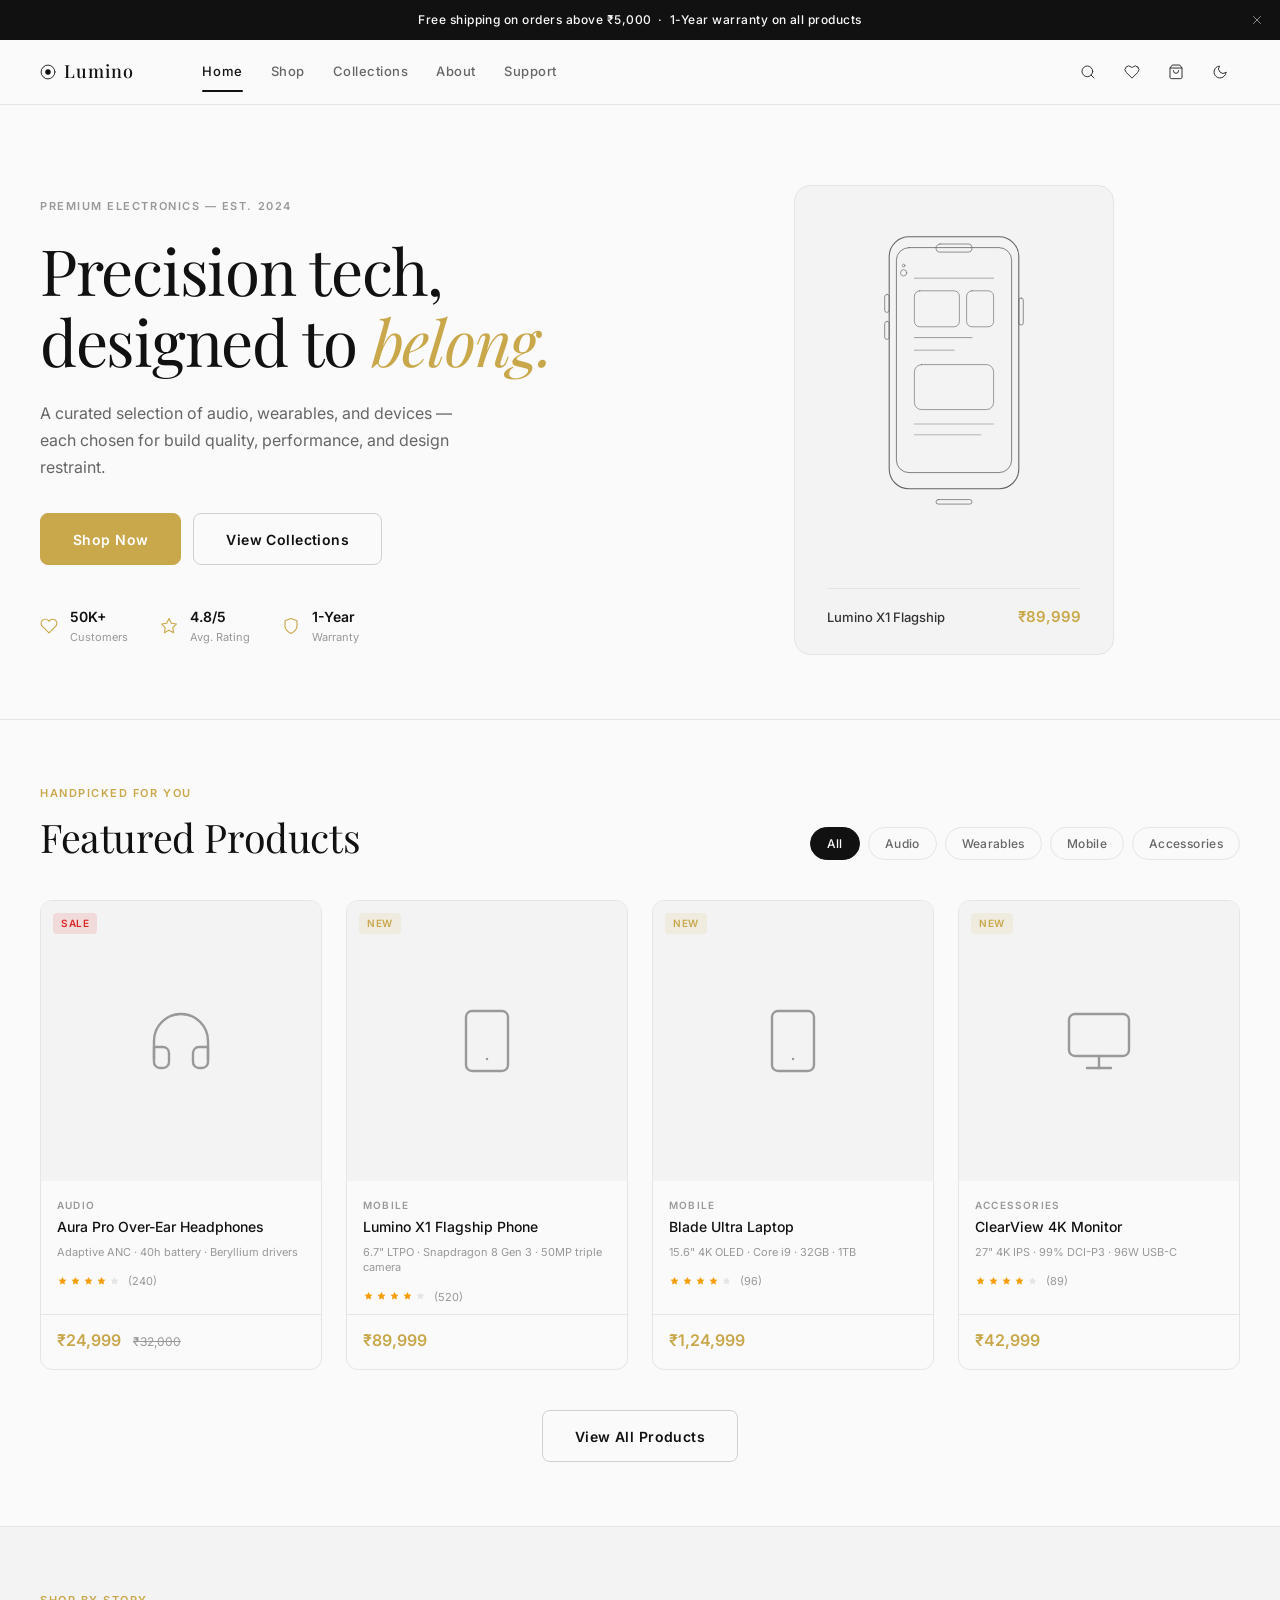
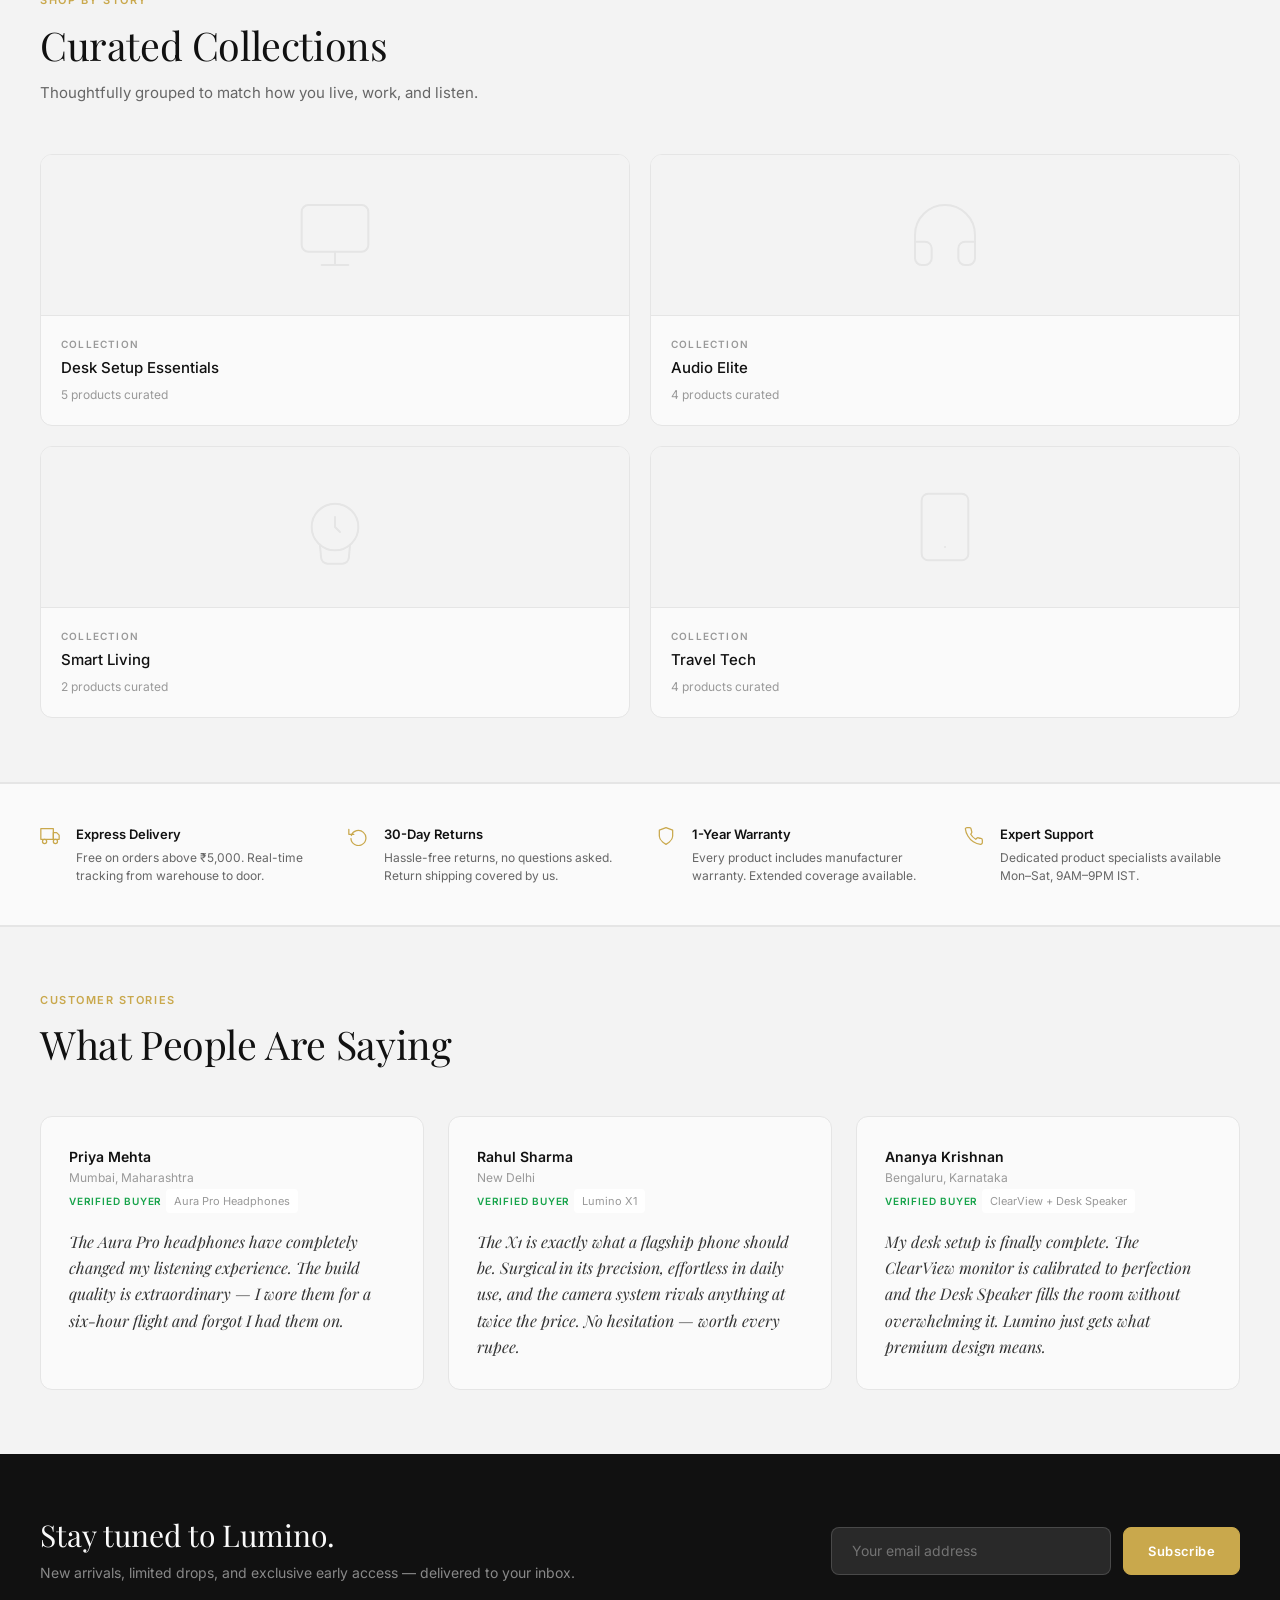
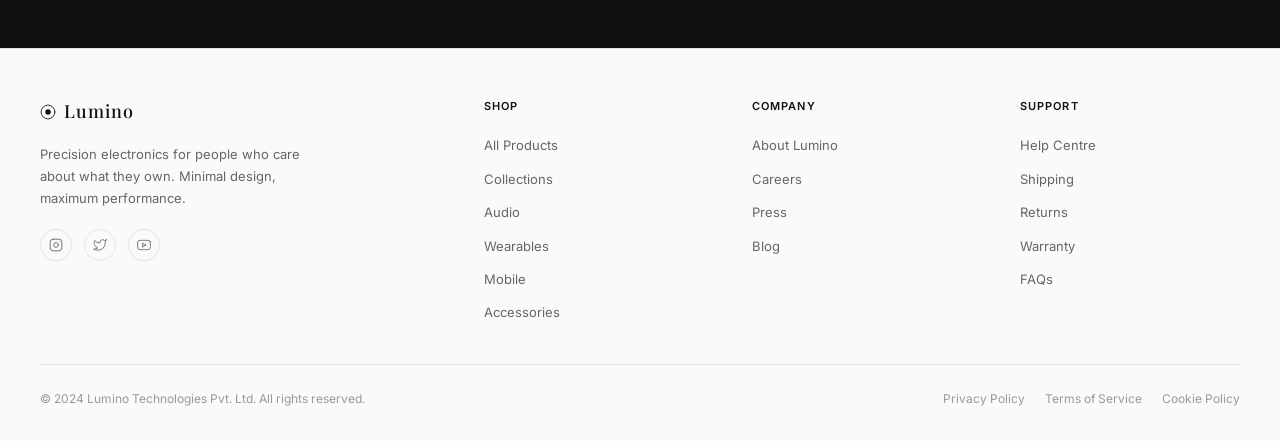
==== commit 41741bd8: "Set light mode as default theme fallback" ====
--- a/index.html
+++ b/index.html
@@ -7,11 +7,9 @@
   <title>LUMINO — Precision Tech, Designed to Belong</title>
   <link rel="preconnect" href="https://fonts.googleapis.com">
   <link rel="preconnect" href="https://fonts.gstatic.com" crossorigin>
-  <link href="https://fonts.googleapis.com/css2?family=Cormorant+Garamond:ital,wght@0,300;0,400;0,500;1,300;1,400&family=Inter:wght@300;400;500;600&display=swap" rel="stylesheet">
+  <link href="https://fonts.googleapis.com/css2?family=Playfair+Display:ital,wght@0,400;0,500;0,600;1,400;1,500&family=Inter:wght@300;400;500;600&display=swap" rel="stylesheet">
   <link rel="stylesheet" href="styles.css">
-  <script>
-    (function(){const t=localStorage.getItem('lumino-theme')||(window.matchMedia('(prefers-color-scheme: dark)').matches?'dark':'light');document.documentElement.dataset.theme=t;})();
-  </script>
+  <script>(function(){const t=localStorage.getItem('lumino-theme')||'light';document.documentElement.dataset.theme=t;})();</script>
 </head>
 <body>
 
--- a/styles.css
+++ b/styles.css
@@ -7,33 +7,33 @@
 /* ----------------------------------------------------------------
    GOOGLE FONTS IMPORT
    ---------------------------------------------------------------- */
-@import url('https://fonts.googleapis.com/css2?family=Cormorant+Garamond:ital,wght@0,300;0,400;0,500;1,300;1,400&family=Inter:wght@300;400;500;600&display=swap');
+@import url('https://fonts.googleapis.com/css2?family=Playfair+Display:ital,wght@0,400;0,500;0,600;1,400;1,500&family=Inter:wght@300;400;500;600&display=swap');
 
 /* ----------------------------------------------------------------
    CSS CUSTOM PROPERTIES — LIGHT THEME (default)
    ---------------------------------------------------------------- */
 :root {
   /* Colors */
-  --c-bg:        #ffffff;
-  --c-bg-alt:    #f7f7f7;
-  --c-surface:   #f2f2f2;
-  --c-border:    #e5e5e5;
-  --c-border-2:  #d0d0d0;
-
-  --c-text-1:    #0a0a0a;
-  --c-text-2:    #2a2a2a;
-  --c-text-3:    #6b6b6b;
-  --c-text-4:    #9a9a9a;
-
-  --c-accent:    #0066FF;
-  --c-accent-h:  #0052CC;
+  --c-bg:        #FAFAFA;
+  --c-bg-alt:    #F3F3F3;
+  --c-surface:   #FFFFFF;
+  --c-border:    #E5E5E5;
+  --c-border-2:  #D0D0D0;
+
+  --c-text-1:    #111111;
+  --c-text-2:    #333333;
+  --c-text-3:    #666666;
+  --c-text-4:    #999999;
+
+  --c-accent:    #C9A84C;
+  --c-accent-h:  #B3923A;
 
   --c-success:   #16a34a;
   --c-danger:    #dc2626;
   --c-warn:      #d97706;
 
   /* Typography */
-  --ff-display: 'Cormorant Garamond', Georgia, 'Times New Roman', serif;
+  --ff-display: 'Playfair Display', Georgia, 'Times New Roman', serif;
   --ff-body:    'Inter', -apple-system, BlinkMacSystemFont, 'Helvetica Neue', Arial, sans-serif;
 
   --fw-light:   300;
@@ -89,19 +89,19 @@
    DARK THEME
    ---------------------------------------------------------------- */
 [data-theme="dark"] {
-  --c-bg:        #0c0c0e;
-  --c-bg-alt:    #111114;
-  --c-surface:   #18181c;
-  --c-border:    #242428;
-  --c-border-2:  #303036;
-
-  --c-text-1:    #f4f4f6;
-  --c-text-2:    #d8d8e0;
-  --c-text-3:    #7a7a88;
-  --c-text-4:    #52525e;
-
-  --c-accent:    #3380FF;
-  --c-accent-h:  #1a6aff;
+  --c-bg:        #0A0A0A;
+  --c-bg-alt:    #121212;
+  --c-surface:   #1A1A1A;
+  --c-border:    #2A2A2A;
+  --c-border-2:  #3A3A3A;
+
+  --c-text-1:    #F5F5F5;
+  --c-text-2:    #E0E0E0;
+  --c-text-3:    #A0A0A0;
+  --c-text-4:    #707070;
+
+  --c-accent:    #D4AF37;
+  --c-accent-h:  #E6C353;
 
   --shadow-sm:  0 1px 3px rgba(0,0,0,.3);
   --shadow-md:  0 4px 16px rgba(0,0,0,.4);
@@ -997,7 +997,7 @@
   text-transform: uppercase;
 }
 .badge-sale { background: rgba(220,38,38,.12); color: var(--c-danger); }
-.badge-new { background: rgba(0,102,255,.12); color: var(--c-accent); }
+.badge-new { background: rgba(201,168,76,.12); color: var(--c-accent); }
 
 /* ----------------------------------------------------------------
    RATING
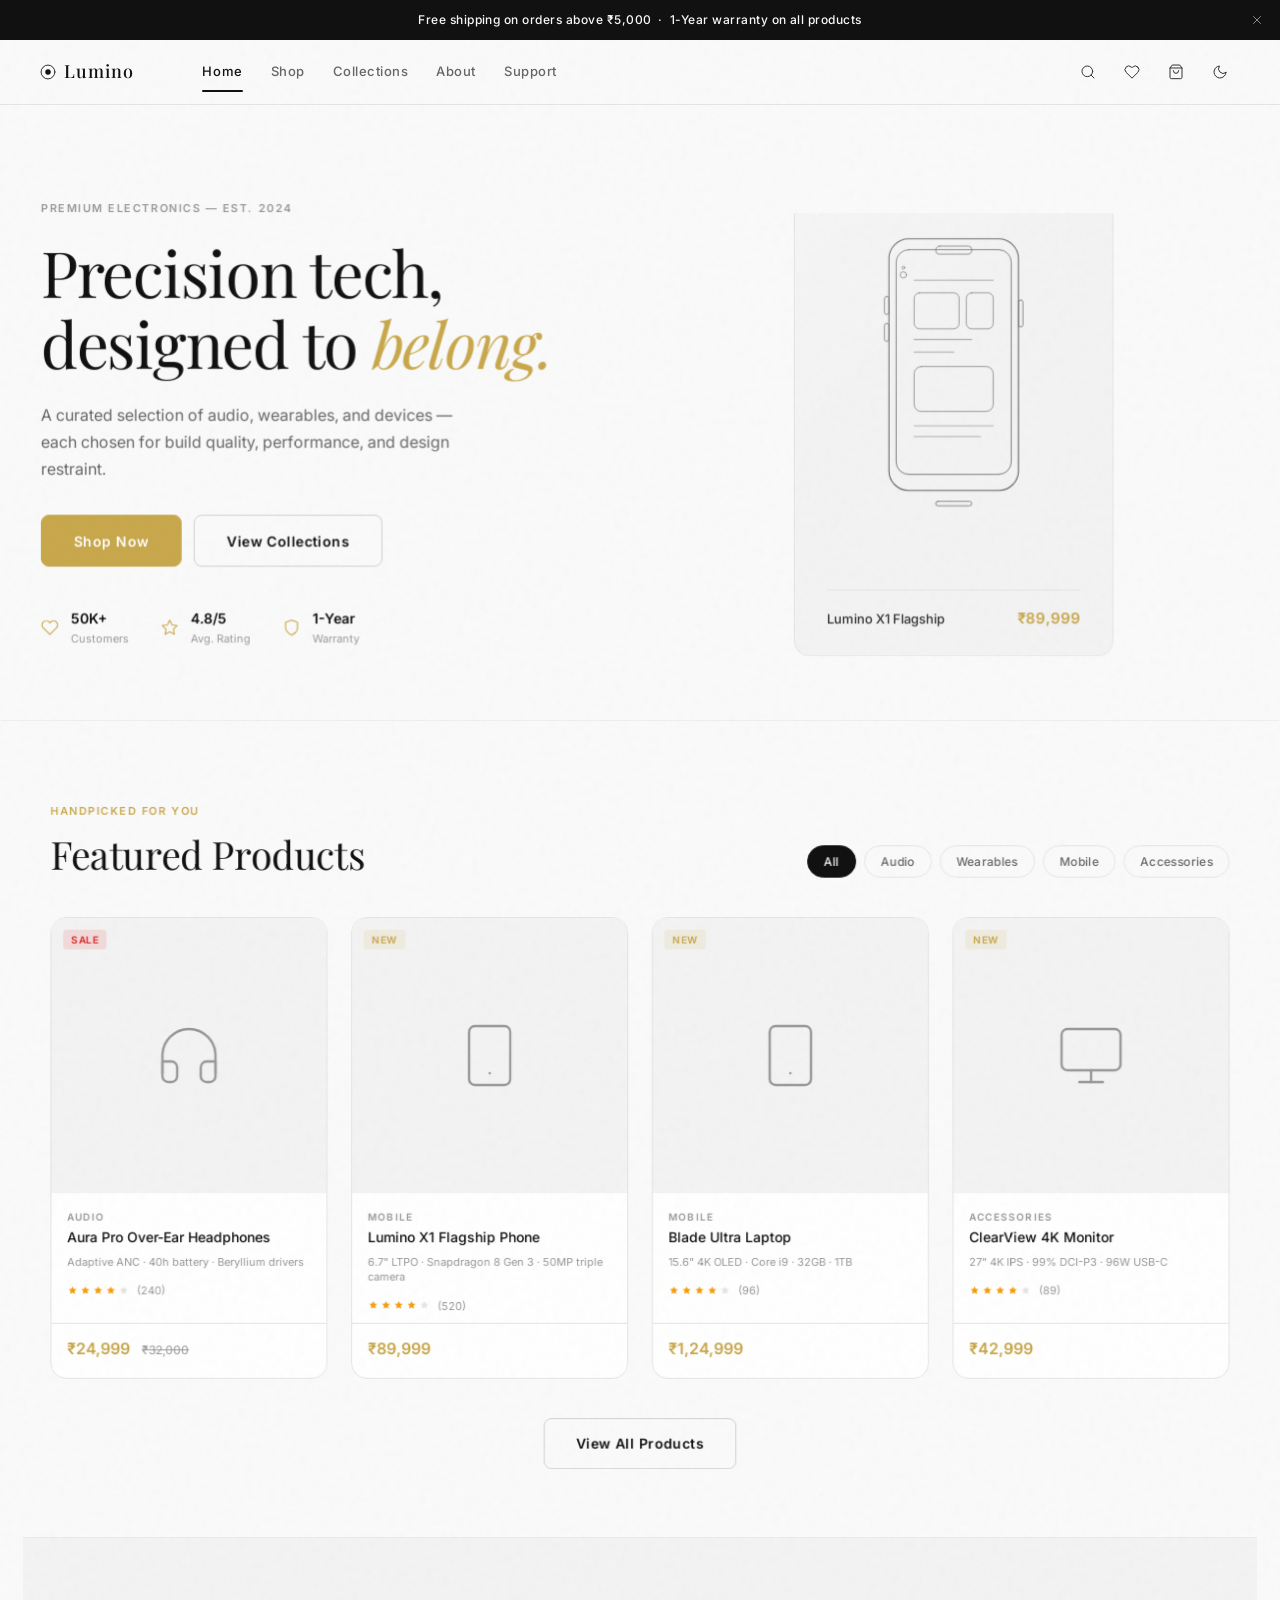
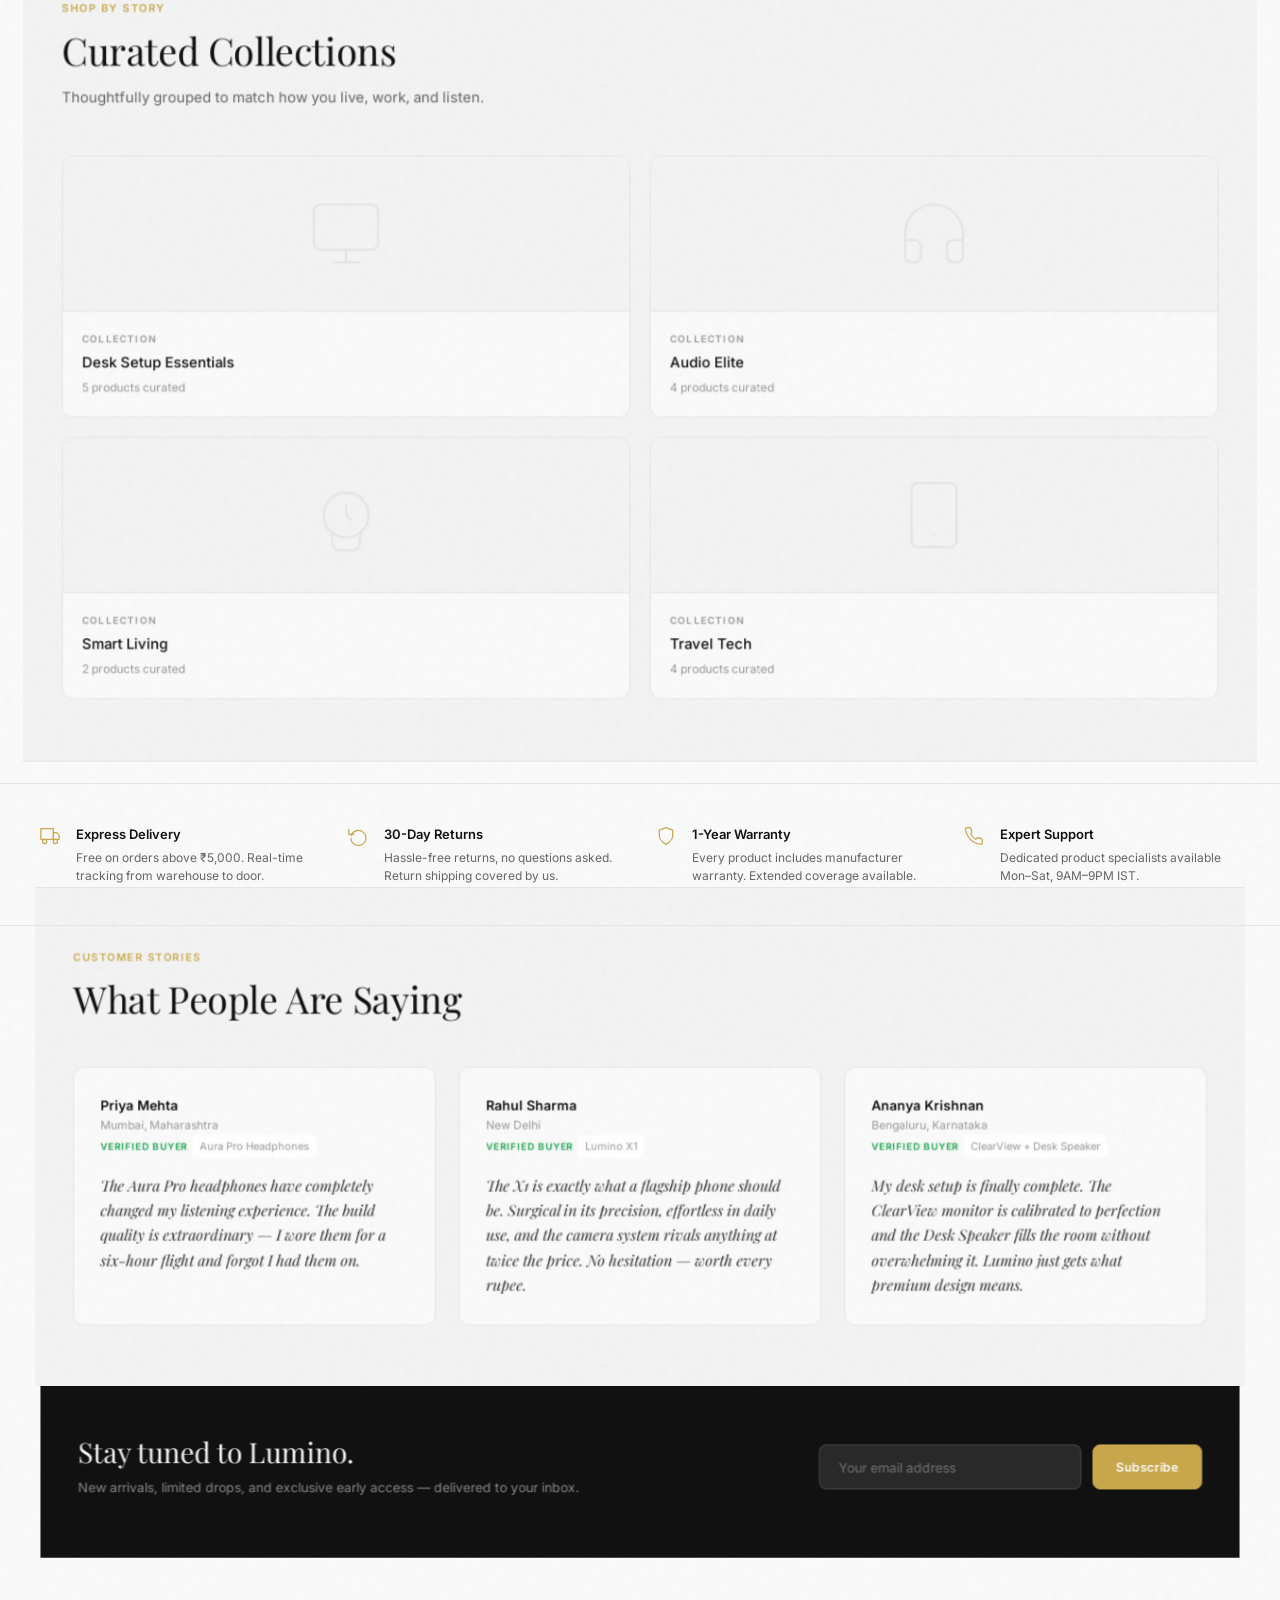
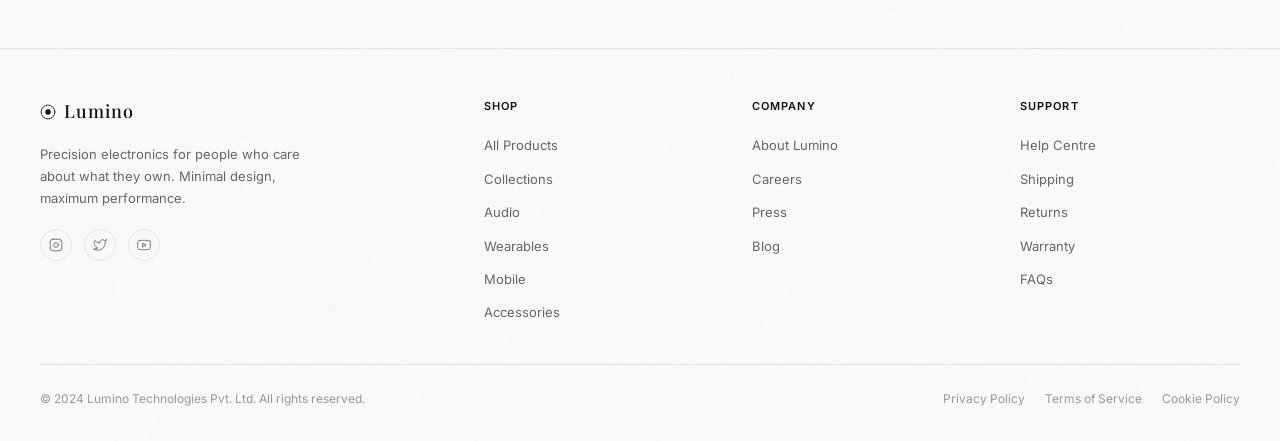
==== commit e15fa2a0: "Implement global 3D spatial UI architecture" ====
--- a/index.html
+++ b/index.html
@@ -141,7 +141,7 @@
         <div class="hero__inner">
 
           <!-- Text -->
-          <div class="hero__text">
+          <div class="hero__text z-push" style="transform: translateZ(-80px)">
             <span class="hero__eyebrow">Premium Electronics — Est. 2024</span>
             <h1 class="hero__headline">
               Precision tech,<br>
@@ -181,7 +181,7 @@
           </div>
 
           <!-- Product Visual -->
-          <div class="hero__visual">
+          <div class="hero__visual z-pop-3" style="transform: translateZ(120px)">
             <div class="hero__product-frame">
               <!-- Lumino X1 Hero Visual -->
               <svg class="hero-product-svg" viewBox="0 0 200 380" stroke-linecap="round" stroke-linejoin="round">
--- a/styles.css
+++ b/styles.css
@@ -128,6 +128,39 @@
   font-weight: var(--fw-regular);
   line-height: 1.65;
   transition: background-color var(--t-base), color var(--t-base);
+  position: relative;
+  overflow-x: hidden;
+  perspective: 2000px; /* Global 3D Perspective */
+}
+
+/* Main container is the 3D stage */
+main {
+  transform-style: preserve-3d;
+  transition: transform 0.1s ease-out;
+  transform-origin: center center;
+}
+
+/* 3D Z-Depth Utilities */
+.z-push { transform: translateZ(-100px); }
+.z-pop-1 { transform: translateZ(50px); }
+.z-pop-2 { transform: translateZ(100px); }
+.z-pop-3 { transform: translateZ(150px); }
+
+/* Premium Noise Texture Overlay */
+body::after {
+  content: "";
+  position: fixed;
+  inset: 0;
+  z-index: 9999;
+  pointer-events: none;
+  background-image: url('data:image/svg+xml;utf8,%3Csvg viewBox="0 0 200 200" xmlns="http://www.w3.org/2000/svg"%3E%3Cfilter id="noiseFilter"%3E%3CfeTurbulence type="fractalNoise" baseFrequency="0.85" numOctaves="3" stitchTiles="stitch"/%3E%3C/filter%3E%3Crect width="100%25" height="100%25" filter="url(%23noiseFilter)"/%3E%3C/svg%3E');
+  opacity: 0.04;
+  mix-blend-mode: multiply;
+}
+
+[data-theme="dark"] body::after {
+  opacity: 0.06;
+  mix-blend-mode: overlay;
 }
 
 img { display: block; max-width: 100%; }
@@ -675,8 +708,8 @@
   border: 1.5px solid transparent;
   flex-shrink: 0;
 }
-.btn:hover { transform: translateY(-1px); }
-.btn:active { transform: translateY(0); }
+.btn:hover { transform: translateY(-1px) translateZ(10px); box-shadow: var(--shadow-sm); }
+.btn:active { transform: translateY(1px) translateZ(-5px); box-shadow: none; transition: transform 0.05s ease; }
 .btn:disabled { opacity: .5; pointer-events: none; }
 
 .btn-primary {
@@ -791,7 +824,19 @@
 .hero__stat-text span { font-size: 11px; color: var(--c-text-4); }
 
 /* Hero Visual */
-.hero__visual { display: flex; justify-content: center; }
+.hero__visual { display: flex; justify-content: center; perspective: 1200px; }
+
+@keyframes float3d {
+  0% { transform: translateY(0) rotateX(5deg) rotateY(-5deg); box-shadow: 0 10px 30px rgba(0,0,0,0.05); }
+  50% { transform: translateY(-15px) rotateX(-2deg) rotateY(8deg); box-shadow: 0 25px 50px rgba(0,0,0,0.1); }
+  100% { transform: translateY(0) rotateX(5deg) rotateY(-5deg); box-shadow: 0 10px 30px rgba(0,0,0,0.05); }
+}
+
+[data-theme="dark"] @keyframes float3d {
+  0% { transform: translateY(0) rotateX(5deg) rotateY(-5deg); box-shadow: 0 10px 30px rgba(0,0,0,0.4); }
+  50% { transform: translateY(-15px) rotateX(-2deg) rotateY(8deg); box-shadow: 0 25px 50px rgba(0,0,0,0.6); }
+  100% { transform: translateY(0) rotateX(5deg) rotateY(-5deg); box-shadow: 0 10px 30px rgba(0,0,0,0.4); }
+}
 
 .hero__product-frame {
   width: 100%;
@@ -806,6 +851,20 @@
   gap: var(--sp-5);
   position: relative;
   overflow: hidden;
+  animation: float3d 8s ease-in-out infinite;
+  transform-style: preserve-3d;
+}
+
+.hero__product-frame::before {
+  content: "";
+  position: absolute;
+  inset: 0;
+  background: linear-gradient(135deg, rgba(255,255,255,0.4) 0%, transparent 50%);
+  opacity: 0.5;
+  pointer-events: none;
+}
+[data-theme="dark"] .hero__product-frame::before {
+  background: linear-gradient(135deg, rgba(255,255,255,0.1) 0%, transparent 50%);
 }
 
 .hero-product-svg {
@@ -853,19 +912,28 @@
 }
 
 .product-card {
-  background: var(--c-bg);
+  background: var(--c-surface);
   border: 1px solid var(--c-border);
-  border-radius: var(--r-lg);
+  border-radius: var(--r-xl);
   overflow: hidden;
   display: flex;
   flex-direction: column;
-  transition: box-shadow var(--t-base), transform var(--t-base), border-color var(--t-base);
-}
+  transition: transform 0.4s cubic-bezier(0.2, 0.8, 0.2, 1), box-shadow 0.4s ease;
+  position: relative;
+  transform-style: preserve-3d;
+}
+
 .product-card:hover {
-  box-shadow: var(--shadow-lg);
-  transform: translateY(-3px);
-  border-color: var(--c-border-2);
-}
+  box-shadow: var(--shadow-xl);
+}
+
+.product-card__img-wrap, .product-card__body, .product-card__footer {
+  transition: transform 0.4s cubic-bezier(0.2, 0.8, 0.2, 1);
+}
+
+.product-card:hover .product-card__img-wrap { transform: translateZ(30px); }
+.product-card:hover .product-card__body { transform: translateZ(50px); }
+.product-card:hover .product-card__footer { transform: translateZ(20px); }
 
 .product-card__img-wrap {
   position: relative;
@@ -2171,3 +2239,22 @@
   .about-stats { grid-template-columns: 1fr; }
   .collection-strip__header { flex-direction: column; align-items: flex-start; }
 }
+
+/* ----------------------------------------------------------------
+   3D POP-OUTS
+   ---------------------------------------------------------------- */
+.product-card, .collection-card {
+  transform-style: preserve-3d;
+}
+
+.product-card__img-wrap, .product-card__body, .product-card__footer,
+.collection-card__bg, .collection-card__content {
+  transition: transform 0.4s cubic-bezier(0.2, 0.8, 0.2, 1);
+}
+
+.product-card:hover .product-card__img-wrap { transform: translateZ(30px); }
+.product-card:hover .product-card__body { transform: translateZ(50px); }
+.product-card:hover .product-card__footer { transform: translateZ(20px); }
+
+.collection-card:hover .collection-card__bg { transform: translateZ(20px) scale(1.05); }
+.collection-card:hover .collection-card__content { transform: translateZ(60px); }
